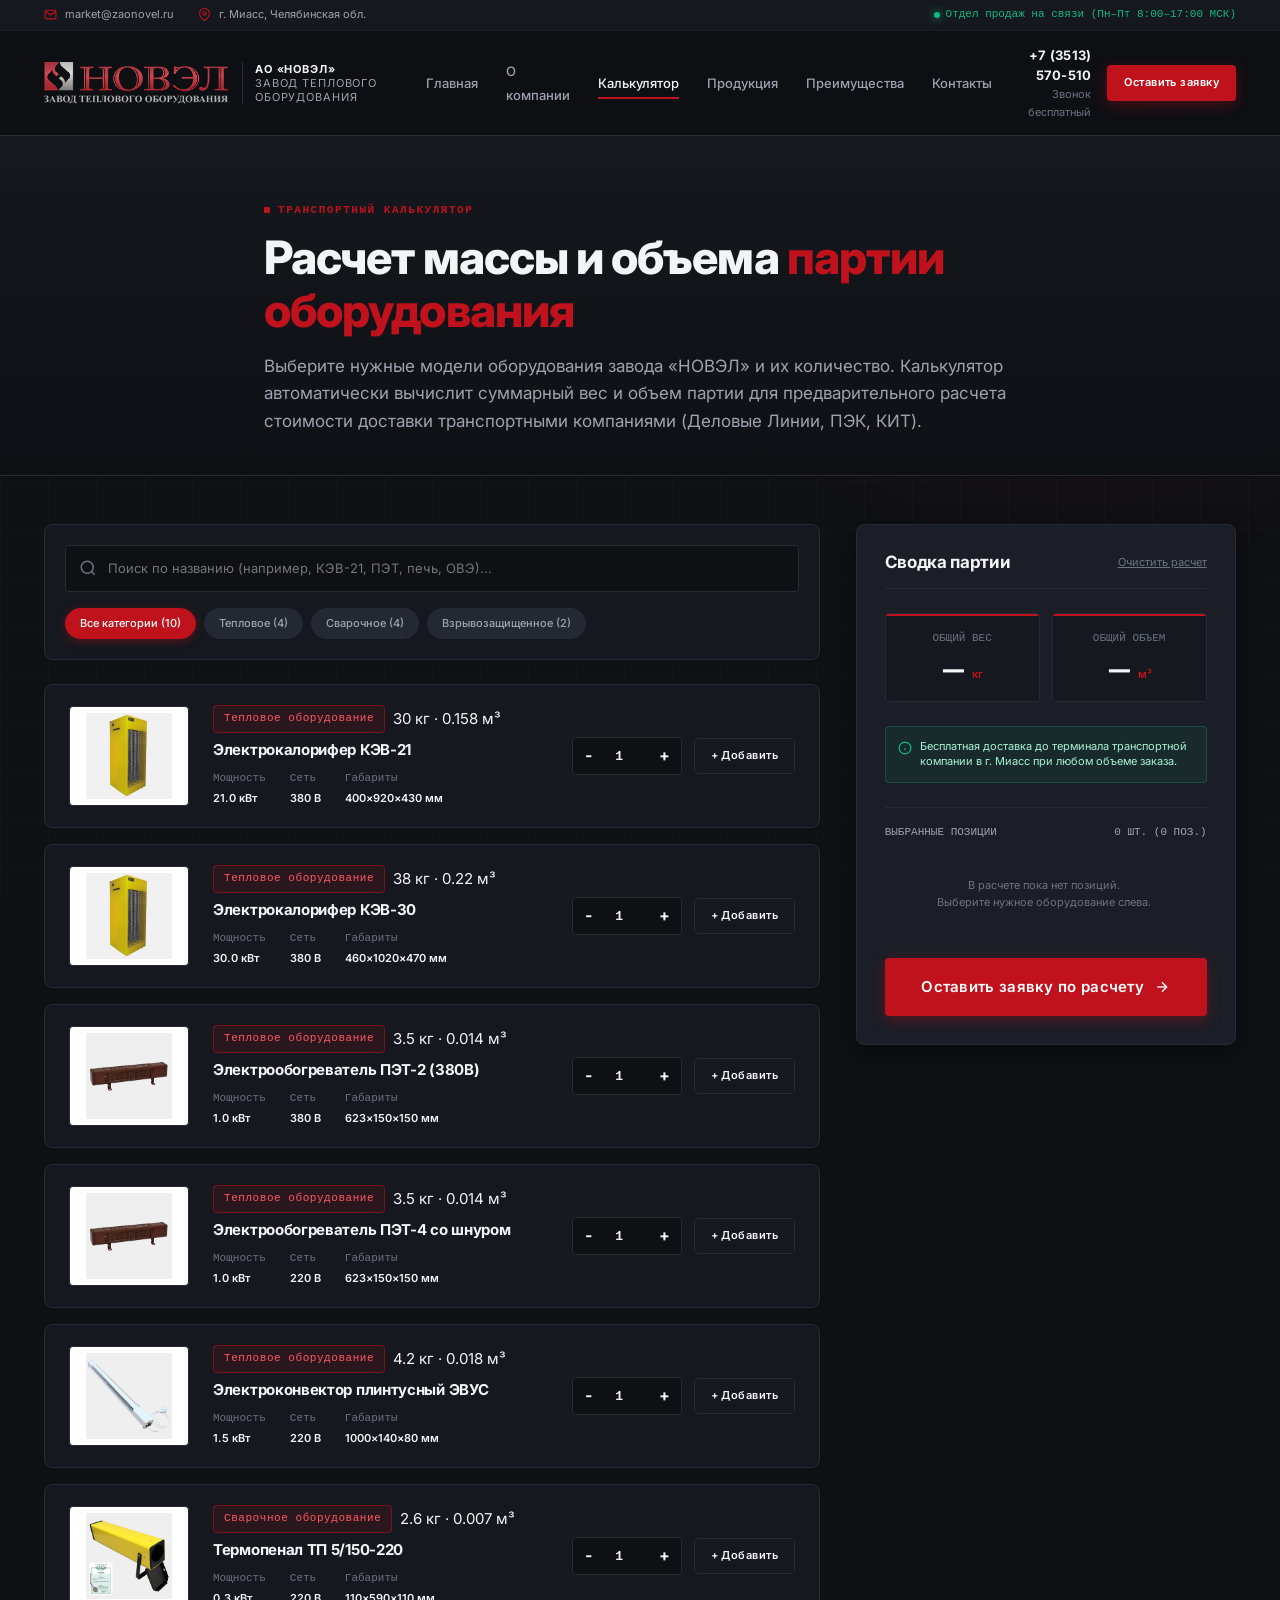
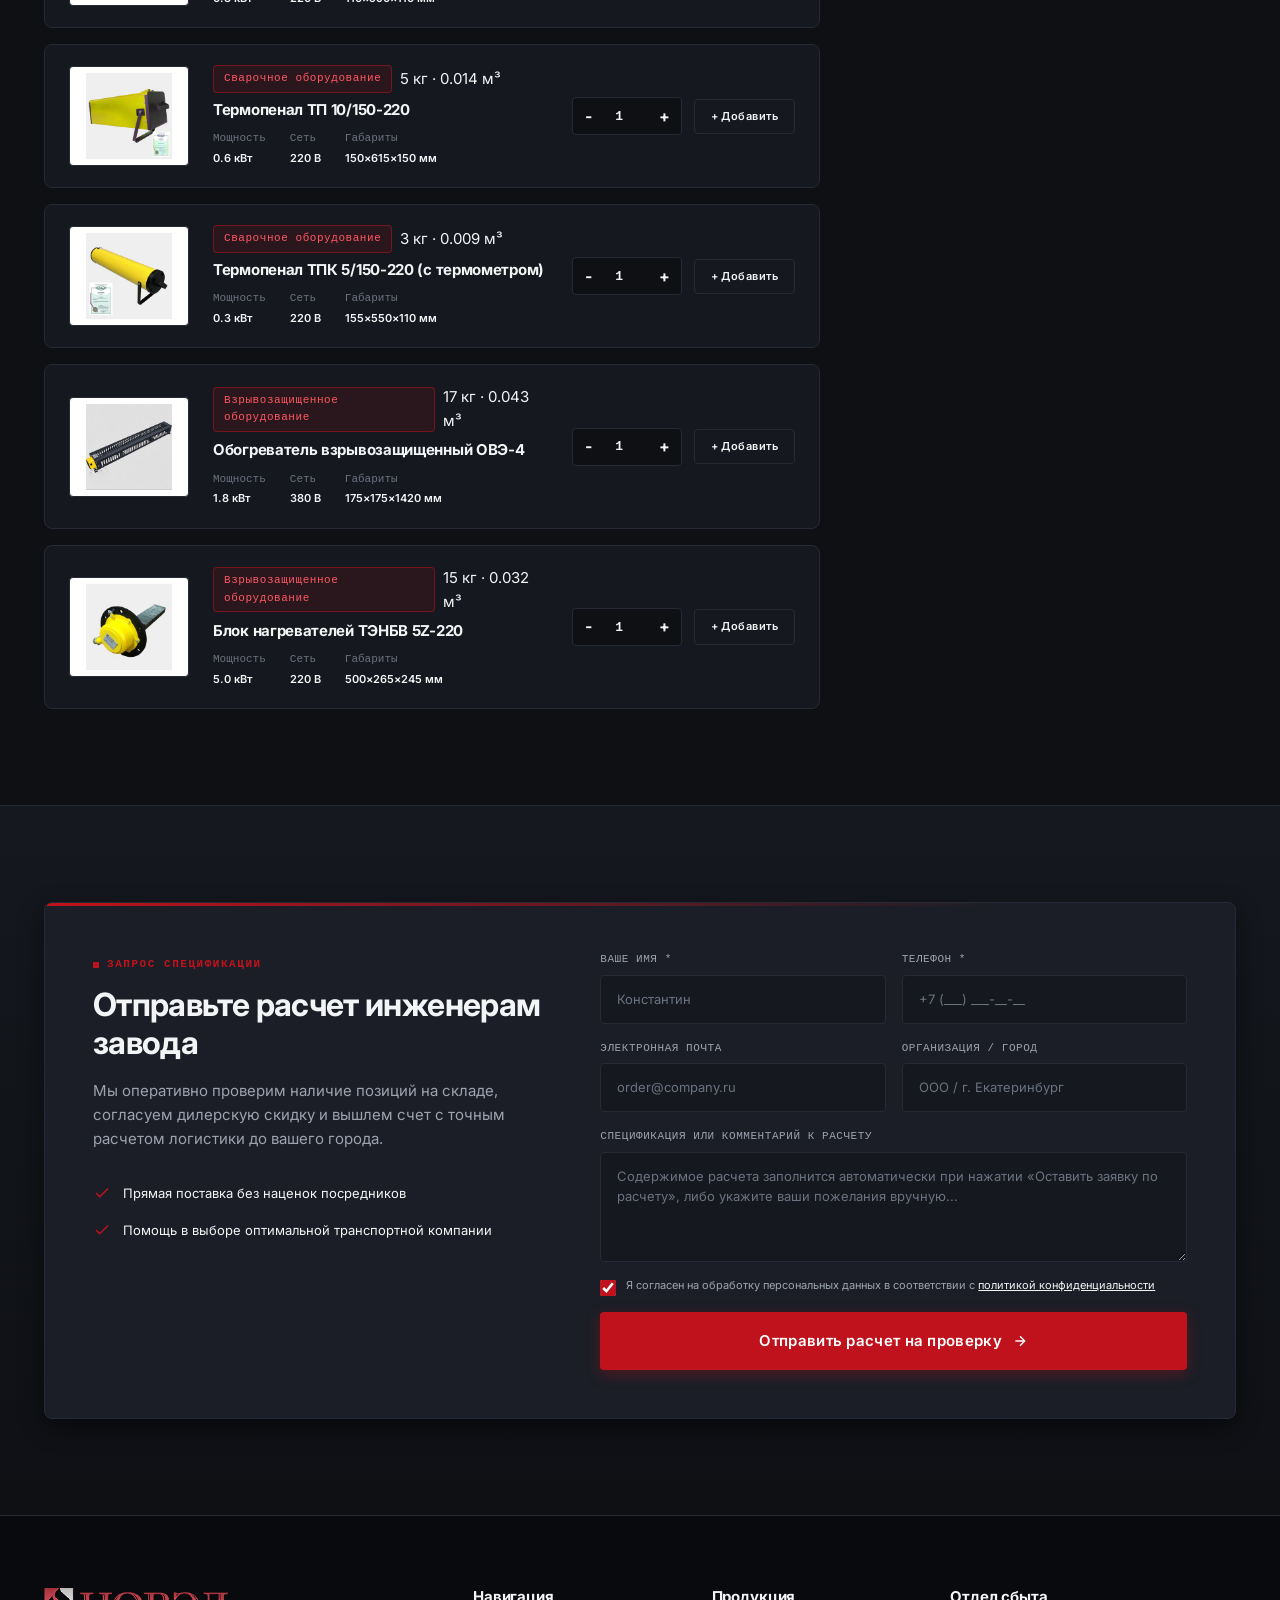
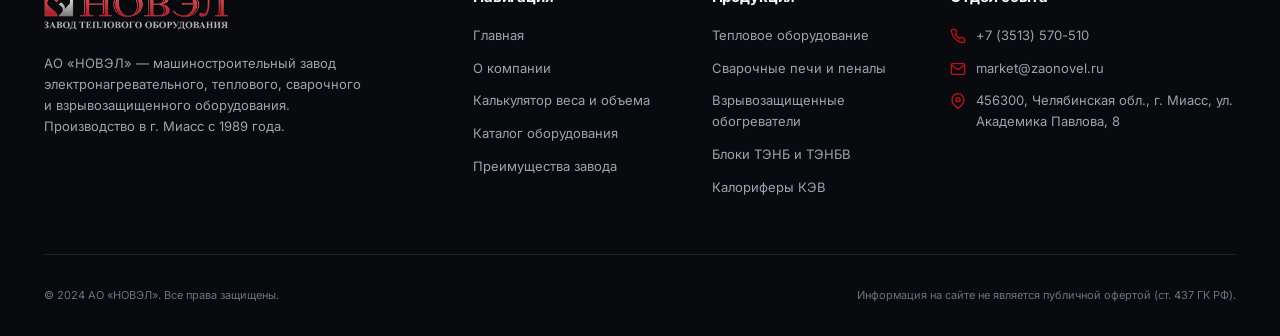
==== calc.html @ c4c0f1ee "Редизайн главной страницы АО «НОВЭЛ» по референсу 2 - переверстана главная: герой, полоса «завод в ц" ====
<!DOCTYPE html>
<html lang="ru">
<head>
  <meta charset="UTF-8">
  <meta name="viewport" content="width=device-width, initial-scale=1.0">
  <title>Калькулятор веса и объема продукции — АО «НОВЭЛ» | Расчет партии</title>
  <meta name="description" content="Онлайн-калькулятор веса и объема электрокалориферов, обогревателей ПЭТ, печей ЭПСЭ, взрывозащищенного оборудования для логистики и транспортировки.">
  <link rel="stylesheet" href="assets/css/reset.css">
  <link rel="stylesheet" href="assets/css/variables.css">
  <link rel="stylesheet" href="assets/css/base.css">
  <link rel="stylesheet" href="assets/css/components.css">
  <link rel="stylesheet" href="assets/css/calc.css">
  <link rel="stylesheet" href="assets/css/responsive.css">
</head>
<body>

  <!-- ШАПКА САЙТА -->
  <header class="site-header">
    <div class="header-topbar">
      <div class="container header-topbar__inner">
        <div class="topbar-left">
          <a href="mailto:market@zaonovel.ru" class="topbar-link">
            <svg viewBox="0 0 24 24" fill="none" stroke="currentColor" stroke-width="2">
              <path d="M4 4h16c1.1 0 2 .9 2 2v12c0 1.1-.9 2-2 2H4c-1.1 0-2-.9-2-2V6c0-1.1.9-2 2-2z"></path>
              <polyline points="22,6 12,13 2,6"></polyline>
            </svg>
            market@zaonovel.ru
          </a>
          <span class="topbar-link">
            <svg viewBox="0 0 24 24" fill="none" stroke="currentColor" stroke-width="2">
              <path d="M21 10c0 7-9 13-9 13s-9-6-9-13a9 9 0 0 1 18 0z"></path>
              <circle cx="12" cy="10" r="3"></circle>
            </svg>
            г. Миасс, Челябинская обл.
          </span>
        </div>
        <div class="topbar-right">
          <span class="topbar-badge">Отдел продаж на связи (Пн–Пт 8:00–17:00 МСК)</span>
        </div>
      </div>
    </div>

    <div class="header-main">
      <div class="container header-main__inner">
        <a href="index.html" class="logo">
          <img src="assets/img/logo.png" alt="АО НОВЭЛ">
          <div class="logo__subtext">
            <strong>АО «НОВЭЛ»</strong>
            <span>Завод теплового оборудования</span>
          </div>
        </a>

        <nav class="nav" aria-label="Основное меню">
          <ul class="nav__list">
            <li><a href="index.html" class="nav__link">Главная</a></li>
            <li><a href="about.html" class="nav__link">О компании</a></li>
            <li><a href="calc.html" class="nav__link active">Калькулятор</a></li>
            <li><a href="index.html#products" class="nav__link">Продукция</a></li>
            <li><a href="index.html#advantages" class="nav__link">Преимущества</a></li>
            <li><a href="#request" class="nav__link">Контакты</a></li>
          </ul>
        </nav>

        <div class="header-actions">
          <div class="header-phone">
            <a href="tel:73513570510" class="header-phone__number">+7 (3513) 570-510</a>
            <span class="header-phone__note">Звонок бесплатный</span>
          </div>
          <a href="#request" class="btn btn--accent btn--sm">Оставить заявку</a>
          <button class="nav-burger" aria-label="Открыть мобильное меню">
            <span></span><span></span><span></span>
          </button>
        </div>
      </div>
    </div>
  </header>

  <main>
    <!-- HERO КАЛЬКУЛЯТОРА -->
    <section class="calc-hero">
      <div class="container calc-hero__inner">
        <span class="section-label">Транспортный калькулятор</span>
        <h1 class="calc-hero__title">
          Расчет массы и объема <span class="text-accent">партии оборудования</span>
        </h1>
        <p class="calc-hero__desc">
          Выберите нужные модели оборудования завода «НОВЭЛ» и их количество. Калькулятор автоматически вычислит суммарный вес и объем партии для предварительного расчета стоимости доставки транспортными компаниями (Деловые Линии, ПЭК, КИТ).
        </p>
      </div>
    </section>

    <!-- СЕКЦИЯ КАЛЬКУЛЯТОРА -->
    <section class="section-calc">
      <div class="container">
        <div class="calc-layout">

          <!-- ЛЕВАЯ КОЛОНКА: КАТАЛОГ И ПОИСК -->
          <div class="calc-catalog">
            <div class="calc-toolbar">
              <div class="calc-search-box">
                <svg class="calc-search-icon" viewBox="0 0 24 24" fill="none" stroke="currentColor" stroke-width="2">
                  <circle cx="11" cy="11" r="8"></circle>
                  <line x1="21" y1="21" x2="16.65" y2="16.65"></line>
                </svg>
                <input type="text" id="calcSearch" class="calc-search-input" placeholder="Поиск по названию (например, КЭВ-21, ПЭТ, печь, ОВЭ)...">
              </div>

              <div class="calc-filters">
                <button class="filter-btn active" data-category="all">Все категории (10)</button>
                <button class="filter-btn" data-category="thermal">Тепловое (4)</button>
                <button class="filter-btn" data-category="welding">Сварочное (4)</button>
                <button class="filter-btn" data-category="explosion">Взрывозащищенное (2)</button>
              </div>
            </div>

            <!-- СПИСОК КАРТОЧЕК ОБОРУДОВАНИЯ (РЕНДЕРИТСЯ ЧЕРЕЗ JS) -->
            <div class="calc-items-grid" id="calcItemsGrid">
              <!-- Карточки наполняются динамически из calc.js -->
            </div>
          </div>

          <!-- ПРАВАЯ КОЛОНКА: СВОДКА РАСЧЕТА (STICKY) -->
          <aside class="calc-sidebar">
            <div class="calc-summary__header">
              <h2 class="calc-summary__title">Сводка партии</h2>
              <button class="calc-clear-btn" id="calcClearBtn">Очистить расчет</button>
            </div>

            <div class="calc-metrics">
              <div class="calc-metric-box">
                <span class="calc-metric-label">Общий вес</span>
                <div>
                  <span class="calc-metric-val" id="totalWeight">—</span>
                  <span class="calc-metric-unit">кг</span>
                </div>
              </div>

              <div class="calc-metric-box">
                <span class="calc-metric-label">Общий объем</span>
                <div>
                  <span class="calc-metric-val" id="totalVolume">—</span>
                  <span class="calc-metric-unit">м³</span>
                </div>
              </div>
            </div>

            <div class="calc-logistics-hint">
              <svg viewBox="0 0 24 24" fill="none" stroke="currentColor" stroke-width="2">
                <circle cx="12" cy="12" r="10"></circle>
                <line x1="12" y1="16" x2="12" y2="12"></line>
                <line x1="12" y1="8" x2="12.01" y2="8"></line>
              </svg>
              <span>
                Бесплатная доставка до терминала транспортной компании в г. Миасс при любом объеме заказа.
              </span>
            </div>

            <div class="calc-selected-wrap">
              <div class="calc-selected-title">
                <span>Выбранные позиции</span>
                <span id="selectedCount">0 шт.</span>
              </div>
              <div class="calc-selected-list" id="selectedList">
                <div class="calc-selected-empty">
                  В расчете пока нет позиций.<br>
                  Выберите нужное оборудование слева.
                </div>
              </div>
            </div>

            <button class="btn btn--accent btn--block btn--lg" id="submitCalcBtn">
              Оставить заявку по расчету
              <svg viewBox="0 0 24 24" fill="none" stroke="currentColor" stroke-width="2">
                <line x1="5" y1="12" x2="19" y2="12"></line>
                <polyline points="12 5 19 12 12 19"></polyline>
              </svg>
            </button>
          </aside>

        </div>
      </div>
    </section>

    <!-- СЕКЦИЯ ЗАЯВКИ С ПРЕДЗАПОЛНЕНИЕМ -->
    <section class="section-request" id="request">
      <div class="container">
        <div class="request-card">
          <div class="request-info">
            <span class="section-label">Запрос спецификации</span>
            <h2 class="request-info__title">
              Отправьте расчет инженерам завода
            </h2>
            <p class="request-info__desc">
              Мы оперативно проверим наличие позиций на складе, согласуем дилерскую скидку и вышлем счет с точным расчетом логистики до вашего города.
            </p>

            <div class="request-features">
              <div class="request-feature">
                <svg viewBox="0 0 24 24" fill="none" stroke="currentColor" stroke-width="2">
                  <polyline points="20 6 9 17 4 12"></polyline>
                </svg>
                <span>Прямая поставка без наценок посредников</span>
              </div>
              <div class="request-feature">
                <svg viewBox="0 0 24 24" fill="none" stroke="currentColor" stroke-width="2">
                  <polyline points="20 6 9 17 4 12"></polyline>
                </svg>
                <span>Помощь в выборе оптимальной транспортной компании</span>
              </div>
            </div>
          </div>

          <form class="request-form" action="https://formspree.io/f/xbjngpzp" method="POST">
            <div class="form-row">
              <div class="form-group">
                <label for="name">Ваше имя *</label>
                <input type="text" id="name" name="name" class="form-control" placeholder="Константин" required>
              </div>
              <div class="form-group">
                <label for="phone">Телефон *</label>
                <input type="tel" id="phone" name="phone" class="form-control" placeholder="+7 (___) ___-__-__" required>
              </div>
            </div>

            <div class="form-row">
              <div class="form-group">
                <label for="email">Электронная почта</label>
                <input type="email" id="email" name="email" class="form-control" placeholder="order@company.ru">
              </div>
              <div class="form-group">
                <label for="company">Организация / Город</label>
                <input type="text" id="company" name="company" class="form-control" placeholder="ООО / г. Екатеринбург">
              </div>
            </div>

            <div class="form-group">
              <label for="message">Спецификация или комментарий к расчету</label>
              <textarea id="message" name="message" class="form-control" placeholder="Содержимое расчета заполнится автоматически при нажатии «Оставить заявку по расчету», либо укажите ваши пожелания вручную..."></textarea>
            </div>

            <label class="form-checkbox">
              <input type="checkbox" required checked>
              <span>
                Я согласен на обработку персональных данных в соответствии с 
                <a href="https://zaonovel.ru/Политика%20конфиденциальности%20АО%20НОВЭЛ.pdf" target="_blank">политикой конфиденциальности</a>
              </span>
            </label>

            <button type="submit" class="btn btn--accent btn--lg btn--block">
              Отправить расчет на проверку
              <svg viewBox="0 0 24 24" fill="none" stroke="currentColor" stroke-width="2">
                <line x1="5" y1="12" x2="19" y2="12"></line>
                <polyline points="12 5 19 12 12 19"></polyline>
              </svg>
            </button>
          </form>
        </div>
      </div>
    </section>
  </main>

  <!-- ПОДВАЛ САЙТА -->
  <footer class="site-footer">
    <div class="container">
      <div class="footer__grid">
        <div class="footer__brand">
          <a href="index.html" class="logo">
            <img src="assets/img/logo.png" alt="АО НОВЭЛ">
          </a>
          <p>
            АО «НОВЭЛ» — машиностроительный завод электронагревательного, 
            теплового, сварочного и взрывозащищенного оборудования. 
            Производство в г. Миасс с 1989 года.
          </p>
        </div>

        <div>
          <h4 class="footer__col-title">Навигация</h4>
          <ul class="footer__links">
            <li><a href="index.html">Главная</a></li>
            <li><a href="about.html">О компании</a></li>
            <li><a href="calc.html">Калькулятор веса и объема</a></li>
            <li><a href="index.html#products">Каталог оборудования</a></li>
            <li><a href="index.html#advantages">Преимущества завода</a></li>
          </ul>
        </div>

        <div>
          <h4 class="footer__col-title">Продукция</h4>
          <ul class="footer__links">
            <li><a href="index.html#products">Тепловое оборудование</a></li>
            <li><a href="index.html#products">Сварочные печи и пеналы</a></li>
            <li><a href="index.html#products">Взрывозащищенные обогреватели</a></li>
            <li><a href="index.html#products">Блоки ТЭНБ и ТЭНБВ</a></li>
            <li><a href="index.html#products">Калориферы КЭВ</a></li>
          </ul>
        </div>

        <div class="footer__contacts">
          <h4 class="footer__col-title">Отдел сбыта</h4>
          <p>
            <svg viewBox="0 0 24 24" fill="none" stroke="currentColor" stroke-width="2">
              <path d="M22 16.92v3a2 2 0 0 1-2.18 2 19.79 19.79 0 0 1-8.63-3.07 19.5 19.5 0 0 1-6-6 19.79 19.79 0 0 1-3.07-8.67A2 2 0 0 1 4.11 2h3a2 2 0 0 1 2 1.72 12.84 12.84 0 0 0 .7 2.81 2 2 0 0 1-.45 2.11L8.09 9.91a16 16 0 0 0 6 6l1.27-1.27a2 2 0 0 1 2.11-.45 12.84 12.84 0 0 0 2.81.7A2 2 0 0 1 22 16.92z"></path>
            </svg>
            <a href="tel:73513570510">+7 (3513) 570-510</a>
          </p>
          <p>
            <svg viewBox="0 0 24 24" fill="none" stroke="currentColor" stroke-width="2">
              <path d="M4 4h16c1.1 0 2 .9 2 2v12c0 1.1-.9 2-2 2H4c-1.1 0-2-.9-2-2V6c0-1.1.9-2 2-2z"></path>
              <polyline points="22,6 12,13 2,6"></polyline>
            </svg>
            <a href="mailto:market@zaonovel.ru">market@zaonovel.ru</a>
          </p>
          <p>
            <svg viewBox="0 0 24 24" fill="none" stroke="currentColor" stroke-width="2">
              <path d="M21 10c0 7-9 13-9 13s-9-6-9-13a9 9 0 0 1 18 0z"></path>
              <circle cx="12" cy="10" r="3"></circle>
            </svg>
            456300, Челябинская обл., г. Миасс, ул. Академика Павлова, 8
          </p>
        </div>
      </div>

      <div class="footer__bottom">
        <span>© 2024 АО «НОВЭЛ». Все права защищены.</span>
        <span>Информация на сайте не является публичной офертой (ст. 437 ГК РФ).</span>
      </div>
    </div>
  </footer>

  <script src="assets/js/main.js"></script>
  <script src="assets/js/calc.js"></script>
</body>
</html>
---- assets/css/variables.css ----
@import url('https://fonts.googleapis.com/css2?family=Inter:wght@300;400;500;600;700;800;900&family=Space+Grotesk:wght@600;700&display=swap');

:root {
  /* Цветовая палитра - Промышленная тёмная тема + фирменный бордово-красный #C0121C */
  --color-bg: #0e1014;
  --color-surface: #15181e;
  --color-surface-card: #1b1e26;
  --color-surface-2: #242833;
  --color-surface-elevated: #282d3a;
  
  --color-accent: #C0121C;
  --color-accent-hover: #dc1824;
  --color-accent-dark: #960c14;
  --color-accent-light: rgba(192, 18, 28, 0.12);
  --color-accent-glow: rgba(192, 18, 28, 0.32);
  
  --color-text: #F3F4F6;
  --color-text-muted: #9CA3AF;
  --color-text-dim: #6B7280;
  --color-white: #FFFFFF;
  
  --color-border: #262a34;
  --color-border-subtle: #1c2028;
  --color-border-hover: #3c4252;
  --color-border-accent: rgba(192, 18, 28, 0.5);

  /* Типографика */
  --font-sans: 'Inter', -apple-system, BlinkMacSystemFont, 'Segoe UI', Roboto, sans-serif;
  --font-mono: ui-monospace, SFMono-Regular, Menlo, Monaco, Consolas, monospace;
  --font-display: 'Space Grotesk', var(--font-sans);

  /* Размеры шрифтов */
  --font-size-xs: 11px;
  --font-size-sm: 13px;
  --font-size-base: 15px;
  --font-size-md: 17px;
  --font-size-lg: 20px;
  --font-size-xl: 26px;
  --font-size-2xl: 36px;
  --font-size-3xl: 48px;
  --font-size-hero: clamp(34px, 4.8vw, 68px);

  /* Сетки и размеры */
  --container-max-width: 1240px;
  --container-padding: 24px;
  --radius-sm: 4px;
  --radius-md: 8px;
  --radius-lg: 12px;
  --radius-pill: 9999px;

  /* Переходы и тени */
  --transition-fast: 0.15s ease;
  --transition-normal: 0.25s ease;
  --transition-slow: 0.4s cubic-bezier(0.16, 1, 0.3, 1);
  --shadow-sm: 0 2px 8px rgba(0, 0, 0, 0.3);
  --shadow-md: 0 8px 24px rgba(0, 0, 0, 0.45);
  --shadow-glow: 0 0 30px rgba(192, 18, 28, 0.25);
}
---- assets/css/base.css ----
body {
  font-family: var(--font-sans);
  background-color: var(--color-bg);
  color: var(--color-text);
  line-height: 1.6;
  font-size: var(--font-size-base);
  overflow-x: hidden;
  background-image: 
    radial-gradient(circle at 85% 10%, rgba(192, 18, 28, 0.08) 0%, transparent 40%),
    linear-gradient(to bottom, rgba(255,255,255,0.015) 1px, transparent 1px),
    linear-gradient(to right, rgba(255,255,255,0.015) 1px, transparent 1px);
  background-size: 100% 100%, 48px 48px, 48px 48px;
  background-attachment: fixed;
}

/* Контейнер */
.container {
  width: 100%;
  max-width: var(--container-max-width);
  margin-left: auto;
  margin-right: auto;
  padding-left: var(--container-padding);
  padding-right: var(--container-padding);
}

/* Заголовки */
h1, h2, h3, h4, h5, h6 {
  color: var(--color-text);
  font-weight: 700;
  line-height: 1.15;
  letter-spacing: -0.02em;
}

/* Текстовые стили и утилиты */
.text-accent {
  color: var(--color-accent);
}

.text-muted {
  color: var(--color-text-muted);
}

.text-dim {
  color: var(--color-text-dim);
}

.section-label {
  display: inline-flex;
  align-items: center;
  gap: 8px;
  font-family: var(--font-mono);
  font-size: var(--font-size-xs);
  font-weight: 600;
  text-transform: uppercase;
  letter-spacing: 0.14em;
  color: var(--color-accent);
  margin-bottom: 12px;
}

.section-label::before {
  content: '';
  display: inline-block;
  width: 6px;
  height: 6px;
  background-color: var(--color-accent);
  border-radius: 1px;
}

.section-heading {
  font-size: clamp(28px, 3.2vw, 42px);
  margin-bottom: 16px;
}

.section-desc {
  color: var(--color-text-muted);
  font-size: var(--font-size-md);
  max-width: 640px;
  line-height: 1.6;
}

.section-header {
  margin-bottom: 48px;
}

/* Декоративные технические бейджи */
.tech-tag {
  display: inline-flex;
  align-items: center;
  padding: 4px 10px;
  background: var(--color-surface);
  border: 1px solid var(--color-border);
  border-radius: var(--radius-sm);
  font-family: var(--font-mono);
  font-size: var(--font-size-xs);
  color: var(--color-text-muted);
  letter-spacing: 0.05em;
}

.tech-tag--accent {
  border-color: var(--color-border-accent);
  color: #ff5762;
  background: var(--color-accent-light);
}

/* Скроллбар */
::-webkit-scrollbar {
  width: 8px;
  height: 8px;
}

::-webkit-scrollbar-track {
  background: var(--color-bg);
}

::-webkit-scrollbar-thumb {
  background: var(--color-border);
  border-radius: 4px;
}

::-webkit-scrollbar-thumb:hover {
  background: var(--color-accent-dark);
}
---- assets/css/components.css ----
/* =========================================
   КНОПКИ (.btn)
   ========================================= */
.btn {
  display: inline-flex;
  align-items: center;
  justify-content: center;
  gap: 10px;
  padding: 13px 26px;
  font-family: var(--font-sans);
  font-size: var(--font-size-sm);
  font-weight: 600;
  letter-spacing: 0.02em;
  border-radius: var(--radius-sm);
  border: 1px solid transparent;
  cursor: pointer;
  text-decoration: none;
  transition: all var(--transition-fast);
  white-space: nowrap;
  user-select: none;
}

.btn svg {
  width: 16px;
  height: 16px;
  transition: transform var(--transition-fast);
}

.btn:hover svg {
  transform: translateX(3px);
}

.btn--accent {
  background-color: var(--color-accent);
  color: var(--color-white);
  box-shadow: 0 4px 14px rgba(192, 18, 28, 0.35);
}

.btn--accent:hover {
  background-color: var(--color-accent-hover);
  box-shadow: 0 6px 20px rgba(192, 18, 28, 0.5);
  transform: translateY(-1px);
}

.btn--accent:active {
  transform: translateY(0);
}

.btn--outline {
  background: transparent;
  border-color: var(--color-border);
  color: var(--color-text);
}

.btn--outline:hover {
  border-color: var(--color-accent);
  color: var(--color-white);
  background-color: var(--color-accent-light);
  transform: translateY(-1px);
}

.btn--ghost {
  background: transparent;
  color: var(--color-text-muted);
}

.btn--ghost:hover {
  color: var(--color-text);
  background: var(--color-surface-2);
}

.btn--sm {
  padding: 8px 16px;
  font-size: var(--font-size-xs);
  letter-spacing: 0.04em;
}

.btn--lg {
  padding: 16px 34px;
  font-size: var(--font-size-base);
}

.btn--block {
  width: 100%;
}

/* =========================================
   ШАПКА САЙТА (.site-header)
   ========================================= */
.site-header {
  position: sticky;
  top: 0;
  z-index: 1000;
  background: rgba(14, 16, 20, 0.92);
  backdrop-filter: blur(12px);
  -webkit-backdrop-filter: blur(12px);
  border-bottom: 1px solid var(--color-border);
  transition: border-color var(--transition-fast), background-color var(--transition-fast);
}

.site-header--scrolled {
  background: rgba(10, 12, 15, 0.98);
  border-bottom-color: #363b49;
  box-shadow: 0 10px 30px rgba(0, 0, 0, 0.5);
}

/* Верхняя полоска контактов */
.header-topbar {
  background: var(--color-surface);
  border-bottom: 1px solid var(--color-border-subtle);
  padding: 6px 0;
  font-size: var(--font-size-xs);
  color: var(--color-text-muted);
}

.header-topbar__inner {
  display: flex;
  justify-content: space-between;
  align-items: center;
}

.topbar-left, .topbar-right {
  display: flex;
  align-items: center;
  gap: 24px;
}

.topbar-link {
  display: inline-flex;
  align-items: center;
  gap: 8px;
  color: var(--color-text-muted);
  transition: color var(--transition-fast);
}

.topbar-link svg {
  width: 13px;
  height: 13px;
  color: var(--color-accent);
}

.topbar-link:hover {
  color: var(--color-text);
}

.topbar-badge {
  display: inline-flex;
  align-items: center;
  gap: 6px;
  font-family: var(--font-mono);
  font-size: 11px;
  color: #10b981;
}

.topbar-badge::before {
  content: '';
  width: 6px;
  height: 6px;
  background: #10b981;
  border-radius: 50%;
  box-shadow: 0 0 8px #10b981;
}

/* Основная навигация */
.header-main {
  padding: 14px 0;
}

.header-main__inner {
  display: flex;
  align-items: center;
  justify-content: space-between;
  gap: 32px;
}

.logo {
  display: inline-flex;
  align-items: center;
  gap: 14px;
  text-decoration: none;
}

.logo img {
  height: 42px;
  width: auto;
  object-fit: contain;
}

.logo__subtext {
  display: flex;
  flex-direction: column;
  border-left: 1px solid var(--color-border);
  padding-left: 12px;
  font-size: 11px;
  text-transform: uppercase;
  letter-spacing: 0.08em;
  color: var(--color-text-muted);
  line-height: 1.3;
}

.logo__subtext strong {
  color: var(--color-text);
  font-weight: 700;
}

.nav__list {
  display: flex;
  align-items: center;
  gap: 28px;
}

.nav__link {
  font-size: var(--font-size-sm);
  font-weight: 500;
  color: var(--color-text-muted);
  padding: 8px 0;
  position: relative;
  transition: color var(--transition-fast);
}

.nav__link:hover,
.nav__link.active {
  color: var(--color-text);
}

.nav__link.active::after,
.nav__link:hover::after {
  content: '';
  position: absolute;
  bottom: 0;
  left: 0;
  width: 100%;
  height: 2px;
  background-color: var(--color-accent);
}

.header-actions {
  display: flex;
  align-items: center;
  gap: 16px;
}

.header-phone {
  display: flex;
  flex-direction: column;
  text-align: right;
}

.header-phone__number {
  font-weight: 700;
  font-size: var(--font-size-sm);
  color: var(--color-text);
  letter-spacing: 0.02em;
}

.header-phone__note {
  font-size: 11px;
  color: var(--color-text-dim);
}

/* Мобильный бургер */
.nav-burger {
  display: none;
  flex-direction: column;
  justify-content: center;
  gap: 5px;
  width: 40px;
  height: 40px;
  padding: 8px;
  border: 1px solid var(--color-border);
  border-radius: var(--radius-sm);
  background: var(--color-surface);
}

.nav-burger span {
  display: block;
  width: 100%;
  height: 2px;
  background: var(--color-text);
  transition: all var(--transition-fast);
}

.nav-burger.active span:nth-child(1) {
  transform: translateY(7px) rotate(45deg);
}

.nav-burger.active span:nth-child(2) {
  opacity: 0;
}

.nav-burger.active span:nth-child(3) {
  transform: translateY(-7px) rotate(-45deg);
}

/* =========================================
   ПОДВАЛ САЙТА (.site-footer)
   ========================================= */
.site-footer {
  background: #090a0d;
  border-top: 1px solid var(--color-border);
  padding: 72px 0 32px;
  color: var(--color-text-muted);
  font-size: var(--font-size-sm);
}

.footer__grid {
  display: grid;
  grid-template-columns: 2fr 1fr 1fr 1.5fr;
  gap: 48px;
  margin-bottom: 56px;
}

.footer__brand p {
  margin-top: 18px;
  line-height: 1.6;
  max-width: 320px;
  color: var(--color-text-muted);
}

.footer__col-title {
  color: var(--color-text);
  font-size: var(--font-size-base);
  font-weight: 700;
  margin-bottom: 20px;
  letter-spacing: -0.01em;
}

.footer__links {
  display: flex;
  flex-direction: column;
  gap: 12px;
}

.footer__links a {
  color: var(--color-text-muted);
  transition: color var(--transition-fast), transform var(--transition-fast);
  display: inline-block;
}

.footer__links a:hover {
  color: var(--color-accent);
  transform: translateX(4px);
}

.footer__contacts p {
  margin-bottom: 12px;
  display: flex;
  align-items: flex-start;
  gap: 10px;
}

.footer__contacts svg {
  width: 16px;
  height: 16px;
  color: var(--color-accent);
  flex-shrink: 0;
  margin-top: 3px;
}

.footer__bottom {
  padding-top: 32px;
  border-top: 1px solid var(--color-border-subtle);
  display: flex;
  justify-content: space-between;
  align-items: center;
  font-size: var(--font-size-xs);
  color: var(--color-text-dim);
}

/* =========================================
   ФОРМА ЗАЯВКИ (.request-form)
   ========================================= */
.request-form {
  display: flex;
  flex-direction: column;
  gap: 16px;
}

.form-group {
  display: flex;
  flex-direction: column;
  gap: 6px;
}

.form-group label {
  font-size: var(--font-size-xs);
  font-family: var(--font-mono);
  color: var(--color-text-muted);
  text-transform: uppercase;
  letter-spacing: 0.05em;
}

.form-row {
  display: grid;
  grid-template-columns: 1fr 1fr;
  gap: 16px;
}

.form-control {
  background: var(--color-surface);
  border: 1px solid var(--color-border);
  border-radius: var(--radius-sm);
  padding: 13px 16px;
  color: var(--color-text);
  font-family: var(--font-sans);
  font-size: var(--font-size-sm);
  width: 100%;
  transition: all var(--transition-fast);
}

.form-control::placeholder {
  color: var(--color-text-dim);
}

.form-control:focus {
  outline: none;
  border-color: var(--color-accent);
  background: var(--color-surface-card);
  box-shadow: 0 0 0 3px rgba(192, 18, 28, 0.15);
}

textarea.form-control {
  resize: vertical;
  min-height: 110px;
}

.form-checkbox {
  display: flex;
  align-items: flex-start;
  gap: 10px;
  cursor: pointer;
  user-select: none;
  font-size: var(--font-size-xs);
  color: var(--color-text-muted);
  line-height: 1.4;
}

.form-checkbox input[type="checkbox"] {
  accent-color: var(--color-accent);
  width: 16px;
  height: 16px;
  margin-top: 2px;
  flex-shrink: 0;
  cursor: pointer;
}

.form-checkbox a {
  color: var(--color-text);
  text-decoration: underline;
}

.form-status {
  padding: 12px 16px;
  border-radius: var(--radius-sm);
  font-size: var(--font-size-sm);
  display: none;
}

.form-status--success {
  background: rgba(16, 185, 129, 0.15);
  border: 1px solid #10b981;
  color: #34d399;
}

.form-status--error {
  background: var(--color-accent-light);
  border: 1px solid var(--color-accent);
  color: #f87171;
}

/* =========================================
   СЕКЦИЯ ФОРМЫ (.section-request)
   ========================================= */
.section-request {
  padding: 96px 0;
  position: relative;
  border-top: 1px solid var(--color-border);
  background: linear-gradient(180deg, var(--color-surface) 0%, var(--color-bg) 100%);
}

.request-card {
  background: var(--color-surface-card);
  border: 1px solid var(--color-border);
  border-radius: var(--radius-md);
  padding: 48px;
  display: grid;
  grid-template-columns: 1fr 1.3fr;
  gap: 56px;
  position: relative;
  overflow: hidden;
  box-shadow: var(--shadow-md);
}

.request-card::before {
  content: '';
  position: absolute;
  top: 0;
  left: 0;
  width: 100%;
  height: 3px;
  background: linear-gradient(90deg, var(--color-accent) 0%, transparent 80%);
}

.request-info__title {
  font-size: clamp(26px, 2.5vw, 36px);
  margin-bottom: 16px;
  line-height: 1.2;
}

.request-info__desc {
  color: var(--color-text-muted);
  font-size: var(--font-size-base);
  margin-bottom: 32px;
  line-height: 1.6;
}

.request-features {
  display: flex;
  flex-direction: column;
  gap: 16px;
}

.request-feature {
  display: flex;
  align-items: center;
  gap: 12px;
  font-size: var(--font-size-sm);
  color: var(--color-text);
}

.request-feature svg {
  width: 18px;
  height: 18px;
  color: var(--color-accent);
  flex-shrink: 0;
}
---- assets/css/calc.css ----
/* =========================================
   СТРАНИЦА КАЛЬКУЛЯТОРА (calc.css)
   ========================================= */

.calc-hero {
  padding: 60px 0 40px;
  background: linear-gradient(180deg, var(--color-surface) 0%, var(--color-bg) 100%);
  border-bottom: 1px solid var(--color-border);
}

.calc-hero__inner {
  max-width: 800px;
}

.calc-hero__title {
  font-size: clamp(32px, 3.6vw, 48px);
  font-weight: 800;
  margin-bottom: 16px;
  letter-spacing: -0.02em;
}

.calc-hero__desc {
  font-size: var(--font-size-md);
  color: var(--color-text-muted);
  line-height: 1.6;
}

/* Основной макет калькулятора */
.section-calc {
  padding: 48px 0 96px;
}

.calc-layout {
  display: grid;
  grid-template-columns: 1fr 380px;
  gap: 36px;
  align-items: start;
}

/* Левая колонка: Каталог товаров */
.calc-catalog {
  display: flex;
  flex-direction: column;
  gap: 24px;
}

.calc-toolbar {
  background: var(--color-surface);
  border: 1px solid var(--color-border);
  border-radius: var(--radius-md);
  padding: 20px;
  display: flex;
  flex-direction: column;
  gap: 16px;
}

.calc-search-box {
  position: relative;
  width: 100%;
}

.calc-search-input {
  width: 100%;
  background: var(--color-bg);
  border: 1px solid var(--color-border);
  border-radius: var(--radius-sm);
  padding: 12px 16px 12px 42px;
  color: var(--color-text);
  font-size: var(--font-size-sm);
  transition: all var(--transition-fast);
}

.calc-search-input:focus {
  outline: none;
  border-color: var(--color-accent);
  box-shadow: 0 0 0 3px rgba(192, 18, 28, 0.15);
}

.calc-search-icon {
  position: absolute;
  left: 14px;
  top: 50%;
  transform: translateY(-50%);
  width: 18px;
  height: 18px;
  color: var(--color-text-dim);
  pointer-events: none;
}

.calc-filters {
  display: flex;
  align-items: center;
  gap: 8px;
  flex-wrap: wrap;
}

.filter-btn {
  padding: 6px 14px;
  border-radius: var(--radius-pill);
  font-size: var(--font-size-xs);
  font-weight: 500;
  background: var(--color-surface-2);
  border: 1px solid var(--color-border);
  color: var(--color-text-muted);
  transition: all var(--transition-fast);
}

.filter-btn:hover {
  color: var(--color-text);
  border-color: var(--color-border-hover);
}

.filter-btn.active {
  background: var(--color-accent);
  border-color: var(--color-accent);
  color: var(--color-white);
  box-shadow: 0 2px 8px rgba(192, 18, 28, 0.4);
}

/* Сетка карточек оборудования */
.calc-items-grid {
  display: flex;
  flex-direction: column;
  gap: 16px;
}

.calc-card {
  background: var(--color-surface);
  border: 1px solid var(--color-border);
  border-radius: var(--radius-md);
  padding: 20px 24px;
  display: grid;
  grid-template-columns: 120px 1fr auto;
  gap: 24px;
  align-items: center;
  transition: all var(--transition-normal);
}

.calc-card__thumb {
  width: 120px;
  height: 100px;
  background: #ffffff;
  border-radius: var(--radius-sm);
  display: flex;
  align-items: center;
  justify-content: center;
  padding: 6px;
  overflow: hidden;
  border: 1px solid var(--color-border);
}

.calc-card__thumb img {
  max-width: 100%;
  max-height: 100%;
  object-fit: contain;
  transition: transform var(--transition-fast);
}

.calc-card:hover .calc-card__thumb img {
  transform: scale(1.08);
}

.calc-card:hover {
  border-color: var(--color-border-accent);
  background: var(--color-surface-card);
  box-shadow: 0 4px 16px rgba(0, 0, 0, 0.3);
}

.calc-card__badge-row {
  display: flex;
  align-items: center;
  gap: 8px;
  margin-bottom: 8px;
}

.calc-card__title {
  font-size: var(--font-size-base);
  font-weight: 700;
  color: var(--color-text);
  margin-bottom: 12px;
}

.calc-card__specs {
  display: grid;
  grid-template-columns: repeat(3, auto);
  justify-content: start;
  gap: 12px 24px;
  font-size: var(--font-size-xs);
  color: var(--color-text-muted);
}

.calc-card__spec-item {
  display: flex;
  flex-direction: column;
  gap: 2px;
}

.calc-card__spec-name {
  color: var(--color-text-dim);
  font-family: var(--font-mono);
}

.calc-card__spec-val {
  color: var(--color-text);
  font-weight: 600;
}

.calc-card__actions {
  display: flex;
  align-items: center;
  gap: 12px;
}

.qty-control {
  display: flex;
  align-items: center;
  background: var(--color-bg);
  border: 1px solid var(--color-border);
  border-radius: var(--radius-sm);
  overflow: hidden;
}

.qty-btn {
  width: 32px;
  height: 36px;
  display: flex;
  align-items: center;
  justify-content: center;
  color: var(--color-text);
  font-weight: 700;
  font-size: 16px;
  transition: background var(--transition-fast);
}

.qty-btn:hover {
  background: var(--color-surface-2);
  color: var(--color-accent);
}

.qty-input {
  width: 44px;
  height: 36px;
  background: transparent;
  border: none;
  text-align: center;
  color: var(--color-text);
  font-family: var(--font-mono);
  font-size: var(--font-size-sm);
  font-weight: 600;
  outline: none;
}

/* Правая панель: Сводка расчета */
.calc-sidebar {
  position: sticky;
  top: 96px;
  background: var(--color-surface-card);
  border: 1px solid var(--color-border);
  border-radius: var(--radius-md);
  padding: 28px;
  box-shadow: var(--shadow-md);
  display: flex;
  flex-direction: column;
  gap: 24px;
}

.calc-summary__header {
  display: flex;
  align-items: center;
  justify-content: space-between;
  border-bottom: 1px solid var(--color-border);
  padding-bottom: 16px;
}

.calc-summary__title {
  font-size: var(--font-size-md);
  font-weight: 700;
}

.calc-clear-btn {
  font-size: var(--font-size-xs);
  color: var(--color-text-dim);
  text-decoration: underline;
  cursor: pointer;
  transition: color var(--transition-fast);
}

.calc-clear-btn:hover {
  color: var(--color-accent);
}

.calc-metrics {
  display: grid;
  grid-template-columns: 1fr 1fr;
  gap: 12px;
}

.calc-metric-box {
  background: var(--color-surface);
  border: 1px solid var(--color-border);
  border-radius: var(--radius-sm);
  padding: 16px;
  text-align: center;
  position: relative;
  overflow: hidden;
}

.calc-metric-box::before {
  content: '';
  position: absolute;
  top: 0;
  left: 0;
  width: 100%;
  height: 2px;
  background: var(--color-accent);
}

.calc-metric-label {
  display: block;
  font-family: var(--font-mono);
  font-size: 11px;
  color: var(--color-text-dim);
  text-transform: uppercase;
  margin-bottom: 6px;
}

.calc-metric-val {
  font-family: var(--font-display);
  font-size: 28px;
  font-weight: 800;
  color: var(--color-text);
  line-height: 1;
}

.calc-metric-unit {
  font-size: var(--font-size-xs);
  color: var(--color-accent);
  font-weight: 600;
  margin-left: 2px;
}

/* Список выбранных товаров */
.calc-selected-wrap {
  border-top: 1px solid var(--color-border);
  padding-top: 16px;
}

.calc-selected-title {
  font-size: var(--font-size-xs);
  font-family: var(--font-mono);
  color: var(--color-text-muted);
  text-transform: uppercase;
  margin-bottom: 12px;
  display: flex;
  justify-content: space-between;
}

.calc-selected-list {
  display: flex;
  flex-direction: column;
  gap: 10px;
  max-height: 280px;
  overflow-y: auto;
  padding-right: 4px;
}

.calc-selected-empty {
  font-size: var(--font-size-xs);
  color: var(--color-text-dim);
  text-align: center;
  padding: 24px 0;
  line-height: 1.5;
}

.selected-row {
  display: flex;
  align-items: center;
  justify-content: space-between;
  gap: 12px;
  background: var(--color-surface);
  border: 1px solid var(--color-border);
  border-radius: var(--radius-sm);
  padding: 8px 12px;
  font-size: var(--font-size-xs);
  animation: fadeIn 0.2s ease;
}

.selected-row__thumb {
  width: 36px;
  height: 36px;
  background: #fff;
  border-radius: 2px;
  display: flex;
  align-items: center;
  justify-content: center;
  padding: 2px;
  flex-shrink: 0;
}

.selected-row__thumb img {
  max-width: 100%;
  max-height: 100%;
  object-fit: contain;
}

@keyframes fadeIn {
  from { opacity: 0; transform: translateY(-4px); }
  to { opacity: 1; transform: translateY(0); }
}

.selected-row__info {
  display: flex;
  flex-direction: column;
  gap: 2px;
  overflow: hidden;
}

.selected-row__name {
  font-weight: 600;
  color: var(--color-text);
  white-space: nowrap;
  overflow: hidden;
  text-overflow: ellipsis;
  max-width: 170px;
}

.selected-row__stats {
  color: var(--color-text-dim);
  font-size: 10px;
  font-family: var(--font-mono);
}

.selected-row__controls {
  display: flex;
  align-items: center;
  gap: 6px;
}

.selected-row__qty {
  font-family: var(--font-mono);
  font-weight: 700;
  color: var(--color-text);
  background: var(--color-bg);
  padding: 2px 6px;
  border-radius: 2px;
}

.selected-row__del {
  color: var(--color-text-dim);
  width: 20px;
  height: 20px;
  display: flex;
  align-items: center;
  justify-content: center;
  border-radius: 2px;
  transition: all var(--transition-fast);
}

.selected-row__del:hover {
  background: var(--color-accent-light);
  color: #ff5762;
}

/* Подсказка для логистики */
.calc-logistics-hint {
  background: rgba(16, 185, 129, 0.08);
  border: 1px solid rgba(16, 185, 129, 0.25);
  border-radius: var(--radius-sm);
  padding: 12px;
  font-size: 11px;
  color: #a7f3d0;
  line-height: 1.4;
  display: flex;
  align-items: flex-start;
  gap: 8px;
}

.calc-logistics-hint svg {
  width: 14px;
  height: 14px;
  color: #10b981;
  flex-shrink: 0;
  margin-top: 2px;
}
---- assets/css/responsive.css ----
/* =========================================
   АДАПТИВНОСТЬ ДЛЯ ДИЗАЙНА ПО РЕФЕРЕНСУ 2
   ========================================= */

@media (max-width: 1200px) {
  .hero__title {
    font-size: clamp(40px, 5.2vw, 68px);
  }
  .focus__grid {
    grid-template-columns: 1fr 1fr;
    gap: 36px;
  }
  .focus__metrics {
    grid-column: span 2;
    display: grid;
    grid-template-columns: repeat(4, 1fr);
    gap: 24px;
    border-top: 1px solid var(--border-dark);
    padding-top: 32px;
    margin-top: 16px;
  }
  .metric-row {
    border-bottom: none;
    padding: 0;
  }
  .solutions__cards-grid {
    gap: 16px;
  }
  .cta-split__grid {
    grid-template-columns: 1fr 1fr;
  }
  .cta-split__media {
    display: none;
  }
}

@media (max-width: 992px) {
  .hero__cables-svg {
    display: none;
  }
  .hero__grid {
    grid-template-columns: 1fr;
    gap: 48px;
  }
  .hero__visual-container {
    order: -1;
  }
  .hero__anchor-wrap {
    max-width: 420px;
  }
  .hero__scroll-indicator, .hero__sub-scroll {
    display: none;
  }
  .solutions__header {
    grid-template-columns: 1fr;
    gap: 24px;
  }
  .solutions__cards-grid {
    grid-template-columns: 1fr;
    gap: 24px;
  }
  .solution-card {
    min-height: auto;
  }
  .focus__grid {
    grid-template-columns: 1fr;
  }
  .focus__metrics {
    grid-column: span 1;
    grid-template-columns: repeat(2, 1fr);
  }
  .cta-split__grid {
    grid-template-columns: 1fr;
  }
  .cta-split__center {
    border-right: none;
    border-bottom: 1px solid var(--border-light);
  }
  .cta-split__red-block {
    clip-path: none;
    margin-left: 0;
    padding: 40px 24px;
  }
}

@media (max-width: 768px) {
  :root {
    --gutter: 20px;
  }
  .header__nav {
    display: none;
  }
  .focus__tab-notch {
    width: min(280px, 70vw);
  }
  .section-hero {
    padding: 32px 0 64px;
  }
  .hero__title {
    font-size: clamp(32px, 8vw, 42px);
    line-height: 1.02;
  }
  .hero__actions {
    flex-direction: column;
    align-items: stretch;
    gap: 16px;
  }
  .hero__actions .btn-pill-black {
    justify-content: center;
  }
  .focus__metrics {
    grid-template-columns: 1fr 1fr;
  }
  .footer__inner-minimal {
    flex-direction: column;
    align-items: flex-start;
    gap: 16px;
  }
}

@media (max-width: 480px) {
  :root {
    --gutter: 16px;
  }
  .site-header {
    padding: 16px 0;
  }
  .header__brand {
    gap: 10px;
  }
  .brand-symbol {
    width: 34px;
    height: 34px;
    font-size: 18px;
  }
  .brand-title {
    font-size: 18px;
  }
  .brand-sub {
    display: none;
  }
  .header__search-btn {
    display: none;
  }
  .header__right .btn-pill-black {
    padding: 9px 16px;
    font-size: 13px;
    gap: 6px;
  }
  .header__right .btn-pill-black svg {
    display: none;
  }
  .anchor-tag--top {
    font-size: 11px;
    padding: 6px 10px;
  }
  .focus__title, .solutions__title, .cta-split__title {
    font-size: 26px;
  }
  .focus__metrics {
    grid-template-columns: 1fr;
    gap: 16px;
  }
  .modal-window {
    padding: 28px 20px;
    width: calc(100vw - 32px);
  }
}
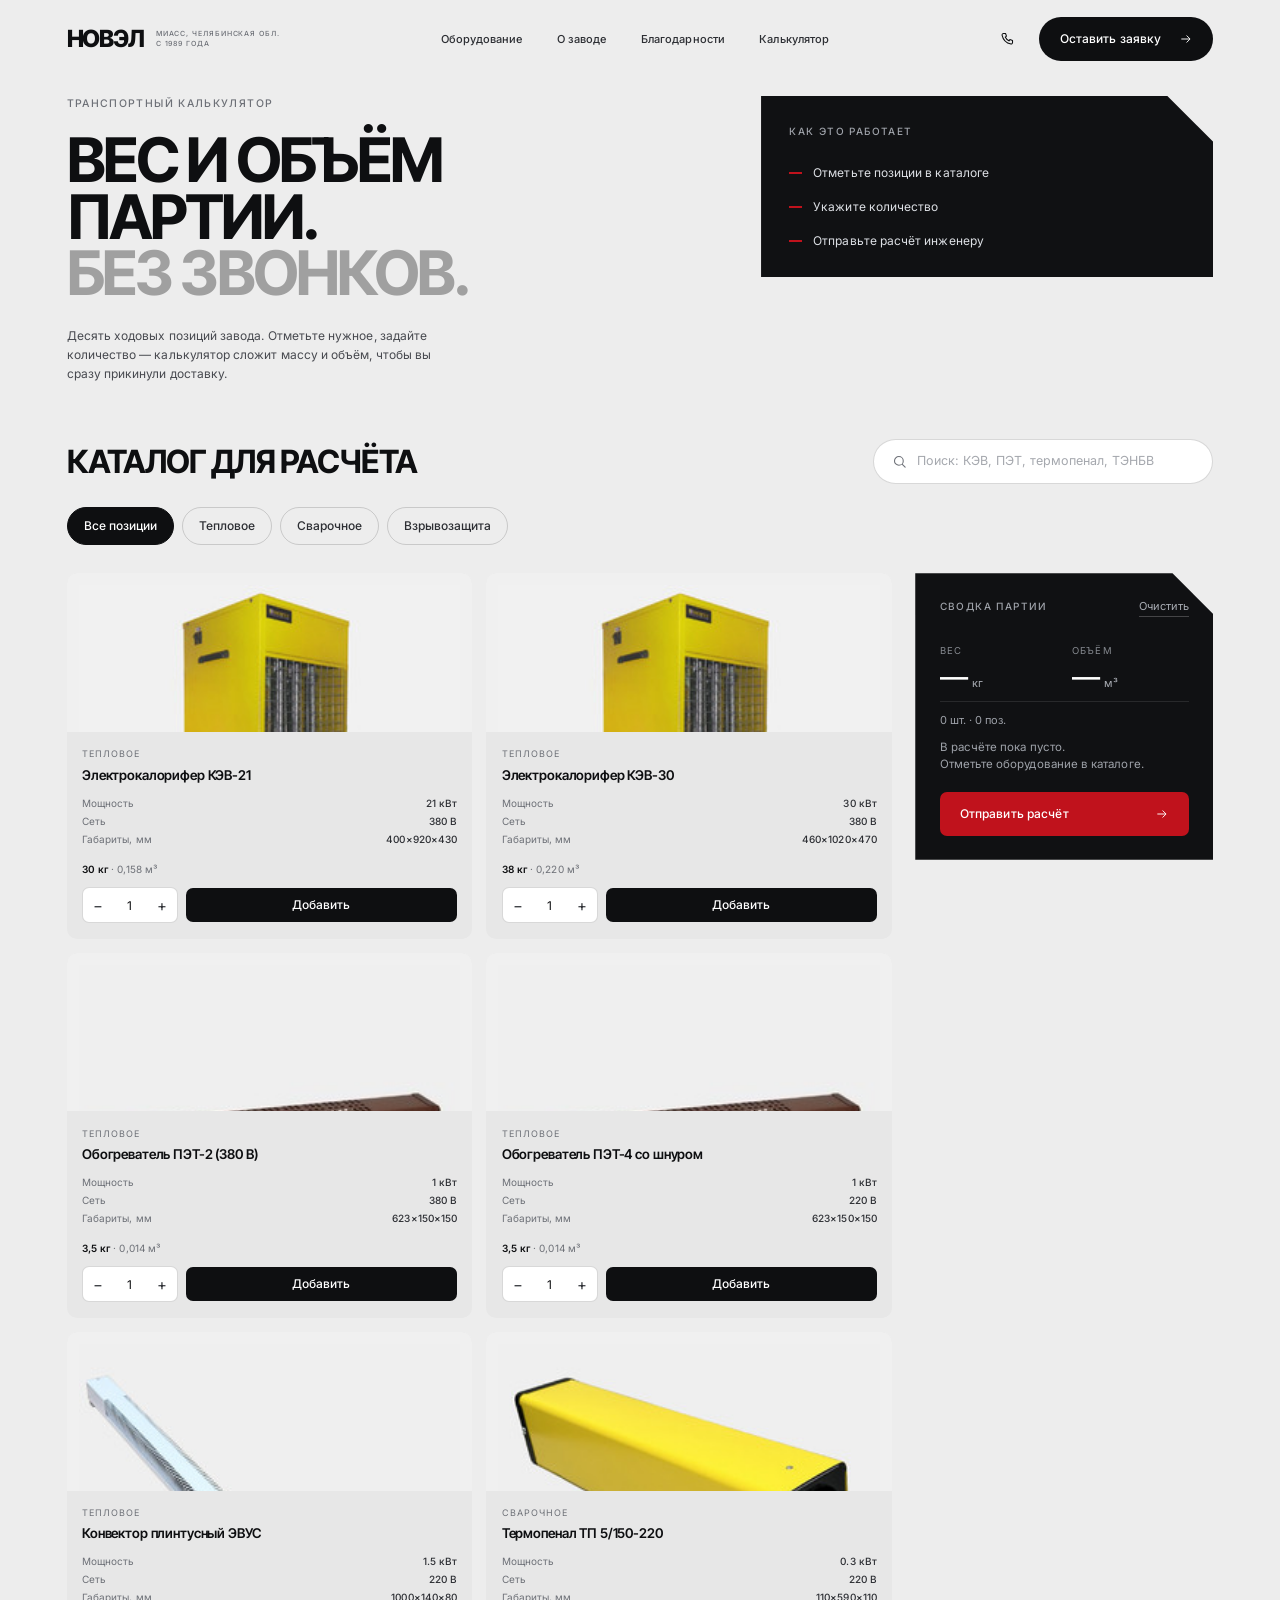
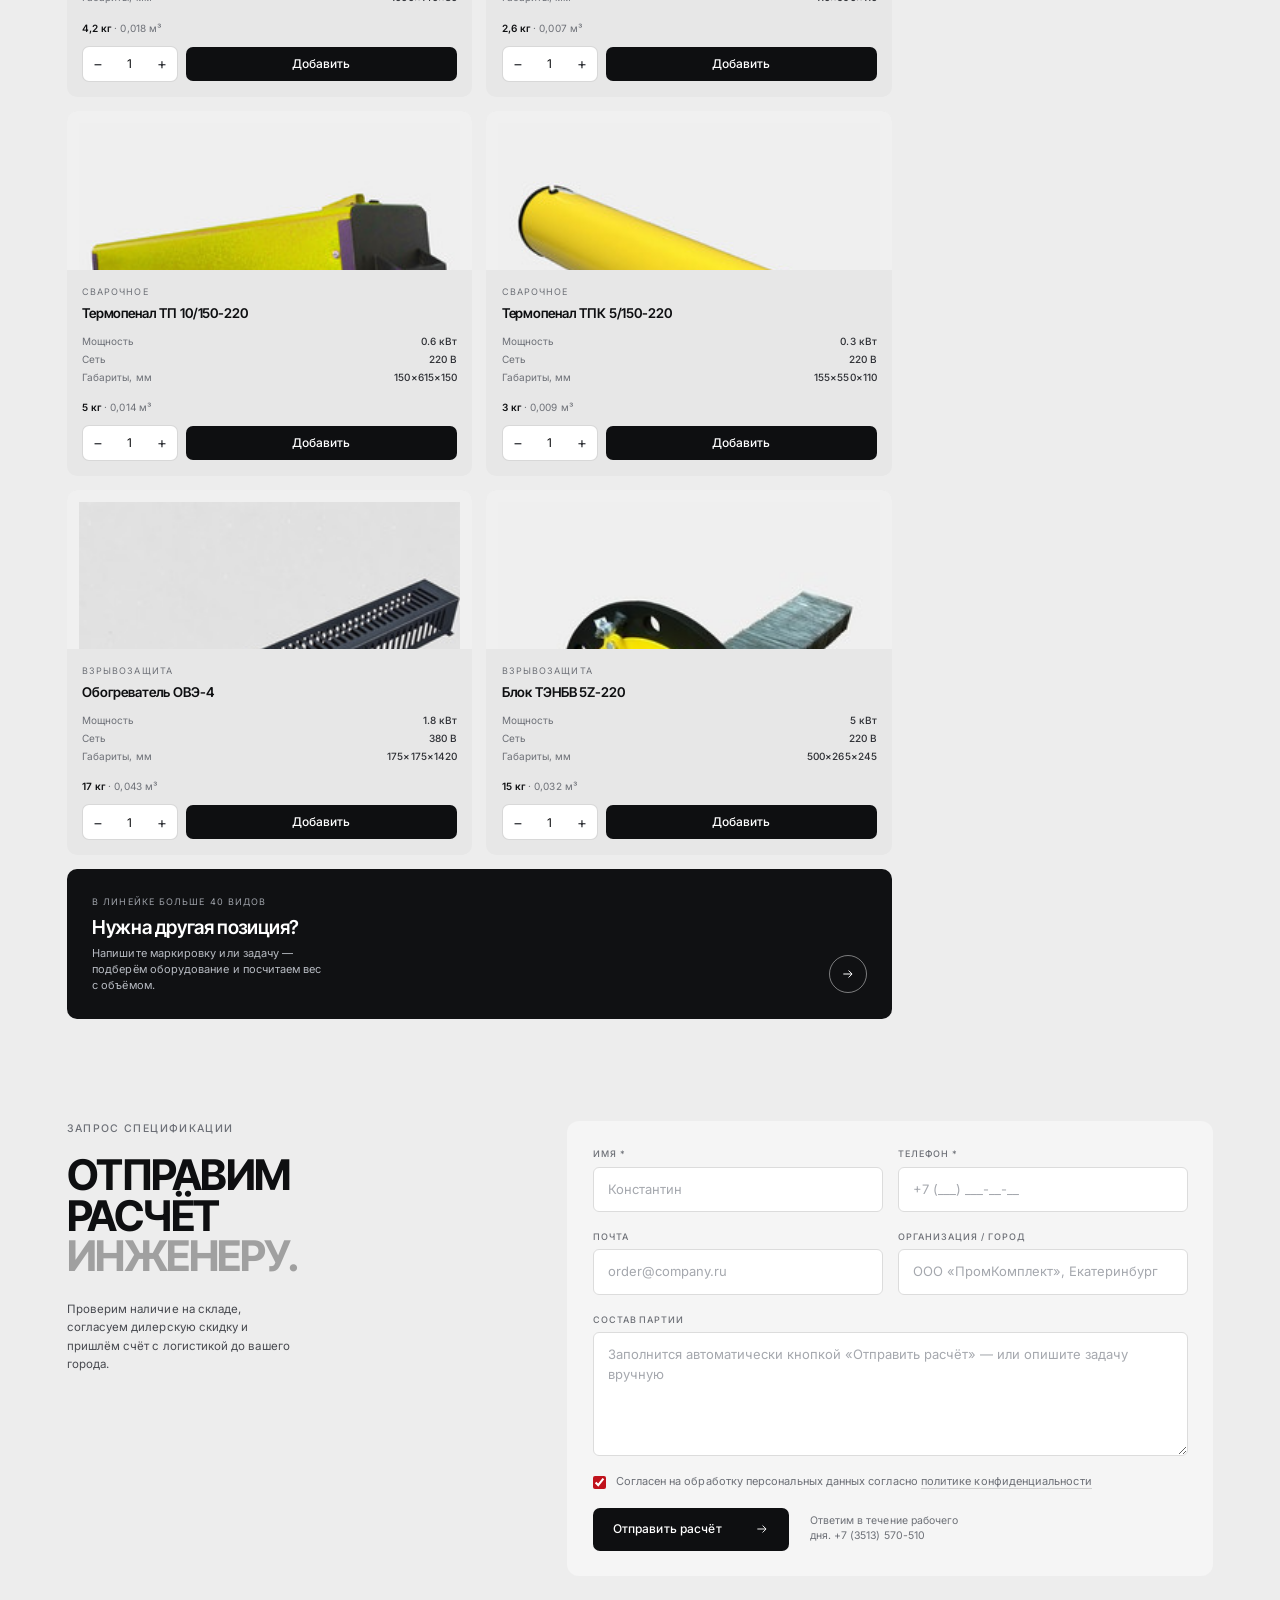
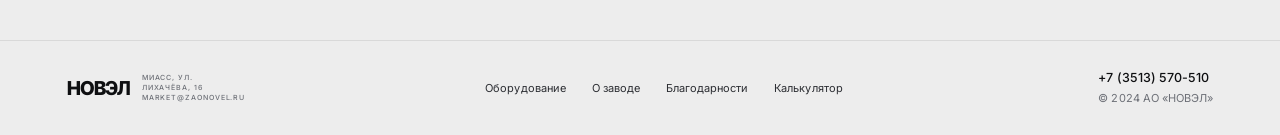
==== commit cf747870: "Мобильный герой, правки финального блока и новая страница калькулятора Главная: - мобильный герой: у" ====
--- a/calc.html
+++ b/calc.html
@@ -2,333 +2,238 @@
 <html lang="ru">
 <head>
   <meta charset="UTF-8">
-  <meta name="viewport" content="width=device-width, initial-scale=1.0">
-  <title>Калькулятор веса и объема продукции — АО «НОВЭЛ» | Расчет партии</title>
-  <meta name="description" content="Онлайн-калькулятор веса и объема электрокалориферов, обогревателей ПЭТ, печей ЭПСЭ, взрывозащищенного оборудования для логистики и транспортировки.">
+  <meta name="viewport" content="width=device-width, initial-scale=1">
+  <title>Калькулятор веса и объёма партии — АО «НОВЭЛ»</title>
+  <meta name="description" content="Соберите партию оборудования НОВЭЛ и посчитайте её вес и объём для расчёта доставки: калориферы КЭВ, обогреватели ПЭТ, термопеналы, печи, взрывозащищённые блоки ТЭНБВ.">
+  <meta name="theme-color" content="#EDEDED">
+  <link rel="preconnect" href="https://fonts.googleapis.com">
+  <link rel="preconnect" href="https://fonts.gstatic.com" crossorigin>
   <link rel="stylesheet" href="assets/css/reset.css">
-  <link rel="stylesheet" href="assets/css/variables.css">
-  <link rel="stylesheet" href="assets/css/base.css">
-  <link rel="stylesheet" href="assets/css/components.css">
-  <link rel="stylesheet" href="assets/css/calc.css">
-  <link rel="stylesheet" href="assets/css/responsive.css">
+  <link rel="stylesheet" href="assets/css/index.css">
+  <link rel="stylesheet" href="assets/css/calc-page.css">
 </head>
-<body>
-
-  <!-- ШАПКА САЙТА -->
-  <header class="site-header">
-    <div class="header-topbar">
-      <div class="container header-topbar__inner">
-        <div class="topbar-left">
-          <a href="mailto:market@zaonovel.ru" class="topbar-link">
-            <svg viewBox="0 0 24 24" fill="none" stroke="currentColor" stroke-width="2">
-              <path d="M4 4h16c1.1 0 2 .9 2 2v12c0 1.1-.9 2-2 2H4c-1.1 0-2-.9-2-2V6c0-1.1.9-2 2-2z"></path>
-              <polyline points="22,6 12,13 2,6"></polyline>
-            </svg>
-            market@zaonovel.ru
-          </a>
-          <span class="topbar-link">
-            <svg viewBox="0 0 24 24" fill="none" stroke="currentColor" stroke-width="2">
-              <path d="M21 10c0 7-9 13-9 13s-9-6-9-13a9 9 0 0 1 18 0z"></path>
-              <circle cx="12" cy="10" r="3"></circle>
-            </svg>
-            г. Миасс, Челябинская обл.
-          </span>
-        </div>
-        <div class="topbar-right">
-          <span class="topbar-badge">Отдел продаж на связи (Пн–Пт 8:00–17:00 МСК)</span>
-        </div>
-      </div>
-    </div>
-
-    <div class="header-main">
-      <div class="container header-main__inner">
-        <a href="index.html" class="logo">
-          <img src="assets/img/logo.png" alt="АО НОВЭЛ">
-          <div class="logo__subtext">
-            <strong>АО «НОВЭЛ»</strong>
-            <span>Завод теплового оборудования</span>
-          </div>
+<body class="page">
+
+  <a class="skip" href="#main">Перейти к содержанию</a>
+
+  <!-- ============ HEADER ============ -->
+  <header class="hdr hdr--plain">
+    <div class="hdr__inner shell">
+      <a class="brand" href="index.html" aria-label="НОВЭЛ — на главную">
+        <span class="brand__mark">НОВЭЛ</span>
+        <span class="brand__sub">Миасс, Челябинская обл.<br>с 1989 года</span>
+      </a>
+
+      <nav class="hdr__nav" aria-label="Основная навигация">
+        <a href="index.html#solutions">Оборудование</a>
+        <a href="about.html">О заводе</a>
+        <a href="index.html#reviews">Благодарности</a>
+        <a href="calc.html" aria-current="page">Калькулятор</a>
+      </nav>
+
+      <div class="hdr__right">
+        <a class="icon-btn" href="tel:+73513570510" aria-label="Позвонить на завод">
+          <svg viewBox="0 0 24 24" aria-hidden="true">
+            <path d="M6.3 3.6h2.9l1.4 3.7-1.8 1.3a10.6 10.6 0 0 0 5.3 5.3l1.3-1.8 3.7 1.4v2.9a2 2 0 0 1-2.2 2A16.4 16.4 0 0 1 4.3 5.8a2 2 0 0 1 2-2.2Z"/>
+          </svg>
         </a>
-
-        <nav class="nav" aria-label="Основное меню">
-          <ul class="nav__list">
-            <li><a href="index.html" class="nav__link">Главная</a></li>
-            <li><a href="about.html" class="nav__link">О компании</a></li>
-            <li><a href="calc.html" class="nav__link active">Калькулятор</a></li>
-            <li><a href="index.html#products" class="nav__link">Продукция</a></li>
-            <li><a href="index.html#advantages" class="nav__link">Преимущества</a></li>
-            <li><a href="#request" class="nav__link">Контакты</a></li>
-          </ul>
-        </nav>
-
-        <div class="header-actions">
-          <div class="header-phone">
-            <a href="tel:73513570510" class="header-phone__number">+7 (3513) 570-510</a>
-            <span class="header-phone__note">Звонок бесплатный</span>
-          </div>
-          <a href="#request" class="btn btn--accent btn--sm">Оставить заявку</a>
-          <button class="nav-burger" aria-label="Открыть мобильное меню">
-            <span></span><span></span><span></span>
-          </button>
-        </div>
+        <a class="btn btn--dark btn--pill" href="#request">
+          <span>Оставить заявку</span>
+          <svg class="ico-arrow" viewBox="0 0 24 24" aria-hidden="true"><path d="M4 12h14.5M13 6l6 6-6 6"/></svg>
+        </a>
       </div>
     </div>
   </header>
 
-  <main>
-    <!-- HERO КАЛЬКУЛЯТОРА -->
-    <section class="calc-hero">
-      <div class="container calc-hero__inner">
-        <span class="section-label">Транспортный калькулятор</span>
-        <h1 class="calc-hero__title">
-          Расчет массы и объема <span class="text-accent">партии оборудования</span>
-        </h1>
-        <p class="calc-hero__desc">
-          Выберите нужные модели оборудования завода «НОВЭЛ» и их количество. Калькулятор автоматически вычислит суммарный вес и объем партии для предварительного расчета стоимости доставки транспортными компаниями (Деловые Линии, ПЭК, КИТ).
-        </p>
+  <main id="main">
+
+    <!-- ============ HERO ============ -->
+    <section class="ch" aria-labelledby="ch-title">
+      <div class="ch__inner shell">
+        <div class="ch__copy">
+          <p class="eyebrow">Транспортный калькулятор</p>
+          <h1 class="ch__title" id="ch-title">
+            <span>Вес и объём</span>
+            <span>партии.</span>
+            <span class="is-dim">Без звонков.</span>
+          </h1>
+          <p class="ch__lead">
+            Десять ходовых позиций завода. Отметьте нужное, задайте количество —
+            калькулятор сложит массу и объём, чтобы вы сразу прикинули доставку.
+          </p>
+        </div>
+
+        <div class="ch__panel">
+          <div class="ch__panel-inner">
+            <p class="ch__panel-label">Как это работает</p>
+            <ol class="ch__steps">
+              <li>Отметьте позиции в каталоге</li>
+              <li>Укажите количество</li>
+              <li>Отправьте расчёт инженеру</li>
+            </ol>
+          </div>
+        </div>
       </div>
     </section>
 
-    <!-- СЕКЦИЯ КАЛЬКУЛЯТОРА -->
-    <section class="section-calc">
-      <div class="container">
-        <div class="calc-layout">
-
-          <!-- ЛЕВАЯ КОЛОНКА: КАТАЛОГ И ПОИСК -->
-          <div class="calc-catalog">
-            <div class="calc-toolbar">
-              <div class="calc-search-box">
-                <svg class="calc-search-icon" viewBox="0 0 24 24" fill="none" stroke="currentColor" stroke-width="2">
-                  <circle cx="11" cy="11" r="8"></circle>
-                  <line x1="21" y1="21" x2="16.65" y2="16.65"></line>
-                </svg>
-                <input type="text" id="calcSearch" class="calc-search-input" placeholder="Поиск по названию (например, КЭВ-21, ПЭТ, печь, ОВЭ)...">
+    <!-- ============ КАТАЛОГ + СВОДКА ============ -->
+    <section class="calc" id="calc" aria-labelledby="calc-title">
+      <div class="calc__inner shell">
+
+        <div class="calc__head">
+          <h2 class="calc__title" id="calc-title">Каталог для расчёта</h2>
+
+          <label class="calc__search">
+            <svg viewBox="0 0 24 24" aria-hidden="true">
+              <circle cx="11" cy="11" r="7"/>
+              <path d="M16.5 16.5 21 21"/>
+            </svg>
+            <input type="search" id="calcSearch" placeholder="Поиск: КЭВ, ПЭТ, термопенал, ТЭНБВ" autocomplete="off">
+          </label>
+        </div>
+
+        <div class="calc__chips" id="calcFilters" role="group" aria-label="Фильтр по направлению">
+          <button class="chip is-active" data-category="all">Все позиции</button>
+          <button class="chip" data-category="thermal">Тепловое</button>
+          <button class="chip" data-category="welding">Сварочное</button>
+          <button class="chip" data-category="explosion">Взрывозащита</button>
+        </div>
+
+        <div class="calc__grid">
+
+          <div class="calc__list" id="calcItemsGrid">
+            <!-- карточки рендерит calc.js -->
+          </div>
+
+          <aside class="csum" id="csum" aria-labelledby="csum-title">
+            <div class="csum__top">
+              <p class="csum__label" id="csum-title">Сводка партии</p>
+              <button class="csum__clear" type="button" id="calcClearBtn">Очистить</button>
+            </div>
+
+            <div class="csum__totals">
+              <div class="csum__total">
+                <span>Вес</span>
+                <p><b id="totalWeight">—</b><i>кг</i></p>
               </div>
-
-              <div class="calc-filters">
-                <button class="filter-btn active" data-category="all">Все категории (10)</button>
-                <button class="filter-btn" data-category="thermal">Тепловое (4)</button>
-                <button class="filter-btn" data-category="welding">Сварочное (4)</button>
-                <button class="filter-btn" data-category="explosion">Взрывозащищенное (2)</button>
+              <div class="csum__total">
+                <span>Объём</span>
+                <p><b id="totalVolume">—</b><i>м³</i></p>
               </div>
             </div>
 
-            <!-- СПИСОК КАРТОЧЕК ОБОРУДОВАНИЯ (РЕНДЕРИТСЯ ЧЕРЕЗ JS) -->
-            <div class="calc-items-grid" id="calcItemsGrid">
-              <!-- Карточки наполняются динамически из calc.js -->
+            <div class="csum__meta" id="selectedCount">0 шт. · 0 позиций</div>
+
+            <div class="csum__list" id="selectedList">
+              <p class="csum__empty">В расчёте пока пусто.<br>Отметьте оборудование в каталоге.</p>
             </div>
-          </div>
-
-          <!-- ПРАВАЯ КОЛОНКА: СВОДКА РАСЧЕТА (STICKY) -->
-          <aside class="calc-sidebar">
-            <div class="calc-summary__header">
-              <h2 class="calc-summary__title">Сводка партии</h2>
-              <button class="calc-clear-btn" id="calcClearBtn">Очистить расчет</button>
-            </div>
-
-            <div class="calc-metrics">
-              <div class="calc-metric-box">
-                <span class="calc-metric-label">Общий вес</span>
-                <div>
-                  <span class="calc-metric-val" id="totalWeight">—</span>
-                  <span class="calc-metric-unit">кг</span>
-                </div>
-              </div>
-
-              <div class="calc-metric-box">
-                <span class="calc-metric-label">Общий объем</span>
-                <div>
-                  <span class="calc-metric-val" id="totalVolume">—</span>
-                  <span class="calc-metric-unit">м³</span>
-                </div>
-              </div>
-            </div>
-
-            <div class="calc-logistics-hint">
-              <svg viewBox="0 0 24 24" fill="none" stroke="currentColor" stroke-width="2">
-                <circle cx="12" cy="12" r="10"></circle>
-                <line x1="12" y1="16" x2="12" y2="12"></line>
-                <line x1="12" y1="8" x2="12.01" y2="8"></line>
-              </svg>
-              <span>
-                Бесплатная доставка до терминала транспортной компании в г. Миасс при любом объеме заказа.
-              </span>
-            </div>
-
-            <div class="calc-selected-wrap">
-              <div class="calc-selected-title">
-                <span>Выбранные позиции</span>
-                <span id="selectedCount">0 шт.</span>
-              </div>
-              <div class="calc-selected-list" id="selectedList">
-                <div class="calc-selected-empty">
-                  В расчете пока нет позиций.<br>
-                  Выберите нужное оборудование слева.
-                </div>
-              </div>
-            </div>
-
-            <button class="btn btn--accent btn--block btn--lg" id="submitCalcBtn">
-              Оставить заявку по расчету
-              <svg viewBox="0 0 24 24" fill="none" stroke="currentColor" stroke-width="2">
-                <line x1="5" y1="12" x2="19" y2="12"></line>
-                <polyline points="12 5 19 12 12 19"></polyline>
-              </svg>
+
+            <a class="btn btn--dark csum__cta" href="#request">
+              <span>Отправить расчёт</span>
+              <svg class="ico-arrow" viewBox="0 0 24 24" aria-hidden="true"><path d="M4 12h14.5M13 6l6 6-6 6"/></svg>
+            </a>
+          </aside>
+
+        </div>
+      </div>
+    </section>
+
+    <!-- ============ ЗАЯВКА ============ -->
+    <section class="creq" id="request" aria-labelledby="creq-title">
+      <div class="creq__inner shell">
+
+        <div class="creq__head">
+          <p class="eyebrow">Запрос спецификации</p>
+          <h2 class="creq__title" id="creq-title">
+            Отправим<br>расчёт<br><span class="is-dim">инженеру.</span>
+          </h2>
+          <p class="creq__lead">
+            Проверим наличие на складе, согласуем дилерскую скидку
+            и пришлём счёт с логистикой до вашего города.
+          </p>
+        </div>
+
+        <form class="creq__form" id="calcRequestForm" action="https://formspree.io/f/xbjngpzp" method="POST">
+          <div class="creq__row">
+            <label class="field">
+              <span class="field__lbl">Имя *</span>
+              <input class="field__input" type="text" name="name" placeholder="Константин" required>
+            </label>
+            <label class="field">
+              <span class="field__lbl">Телефон *</span>
+              <input class="field__input" type="tel" name="phone" placeholder="+7 (___) ___-__-__" required>
+            </label>
+          </div>
+
+          <div class="creq__row">
+            <label class="field">
+              <span class="field__lbl">Почта</span>
+              <input class="field__input" type="email" name="email" placeholder="order@company.ru">
+            </label>
+            <label class="field">
+              <span class="field__lbl">Организация / город</span>
+              <input class="field__input" type="text" name="company" placeholder="ООО «ПромКомплект», Екатеринбург">
+            </label>
+          </div>
+
+          <label class="field">
+            <span class="field__lbl">Состав партии</span>
+            <textarea class="field__input" name="message" id="calcMessage" rows="5"
+                      placeholder="Заполнится автоматически кнопкой «Отправить расчёт» — или опишите задачу вручную"></textarea>
+          </label>
+
+          <label class="creq__check">
+            <input type="checkbox" required checked>
+            <span>Согласен на обработку персональных данных согласно
+              <a href="https://zaonovel.ru/Политика%20конфиденциальности%20АО%20НОВЭЛ.pdf" target="_blank" rel="noopener">политике конфиденциальности</a></span>
+          </label>
+
+          <div class="creq__foot">
+            <button class="btn btn--dark" type="submit">
+              <span>Отправить расчёт</span>
+              <svg class="ico-arrow" viewBox="0 0 24 24" aria-hidden="true"><path d="M4 12h14.5M13 6l6 6-6 6"/></svg>
             </button>
-          </aside>
-
-        </div>
+            <p class="creq__note">Ответим в течение рабочего дня. +7 (3513) 570-510</p>
+          </div>
+        </form>
+
       </div>
     </section>
 
-    <!-- СЕКЦИЯ ЗАЯВКИ С ПРЕДЗАПОЛНЕНИЕМ -->
-    <section class="section-request" id="request">
-      <div class="container">
-        <div class="request-card">
-          <div class="request-info">
-            <span class="section-label">Запрос спецификации</span>
-            <h2 class="request-info__title">
-              Отправьте расчет инженерам завода
-            </h2>
-            <p class="request-info__desc">
-              Мы оперативно проверим наличие позиций на складе, согласуем дилерскую скидку и вышлем счет с точным расчетом логистики до вашего города.
-            </p>
-
-            <div class="request-features">
-              <div class="request-feature">
-                <svg viewBox="0 0 24 24" fill="none" stroke="currentColor" stroke-width="2">
-                  <polyline points="20 6 9 17 4 12"></polyline>
-                </svg>
-                <span>Прямая поставка без наценок посредников</span>
-              </div>
-              <div class="request-feature">
-                <svg viewBox="0 0 24 24" fill="none" stroke="currentColor" stroke-width="2">
-                  <polyline points="20 6 9 17 4 12"></polyline>
-                </svg>
-                <span>Помощь в выборе оптимальной транспортной компании</span>
-              </div>
-            </div>
-          </div>
-
-          <form class="request-form" action="https://formspree.io/f/xbjngpzp" method="POST">
-            <div class="form-row">
-              <div class="form-group">
-                <label for="name">Ваше имя *</label>
-                <input type="text" id="name" name="name" class="form-control" placeholder="Константин" required>
-              </div>
-              <div class="form-group">
-                <label for="phone">Телефон *</label>
-                <input type="tel" id="phone" name="phone" class="form-control" placeholder="+7 (___) ___-__-__" required>
-              </div>
-            </div>
-
-            <div class="form-row">
-              <div class="form-group">
-                <label for="email">Электронная почта</label>
-                <input type="email" id="email" name="email" class="form-control" placeholder="order@company.ru">
-              </div>
-              <div class="form-group">
-                <label for="company">Организация / Город</label>
-                <input type="text" id="company" name="company" class="form-control" placeholder="ООО / г. Екатеринбург">
-              </div>
-            </div>
-
-            <div class="form-group">
-              <label for="message">Спецификация или комментарий к расчету</label>
-              <textarea id="message" name="message" class="form-control" placeholder="Содержимое расчета заполнится автоматически при нажатии «Оставить заявку по расчету», либо укажите ваши пожелания вручную..."></textarea>
-            </div>
-
-            <label class="form-checkbox">
-              <input type="checkbox" required checked>
-              <span>
-                Я согласен на обработку персональных данных в соответствии с 
-                <a href="https://zaonovel.ru/Политика%20конфиденциальности%20АО%20НОВЭЛ.pdf" target="_blank">политикой конфиденциальности</a>
-              </span>
-            </label>
-
-            <button type="submit" class="btn btn--accent btn--lg btn--block">
-              Отправить расчет на проверку
-              <svg viewBox="0 0 24 24" fill="none" stroke="currentColor" stroke-width="2">
-                <line x1="5" y1="12" x2="19" y2="12"></line>
-                <polyline points="12 5 19 12 12 19"></polyline>
-              </svg>
-            </button>
-          </form>
-        </div>
-      </div>
-    </section>
   </main>
 
-  <!-- ПОДВАЛ САЙТА -->
-  <footer class="site-footer">
-    <div class="container">
-      <div class="footer__grid">
-        <div class="footer__brand">
-          <a href="index.html" class="logo">
-            <img src="assets/img/logo.png" alt="АО НОВЭЛ">
-          </a>
-          <p>
-            АО «НОВЭЛ» — машиностроительный завод электронагревательного, 
-            теплового, сварочного и взрывозащищенного оборудования. 
-            Производство в г. Миасс с 1989 года.
-          </p>
-        </div>
-
-        <div>
-          <h4 class="footer__col-title">Навигация</h4>
-          <ul class="footer__links">
-            <li><a href="index.html">Главная</a></li>
-            <li><a href="about.html">О компании</a></li>
-            <li><a href="calc.html">Калькулятор веса и объема</a></li>
-            <li><a href="index.html#products">Каталог оборудования</a></li>
-            <li><a href="index.html#advantages">Преимущества завода</a></li>
-          </ul>
-        </div>
-
-        <div>
-          <h4 class="footer__col-title">Продукция</h4>
-          <ul class="footer__links">
-            <li><a href="index.html#products">Тепловое оборудование</a></li>
-            <li><a href="index.html#products">Сварочные печи и пеналы</a></li>
-            <li><a href="index.html#products">Взрывозащищенные обогреватели</a></li>
-            <li><a href="index.html#products">Блоки ТЭНБ и ТЭНБВ</a></li>
-            <li><a href="index.html#products">Калориферы КЭВ</a></li>
-          </ul>
-        </div>
-
-        <div class="footer__contacts">
-          <h4 class="footer__col-title">Отдел сбыта</h4>
-          <p>
-            <svg viewBox="0 0 24 24" fill="none" stroke="currentColor" stroke-width="2">
-              <path d="M22 16.92v3a2 2 0 0 1-2.18 2 19.79 19.79 0 0 1-8.63-3.07 19.5 19.5 0 0 1-6-6 19.79 19.79 0 0 1-3.07-8.67A2 2 0 0 1 4.11 2h3a2 2 0 0 1 2 1.72 12.84 12.84 0 0 0 .7 2.81 2 2 0 0 1-.45 2.11L8.09 9.91a16 16 0 0 0 6 6l1.27-1.27a2 2 0 0 1 2.11-.45 12.84 12.84 0 0 0 2.81.7A2 2 0 0 1 22 16.92z"></path>
-            </svg>
-            <a href="tel:73513570510">+7 (3513) 570-510</a>
-          </p>
-          <p>
-            <svg viewBox="0 0 24 24" fill="none" stroke="currentColor" stroke-width="2">
-              <path d="M4 4h16c1.1 0 2 .9 2 2v12c0 1.1-.9 2-2 2H4c-1.1 0-2-.9-2-2V6c0-1.1.9-2 2-2z"></path>
-              <polyline points="22,6 12,13 2,6"></polyline>
-            </svg>
-            <a href="mailto:market@zaonovel.ru">market@zaonovel.ru</a>
-          </p>
-          <p>
-            <svg viewBox="0 0 24 24" fill="none" stroke="currentColor" stroke-width="2">
-              <path d="M21 10c0 7-9 13-9 13s-9-6-9-13a9 9 0 0 1 18 0z"></path>
-              <circle cx="12" cy="10" r="3"></circle>
-            </svg>
-            456300, Челябинская обл., г. Миасс, ул. Академика Павлова, 8
-          </p>
-        </div>
-      </div>
-
-      <div class="footer__bottom">
-        <span>© 2024 АО «НОВЭЛ». Все права защищены.</span>
-        <span>Информация на сайте не является публичной офертой (ст. 437 ГК РФ).</span>
+  <!-- ============ ПОДВАЛ ============ -->
+  <footer class="pfoot">
+    <div class="pfoot__inner shell">
+      <a class="brand brand--foot" href="index.html">
+        <span class="brand__mark">НОВЭЛ</span>
+        <span class="brand__sub">Миасс, ул. Лихачёва, 16<br>market@zaonovel.ru</span>
+      </a>
+
+      <nav class="pfoot__nav" aria-label="Навигация в подвале">
+        <a href="index.html#solutions">Оборудование</a>
+        <a href="about.html">О заводе</a>
+        <a href="index.html#reviews">Благодарности</a>
+        <a href="calc.html">Калькулятор</a>
+      </nav>
+
+      <div class="pfoot__contacts">
+        <a href="tel:+73513570510">+7 (3513) 570-510</a>
+        <span>© 2024 АО «НОВЭЛ»</span>
       </div>
     </div>
   </footer>
 
-  <script src="assets/js/main.js"></script>
-  <script src="assets/js/calc.js"></script>
+  <!-- мобильная плашка итогов -->
+  <div class="cbar" id="calcBar" hidden>
+    <div class="cbar__inner">
+      <p class="cbar__totals"><b id="barWeight">0</b> кг · <b id="barVolume">0</b> м³</p>
+      <a class="cbar__btn" href="#request">Расчёт
+        <svg viewBox="0 0 24 24" aria-hidden="true"><path d="M4 12h14.5M13 6l6 6-6 6"/></svg>
+      </a>
+    </div>
+  </div>
+
+  <script src="assets/js/calc.js" defer></script>
 </body>
 </html>
--- a/assets/css/index.css
+++ b/assets/css/index.css
@@ -0,0 +1,1760 @@
+@import url('https://fonts.googleapis.com/css2?family=Inter+Tight:wght@400;500;600;700;800&family=Inter:wght@400;500;600&family=JetBrains+Mono:wght@400;500&display=swap');
+
+/* ============================================================
+   НОВЭЛ — главная страница
+   Визуальная система по референсу 2 (ASC Technology Solutions):
+   светлый лист #EDEDED, чёрные архитектурные заголовки,
+   алый #C0121C, тёмная полоса фокуса, тросы через первый экран.
+   ============================================================ */
+
+:root {
+  /* Поверхности */
+  --paper: #EDEDED;
+  --paper-2: #E4E4E4;
+  --card: #F7F7F7;
+  --dark: #101113;
+  --dark-2: #16181C;
+  --white: #FFFFFF;
+
+  /* Чернила и акцент */
+  --ink: #0E0F11;
+  --ink-2: #2C2E33;
+  --ink-3: #47494F;
+  --accent: #C0121C;
+  --accent-2: #D01A28;
+  --accent-deep: #8E0B13;
+
+  --muted: #6D7077;
+  --muted-2: #9C9FA5;
+  --dim: #A0A0A0;
+
+  /* Линии */
+  --line: rgba(14, 15, 17, 0.16);
+  --line-soft: rgba(14, 15, 17, 0.09);
+  --line-dark: rgba(255, 255, 255, 0.16);
+  --line-dark-soft: rgba(255, 255, 255, 0.09);
+
+  /* Шрифты */
+  --f-display: 'Inter Tight', 'Inter', system-ui, sans-serif;
+  --f-body: 'Inter', system-ui, sans-serif;
+  --f-mono: 'JetBrains Mono', ui-monospace, monospace;
+
+  /* Сетка */
+  --pad: clamp(18px, 5.2vw, 88px);
+  --hdr-h: clamp(64px, 6.1vw, 92px);
+  --ease: cubic-bezier(0.22, 0.8, 0.24, 1);
+}
+
+/* ---------- База ---------- */
+html {
+  -webkit-text-size-adjust: 100%;
+  scroll-behavior: smooth;
+}
+
+body.page {
+  background: var(--paper);
+  color: var(--ink);
+  font-family: var(--f-body);
+  font-size: clamp(13px, 0.95vw, 14.5px);
+  line-height: 1.5;
+  letter-spacing: 0.005em;
+  -webkit-font-smoothing: antialiased;
+  -moz-osx-font-smoothing: grayscale;
+  overflow-x: hidden;
+}
+
+::selection {
+  background: var(--accent);
+  color: #fff;
+}
+
+.shell {
+  width: 100%;
+  padding-inline: var(--pad);
+}
+
+.skip {
+  position: absolute;
+  left: -9999px;
+  top: 0;
+  background: var(--ink);
+  color: #fff;
+  padding: 10px 16px;
+  z-index: 999;
+}
+
+.skip:focus {
+  left: 8px;
+  top: 8px;
+}
+
+:focus-visible {
+  outline: 2px solid var(--accent);
+  outline-offset: 3px;
+}
+
+/* ---------- Типографика ---------- */
+.eyebrow {
+  font-family: var(--f-body);
+  font-size: clamp(10px, 0.82vw, 12px);
+  font-weight: 500;
+  letter-spacing: 0.13em;
+  text-transform: uppercase;
+  line-height: 1.5;
+  color: var(--muted);
+}
+
+.eyebrow--dark {
+  color: #9EA2A9;
+}
+
+.is-dim {
+  color: var(--dim);
+}
+
+/* Стрелки и иконки */
+.ico-arrow {
+  width: 14px;
+  height: 14px;
+  fill: none;
+  stroke: currentColor;
+  stroke-width: 1.6;
+  stroke-linecap: butt;
+  stroke-linejoin: miter;
+  flex: none;
+  transition: transform 0.4s var(--ease);
+}
+
+/* ---------- Кнопки ---------- */
+.btn {
+  display: inline-flex;
+  align-items: center;
+  justify-content: space-between;
+  gap: clamp(16px, 2.6vw, 44px);
+  padding: clamp(13px, 1.06vw, 16px) clamp(17px, 1.5vw, 23px);
+  font-family: var(--f-body);
+  font-size: clamp(12px, 0.88vw, 13px);
+  font-weight: 500;
+  letter-spacing: 0.01em;
+  line-height: 1;
+  border-radius: 7px;
+  border: 1px solid transparent;
+  background: transparent;
+  color: var(--ink);
+  cursor: pointer;
+  text-align: left;
+  transition: background-color 0.3s var(--ease), color 0.3s var(--ease),
+              border-color 0.3s var(--ease);
+}
+
+.btn--dark {
+  background: var(--ink);
+  color: #fff;
+}
+
+.btn--dark:hover {
+  background: var(--accent);
+}
+
+.btn--dark:hover .ico-arrow,
+.btn--outline:hover .ico-arrow {
+  transform: translateX(4px);
+}
+
+.btn--pill {
+  border-radius: 999px;
+  gap: clamp(12px, 1.4vw, 22px);
+}
+
+.btn--outline {
+  border-color: rgba(14, 15, 17, 0.45);
+  border-radius: 7px;
+  padding: clamp(12px, 1vw, 15px) clamp(16px, 1.4vw, 21px);
+}
+
+.btn--outline:hover {
+  background: var(--ink);
+  border-color: var(--ink);
+  color: #fff;
+}
+
+.btn--outline:hover .ico-arrow {
+  transform: translate(3px, -3px);
+}
+
+.link-arrow {
+  display: inline-flex;
+  align-items: center;
+  gap: 14px;
+  font-size: clamp(12px, 0.88vw, 13px);
+  font-weight: 500;
+  color: #fff;
+  border-bottom: 1px solid rgba(255, 255, 255, 0.22);
+  padding-bottom: 6px;
+  transition: border-color 0.3s var(--ease);
+}
+
+.link-arrow:hover {
+  border-color: #fff;
+}
+
+.link-arrow:hover .ico-arrow {
+  transform: translateX(4px);
+}
+
+/* ============================================================
+   HEADER
+   ============================================================ */
+.hdr {
+  position: relative;
+  z-index: 40;
+  height: var(--hdr-h);
+  display: flex;
+  align-items: center;
+}
+
+.hdr__inner {
+  display: flex;
+  align-items: center;
+  justify-content: space-between;
+  gap: 24px;
+}
+
+.brand {
+  display: flex;
+  align-items: center;
+  gap: clamp(10px, 0.9vw, 14px);
+  flex: none;
+}
+
+.brand__mark {
+  font-family: var(--f-display);
+  font-weight: 800;
+  font-size: clamp(21px, 1.85vw, 27px);
+  letter-spacing: -0.045em;
+  line-height: 0.85;
+  color: var(--ink);
+}
+
+.brand__sub {
+  font-size: clamp(7px, 0.55vw, 8px);
+  font-weight: 500;
+  letter-spacing: 0.13em;
+  line-height: 1.4;
+  text-transform: uppercase;
+  color: var(--muted);
+  max-width: 152px;
+}
+
+.hdr__nav {
+  display: flex;
+  align-items: center;
+  gap: clamp(16px, 2.7vw, 40px);
+  font-size: clamp(11px, 0.83vw, 12.5px);
+  font-weight: 500;
+  color: var(--ink-2);
+  letter-spacing: 0.005em;
+}
+
+.hdr__nav a {
+  position: relative;
+  padding-block: 6px;
+}
+
+.hdr__nav a::after {
+  content: '';
+  position: absolute;
+  left: 0;
+  right: 0;
+  bottom: 0;
+  height: 1px;
+  background: var(--ink);
+  transform: scaleX(0);
+  transform-origin: left;
+  transition: transform 0.4s var(--ease);
+}
+
+.hdr__nav a:hover::after {
+  transform: scaleX(1);
+}
+
+.hdr__right {
+  display: flex;
+  align-items: center;
+  gap: clamp(10px, 1.2vw, 18px);
+  flex: none;
+}
+
+.icon-btn {
+  width: 34px;
+  height: 34px;
+  display: grid;
+  place-items: center;
+  border-radius: 50%;
+  color: var(--ink);
+  transition: background-color 0.3s var(--ease);
+}
+
+.icon-btn:hover {
+  background: rgba(14, 15, 17, 0.06);
+}
+
+.icon-btn svg {
+  width: 17px;
+  height: 17px;
+  fill: none;
+  stroke: currentColor;
+  stroke-width: 1.5;
+  stroke-linejoin: round;
+}
+
+/* ============================================================
+   01 / HERO
+   ============================================================ */
+.hero {
+  position: relative;
+  isolation: isolate;
+  overflow: hidden;
+  padding-bottom: clamp(28px, 3.6vw, 56px);
+  background: var(--paper);
+}
+
+.hero__inner {
+  position: relative;
+  display: grid;
+  grid-template-columns: minmax(0, 1.08fr) minmax(0, 0.92fr);
+  align-items: start;
+  z-index: 2;
+}
+
+/* — копирайт — */
+.hero__copy {
+  position: relative;
+  z-index: 5;
+  padding-top: clamp(22px, 3.6vw, 56px);
+}
+
+.hero__meta {
+  display: flex;
+  align-items: center;
+  gap: clamp(12px, 1.3vw, 20px);
+}
+
+.hero__meta-label {
+  color: var(--ink-3);
+}
+
+.hero__meta-rule {
+  display: block;
+  width: clamp(70px, 10.2vw, 152px);
+  height: 1px;
+  background: rgba(14, 15, 17, 0.3);
+}
+
+.hero__title {
+  margin-top: clamp(20px, 3.1vw, 48px);
+  font-family: var(--f-display);
+  font-weight: 700;
+  font-size: clamp(31px, 5.05vw, 76px);
+  line-height: 0.92;
+  letter-spacing: -0.05em;
+  text-transform: uppercase;
+  color: var(--ink);
+}
+
+.hero__line {
+  display: block;
+  white-space: nowrap;
+}
+
+.hero__line--dim {
+  color: var(--dim);
+}
+
+.hero__lead {
+  margin-top: clamp(14px, 1.65vw, 26px);
+  max-width: 32ch;
+  font-size: clamp(12.5px, 0.92vw, 14px);
+  line-height: 1.55;
+  color: #3B3E44;
+}
+
+.hero__actions {
+  margin-top: clamp(22px, 3.6vw, 55px);
+  display: flex;
+  align-items: center;
+  gap: clamp(18px, 2.9vw, 44px);
+  flex-wrap: wrap;
+}
+
+.play {
+  display: flex;
+  align-items: center;
+  gap: clamp(10px, 1vw, 15px);
+  font-size: clamp(11.5px, 0.85vw, 12.5px);
+  line-height: 1.3;
+  color: #2A2C31;
+}
+
+.play__circle {
+  width: clamp(42px, 3.7vw, 55px);
+  height: clamp(42px, 3.7vw, 55px);
+  border-radius: 50%;
+  border: 1px solid rgba(14, 15, 17, 0.38);
+  display: grid;
+  place-items: center;
+  transition: background-color 0.3s var(--ease), border-color 0.3s var(--ease);
+}
+
+.play__circle svg {
+  width: 15px;
+  height: 15px;
+  fill: var(--ink);
+  stroke: none;
+  margin-left: 2px;
+  transition: fill 0.3s var(--ease);
+}
+
+.play:hover .play__circle {
+  background: var(--ink);
+  border-color: var(--ink);
+}
+
+.play:hover .play__circle svg {
+  fill: #fff;
+}
+
+.hero__trust {
+  margin-top: clamp(16px, 2.3vw, 35px);
+  display: flex;
+  align-items: center;
+  gap: clamp(12px, 1.2vw, 18px);
+}
+
+.hero__logos {
+  display: flex;
+  align-items: center;
+  gap: clamp(10px, 1.4vw, 22px);
+  padding-right: clamp(10px, 1.4vw, 20px);
+  border-right: 1px solid var(--line-soft);
+}
+
+.hero__logos img {
+  height: clamp(14px, 1.35vw, 21px);
+  width: auto;
+  max-width: 116px;
+  object-fit: contain;
+  object-position: left center;
+  filter: grayscale(1) contrast(1.12);
+  opacity: 0.66;
+  transition: opacity 0.3s var(--ease);
+}
+
+.hero__trust:hover .hero__logos img {
+  opacity: 0.85;
+}
+
+.hero__trust-txt {
+  font-size: clamp(10px, 0.86vw, 13px);
+  font-weight: 600;
+  letter-spacing: 0.08em;
+  line-height: 1.5;
+  text-transform: uppercase;
+  color: var(--accent);
+}
+
+/* — визуал — */
+.hero__visual {
+  position: relative;
+  z-index: 2;
+  display: flex;
+  justify-content: flex-end;
+}
+
+.hero__unit {
+  position: relative;
+  flex: none;
+  width: min(112%, 700px);
+  margin-top: clamp(4px, 0.6vw, 12px);
+  margin-right: 0;
+}
+
+.hero__heater {
+  width: 100%;
+  height: auto;
+}
+
+.hero__tag {
+  position: absolute;
+  left: 4%;
+  bottom: 17%;
+  transform: rotate(-4deg);
+  font-family: var(--f-mono);
+  font-size: clamp(7px, 0.55vw, 8.5px);
+  letter-spacing: 0.06em;
+  color: rgba(38, 26, 12, 0.55);
+  white-space: nowrap;
+}
+
+.hero__brace {
+  position: absolute;
+  left: 2.2%;
+  top: 47%;
+  font-family: var(--f-mono);
+  font-size: clamp(8px, 0.62vw, 9.5px);
+  letter-spacing: 0.08em;
+  color: rgba(38, 26, 12, 0.45);
+}
+
+/* ============================================================
+   02 / FOCUS — тёмная полоса с фото-заливкой
+   ============================================================ */
+.focus {
+  --tab-h: clamp(92px, 9.4vw, 138px);
+  --tab-w: clamp(210px, 32%, 470px);
+
+  position: relative;
+  z-index: 3;
+  background: var(--dark);
+  color: #fff;
+  clip-path: polygon(
+    0 0,
+    var(--tab-w) 0,
+    calc(var(--tab-w) + var(--tab-h)) var(--tab-h),
+    100% var(--tab-h),
+    100% 100%,
+    0 100%
+  );
+}
+
+/* Фотография — не вставленная картинка, а фоновая заливка полосы:
+   растворяется в тёмном к левому и правому краю. */
+.focus__bg {
+  position: absolute;
+  inset: 0;
+  background: url("../img/gear-macro.jpg") 52% 50% / cover no-repeat;
+  opacity: 0.66;
+  filter: brightness(1.18) contrast(1.06);
+  -webkit-mask-image: linear-gradient(90deg, transparent 0%, #000 11%, #000 74%, transparent 88%);
+  mask-image: linear-gradient(90deg, transparent 0%, #000 11%, #000 74%, transparent 88%);
+}
+
+.focus__bg::after {
+  content: '';
+  position: absolute;
+  inset: 0;
+  background:
+    radial-gradient(44% 58% at 26% 98%, rgba(192, 18, 28, 0.26), transparent 72%),
+    linear-gradient(180deg, rgba(16, 17, 19, 0.42) 0%, transparent 26%, transparent 68%, rgba(16, 17, 19, 0.6) 100%);
+}
+
+/* Надзаголовок живёт внутри выреза блока */
+.focus__tag {
+  position: absolute;
+  z-index: 2;
+  left: var(--pad);
+  top: clamp(22px, 2.4vw, 38px);
+  margin: 0;
+  font-size: clamp(12px, 1.22vw, 18px);
+  font-weight: 500;
+  letter-spacing: 0.16em;
+  line-height: 1;
+  text-transform: uppercase;
+  color: #fff;
+}
+
+.focus__grid {
+  position: relative;
+  z-index: 1;
+  display: grid;
+  grid-template-columns: clamp(250px, 28%, 420px) minmax(0, 1fr) clamp(220px, 21%, 320px);
+  padding: var(--tab-h) var(--pad) 0 0;
+  min-height: clamp(380px, 31.4vw, 470px);
+}
+
+.focus__copy {
+  padding: clamp(24px, 2.6vw, 40px) clamp(20px, 2.2vw, 34px) clamp(26px, 3vw, 46px) var(--pad);
+  display: flex;
+  flex-direction: column;
+  align-items: flex-start;
+}
+
+.focus__title {
+  margin-top: clamp(14px, 2.1vw, 32px);
+  font-family: var(--f-display);
+  font-weight: 700;
+  font-size: clamp(26px, 3.3vw, 50px);
+  line-height: 1;
+  letter-spacing: -0.03em;
+  text-transform: uppercase;
+}
+
+.focus__lead {
+  margin-top: clamp(16px, 2.6vw, 40px);
+  font-size: clamp(11.5px, 0.85vw, 13px);
+  line-height: 1.6;
+  color: #B7BBC2;
+}
+
+.focus__copy .link-arrow {
+  margin-top: clamp(20px, 3.2vw, 48px);
+}
+
+/* средняя колонка отдана фотографии */
+.focus__stage {
+  position: relative;
+  min-height: 100%;
+}
+
+.focus__metrics {
+  padding: clamp(18px, 2.2vw, 34px) 0 clamp(18px, 2.2vw, 34px) clamp(18px, 2.2vw, 34px);
+  border-left: 1px solid var(--line-dark-soft);
+  align-self: center;
+  width: 100%;
+}
+
+.focus__metric {
+  position: relative;
+  display: flex;
+  flex-direction: column;
+  gap: 2px;
+  padding-block: clamp(11px, 1.5vw, 23px);
+  border-top: 1px solid var(--line-dark-soft);
+}
+
+.focus__metric:first-child {
+  border-top: 0;
+  padding-top: 0;
+}
+
+.focus__metric:last-child {
+  padding-bottom: 0;
+}
+
+.focus__metric::after {
+  content: '';
+  position: absolute;
+  right: 0;
+  top: 50%;
+  width: clamp(14px, 1.6vw, 24px);
+  height: 1px;
+  background: var(--line-dark);
+}
+
+.focus__num {
+  font-family: var(--f-display);
+  font-size: clamp(21px, 2.2vw, 33px);
+  font-weight: 500;
+  letter-spacing: -0.02em;
+  line-height: 1.1;
+}
+
+.focus__lbl {
+  font-size: clamp(9.5px, 0.73vw, 11px);
+  line-height: 1.4;
+  color: #9EA2A9;
+}
+
+/* ============================================================
+   03 / SOLUTIONS
+   ============================================================ */
+.sol {
+  background: var(--paper);
+  padding-block: clamp(16px, 2vw, 30px) clamp(34px, 3.4vw, 54px);
+}
+
+.sol__grid {
+  display: grid;
+  grid-template-columns: minmax(0, 30%) minmax(0, 1fr);
+  gap: clamp(20px, 3.2vw, 48px);
+  align-items: start;
+}
+
+.sol__head {
+  display: flex;
+  flex-direction: column;
+  align-items: flex-start;
+}
+
+.sol__title {
+  margin-top: clamp(18px, 2.4vw, 37px);
+  font-family: var(--f-display);
+  font-weight: 700;
+  font-size: clamp(26px, 3.3vw, 50px);
+  line-height: 0.98;
+  letter-spacing: -0.03em;
+  text-transform: uppercase;
+}
+
+.sol__lead {
+  margin-top: clamp(14px, 1.7vw, 26px);
+  max-width: 33ch;
+  font-size: clamp(11.5px, 0.85vw, 13px);
+  line-height: 1.6;
+  color: var(--ink-3);
+}
+
+.sol__head .btn {
+  margin-top: clamp(16px, 2vw, 30px);
+}
+
+.sol__cards {
+  display: grid;
+  grid-template-columns: repeat(3, minmax(0, 1fr));
+  gap: clamp(10px, 1.2vw, 18px);
+  padding-top: clamp(11px, 1.65vw, 25px);
+}
+
+.card {
+  position: relative;
+  display: flex;
+  flex-direction: column;
+  min-height: clamp(330px, 26vw, 392px);
+  background: #E4E4E4;
+  border-radius: clamp(8px, 0.75vw, 11px);
+  overflow: hidden;
+  transition: background-color 0.35s var(--ease);
+}
+
+.card:hover {
+  background: #E7E7E7;
+}
+
+.card__body {
+  display: flex;
+  flex-direction: column;
+  align-items: flex-start;
+  flex: 1;
+  padding: clamp(12px, 1.2vw, 18px) clamp(12px, 1.2vw, 18px) clamp(14px, 1.5vw, 24px);
+}
+
+.card__top {
+  display: flex;
+  align-items: flex-start;
+  justify-content: space-between;
+  gap: clamp(10px, 1vw, 18px);
+  width: 100%;
+}
+
+.card__arrow {
+  flex: none;
+  margin-top: 1px;
+  color: var(--ink-2);
+  transition: color 0.35s var(--ease), transform 0.45s var(--ease);
+}
+
+.card__arrow svg {
+  width: clamp(15px, 1.25vw, 19px);
+  height: clamp(15px, 1.25vw, 19px);
+  fill: none;
+  stroke: currentColor;
+  stroke-width: 1.6;
+  display: block;
+}
+
+.card:hover .card__arrow {
+  color: var(--accent);
+  transform: rotate(-45deg) scale(1.22);
+}
+
+.card__link {
+  position: absolute;
+  inset: 0;
+  z-index: 2;
+}
+
+.card__title {
+  margin-top: 0;
+  font-family: var(--f-display);
+  font-size: clamp(14px, 1.2vw, 17.5px);
+  font-weight: 600;
+  line-height: 1.16;
+  letter-spacing: -0.012em;
+}
+
+.card__desc {
+  margin-top: clamp(6px, 0.7vw, 10px);
+  min-height: 4.35em;          /* три строки — стрелки и фото во всех карточках на одной линии */
+  font-size: clamp(9.5px, 0.72vw, 11px);
+  line-height: 1.45;
+  color: var(--muted);
+  max-width: 88%;
+}
+
+.card__media {
+  position: relative;
+  height: clamp(150px, 15vw, 218px);
+  margin-top: auto;
+  overflow: hidden;
+}
+
+.card__media::after {
+  content: '';
+  position: absolute;
+  inset: 0;
+  background: linear-gradient(180deg, rgba(10, 11, 13, 0.12) 0%, transparent 34%);
+  pointer-events: none;
+}
+
+.card__media img {
+  width: 100%;
+  height: 100%;
+  object-fit: cover;
+  transform: scale(1.01);
+  transition: transform 0.8s var(--ease);
+}
+
+.card:hover .card__media img {
+  transform: scale(1.055);
+}
+
+/* ============================================================
+   04 / REVIEWS — благодарственные письма
+   ============================================================ */
+.rev {
+  position: relative;
+  background: var(--paper);
+  padding-block: clamp(34px, 3.6vw, 56px) clamp(44px, 4.4vw, 70px);
+}
+
+.rev__grid {
+  display: grid;
+  grid-template-columns: minmax(0, 26%) minmax(0, 1fr);
+  gap: clamp(20px, 3vw, 46px);
+  align-items: start;
+}
+
+.rev__title {
+  margin-top: clamp(14px, 1.9vw, 30px);
+  font-family: var(--f-display);
+  font-weight: 700;
+  font-size: clamp(24px, 3.1vw, 46px);
+  line-height: 0.98;
+  letter-spacing: -0.03em;
+  text-transform: uppercase;
+}
+
+.rev__lead {
+  margin-top: clamp(12px, 1.5vw, 22px);
+  max-width: 28ch;
+  font-size: clamp(11.5px, 0.85vw, 13px);
+  line-height: 1.6;
+  color: var(--ink-3);
+}
+
+.rev__list {
+  display: grid;
+  grid-template-columns: repeat(4, minmax(0, 1fr));
+  gap: clamp(10px, 1.2vw, 18px);
+  padding-top: clamp(16px, 1.9vw, 30px);
+}
+
+.letter {
+  display: flex;
+  flex-direction: column;
+  text-align: left;
+  background: #FFFFFF;
+  border: 1px solid rgba(14, 15, 17, 0.09);
+  border-radius: 9px;
+  overflow: hidden;
+  transition: border-color 0.3s var(--ease), box-shadow 0.3s var(--ease);
+}
+
+.letter:hover {
+  border-color: rgba(14, 15, 17, 0.26);
+  box-shadow: 0 14px 30px -18px rgba(14, 15, 17, 0.35);
+}
+
+.letter__media {
+  position: relative;
+  display: block;
+  aspect-ratio: 4 / 3.4;
+  overflow: hidden;
+  background: #EDEDED;
+}
+
+.letter__media img {
+  width: 100%;
+  height: 100%;
+  object-fit: cover;
+  object-position: 50% 6%;
+  filter: contrast(1.14) brightness(0.99);
+  transition: transform 0.8s var(--ease);
+}
+
+.letter:hover .letter__media img {
+  transform: scale(1.04);
+}
+
+.letter__media::after {
+  content: '';
+  position: absolute;
+  inset: 0;
+  background: linear-gradient(180deg, transparent 62%, rgba(255, 255, 255, 0.94) 100%);
+  pointer-events: none;
+}
+
+.letter__cap {
+  display: flex;
+  flex-direction: column;
+  gap: 2px;
+  padding: clamp(10px, 0.9vw, 14px) clamp(10px, 0.9vw, 14px) clamp(12px, 1vw, 16px);
+}
+
+.letter__org {
+  font-family: var(--f-display);
+  font-size: clamp(11.5px, 0.92vw, 13.5px);
+  font-weight: 600;
+  letter-spacing: -0.005em;
+  line-height: 1.2;
+}
+
+.letter__date {
+  font-size: clamp(9px, 0.68vw, 10.5px);
+  letter-spacing: 0.06em;
+  text-transform: uppercase;
+  color: var(--muted);
+}
+
+/* просмотр письма */
+.lightbox {
+  position: fixed;
+  inset: 0;
+  z-index: 300;
+  display: grid;
+  place-items: center;
+  padding: clamp(12px, 3vw, 40px);
+}
+
+.lightbox[hidden] {
+  display: none;
+}
+
+.lightbox__backdrop {
+  position: absolute;
+  inset: 0;
+  background: rgba(8, 9, 11, 0.72);
+  backdrop-filter: blur(3px);
+  animation: fade 0.25s var(--ease);
+}
+
+.lightbox__box {
+  position: relative;
+  display: flex;
+  flex-direction: column;
+  align-items: center;
+  gap: 12px;
+  max-width: min(860px, 100%);
+  max-height: 100%;
+  animation: rise 0.35s var(--ease);
+}
+
+.lightbox__img {
+  max-width: 100%;
+  max-height: calc(100vh - clamp(90px, 14vh, 140px));
+  width: auto;
+  object-fit: contain;
+  border-radius: 6px;
+  background: #fff;
+  box-shadow: 0 30px 70px -30px rgba(0, 0, 0, 0.7);
+}
+
+.lightbox__cap {
+  font-size: clamp(10px, 0.75vw, 11.5px);
+  letter-spacing: 0.1em;
+  text-transform: uppercase;
+  color: rgba(255, 255, 255, 0.82);
+}
+
+.lightbox__close {
+  position: absolute;
+  top: calc(-1 * clamp(38px, 4vw, 46px));
+  right: 0;
+  width: 36px;
+  height: 36px;
+  border-radius: 50%;
+  border: 1px solid rgba(255, 255, 255, 0.45);
+  color: #fff;
+  display: grid;
+  place-items: center;
+  background: rgba(255, 255, 255, 0.06);
+}
+
+.lightbox__close svg {
+  width: 14px;
+  height: 14px;
+  fill: none;
+  stroke: currentColor;
+  stroke-width: 1.6;
+}
+
+.lightbox__close:hover {
+  background: #fff;
+  color: var(--ink);
+}
+
+/* ============================================================
+   05 / CLOSING + FOOTER
+   ============================================================ */
+.close {
+  position: relative;
+  background: var(--paper);
+}
+
+.close__grid {
+  display: grid;
+  grid-template-columns: clamp(240px, 31.5%, 470px) minmax(0, 1fr) clamp(250px, 30.5%, 460px);
+  align-items: stretch;
+}
+
+/* — фото-панель — */
+.close__media {
+  --cut: clamp(110px, 14.5vw, 220px);
+
+  position: relative;
+  grid-column: 1;
+  grid-row: 1;
+  min-height: clamp(420px, 33vw, 500px);
+  clip-path: polygon(
+    0 0,
+    calc(100% - var(--cut)) 0,
+    100% var(--cut),
+    100% 100%,
+    0 100%
+  );
+}
+
+.close__media img {
+  width: 100%;
+  height: 100%;
+  object-fit: cover;
+  display: block;
+  filter: grayscale(1) brightness(1.06) contrast(1.06);
+}
+
+.close__media::after {
+  content: '';
+  position: absolute;
+  inset: 0;
+  background:
+    linear-gradient(180deg, rgba(8, 11, 18, 0.72) 0%, rgba(8, 11, 18, 0.28) 26%, rgba(8, 11, 18, 0.06) 52%, rgba(8, 11, 18, 0.3) 100%);
+}
+
+.close__cap {
+  position: absolute;
+  z-index: 2;
+  left: 0;
+  right: 0;
+  bottom: 0;
+  display: flex;
+  align-items: center;
+  gap: clamp(8px, 0.9vw, 12px);
+  padding: clamp(26px, 3vw, 40px) clamp(16px, 2.2vw, 32px) clamp(14px, 1.6vw, 22px);
+  font-size: clamp(9.5px, 0.76vw, 11.5px);
+  font-weight: 500;
+  letter-spacing: 0.12em;
+  line-height: 1.3;
+  text-transform: uppercase;
+  color: #fff;
+  background: linear-gradient(180deg, transparent 0%, rgba(8, 11, 18, 0.72) 62%, rgba(8, 11, 18, 0.88) 100%);
+}
+
+/* — CTA — */
+.close__cta {
+  position: relative;
+  z-index: 2;
+  grid-column: 2;
+  grid-row: 1;
+  padding: clamp(10px, 1.2vw, 20px) clamp(18px, 2.2vw, 34px) clamp(20px, 2.4vw, 38px);
+  display: flex;
+  flex-direction: column;
+  align-items: flex-start;
+}
+
+.close__title {
+  --step: clamp(34px, 3.2vw, 46px);
+
+  margin-top: 0;
+  margin-left: calc(-1 * var(--step) * 2.6);
+  font-family: var(--f-display);
+  font-weight: 700;
+  font-size: clamp(28px, 3.45vw, 53px);
+  line-height: 0.96;
+  letter-spacing: -0.03em;
+  text-transform: uppercase;
+}
+
+.close__title > span {
+  display: block;
+}
+
+/* строки идут лесенкой под 45°, как срез фотографии */
+.close__title-l2 { margin-left: var(--step); }
+.close__title-l3 { margin-left: calc(var(--step) * 2); }
+
+.close__lead {
+  margin-top: clamp(16px, 1.9vw, 30px);
+  max-width: 32ch;
+  font-size: clamp(11.5px, 0.85vw, 13px);
+  line-height: 1.6;
+  color: var(--ink-3);
+}
+
+.close__cta .btn {
+  margin-top: clamp(14px, 1.8vw, 28px);
+}
+
+/* — алая панель + подвал — */
+.close__side {
+  grid-column: 3;
+  grid-row: 1;
+  display: flex;
+  flex-direction: column;
+  border-left: 1px solid var(--line-soft);
+}
+
+.close__red {
+  position: relative;
+  flex: 0 0 clamp(186px, 16.8vw, 252px);
+  background: linear-gradient(120deg, var(--accent-2) 0%, var(--accent) 52%, var(--accent-deep) 100%);
+  color: #fff;
+  padding: clamp(18px, 2vw, 32px) clamp(16px, 1.9vw, 28px) clamp(16px, 1.8vw, 28px);
+  display: flex;
+  flex-direction: column;
+  align-items: flex-end;
+  justify-content: space-between;
+  clip-path: polygon(0 0, 100% 0, 100% 100%, 32% 100%);
+}
+
+.close__red-title {
+  margin-top: clamp(2px, 1vw, 14px);
+  margin-left: clamp(10px, 12%, 90px);
+  font-family: var(--f-body);
+  font-size: clamp(11px, 0.92vw, 14px);
+  font-weight: 500;
+  letter-spacing: 0.04em;
+  line-height: 1.28;
+  text-transform: uppercase;
+  text-align: left;
+}
+
+.close__red-btn {
+  width: clamp(44px, 3.9vw, 58px);
+  height: clamp(44px, 3.9vw, 58px);
+  margin-right: clamp(0px, 1.2vw, 18px);
+  border-radius: 50%;
+  border: 1px solid rgba(255, 255, 255, 0.85);
+  color: #fff;
+  background: transparent;
+  display: grid;
+  place-items: center;
+  transition: background-color 0.3s var(--ease), color 0.3s var(--ease), border-color 0.3s var(--ease);
+}
+
+.close__red-btn svg {
+  width: 18px;
+  height: 18px;
+  fill: none;
+  stroke: currentColor;
+  stroke-width: 1.7;
+}
+
+.close__red-btn:hover {
+  background: #fff;
+  border-color: #fff;
+  color: var(--accent);
+}
+
+.close__red-btn:hover svg {
+  transform: translateX(3px);
+}
+
+/* — подвал — */
+.foot {
+  flex: 1;
+  display: grid;
+  grid-template-columns: 1fr 1fr;
+  min-height: clamp(180px, 16.4vw, 246px);
+  padding-left: clamp(10px, 2.4vw, 36px);
+}
+
+.foot__brand {
+  padding: clamp(14px, 1.7vw, 26px) clamp(12px, 1.4vw, 22px) clamp(18px, 2vw, 32px) clamp(6px, 0.8vw, 12px);
+  display: flex;
+  flex-direction: column;
+  align-items: flex-start;
+  justify-content: space-between;
+  gap: clamp(12px, 1.4vw, 22px);
+}
+
+.brand--foot .brand__mark {
+  font-size: clamp(17px, 1.5vw, 22px);
+}
+
+.brand--foot .brand__sub {
+  max-width: 88px;
+}
+
+.foot__nav {
+  display: flex;
+  flex-direction: column;
+  gap: 2px;
+  font-size: clamp(10.5px, 0.8vw, 12px);
+  color: var(--ink-2);
+}
+
+.foot__nav a {
+  transition: color 0.25s var(--ease);
+}
+
+.foot__nav a:hover {
+  color: var(--accent);
+}
+
+.foot__side {
+  padding: clamp(14px, 1.7vw, 26px) clamp(12px, 1.5vw, 24px) clamp(18px, 2vw, 32px) clamp(12px, 1.4vw, 22px);
+  border-left: 1px solid var(--line-soft);
+  display: flex;
+  flex-direction: column;
+  justify-content: space-between;
+  gap: clamp(10px, 1.2vw, 18px);
+}
+
+.foot__label {
+  font-size: clamp(9px, 0.68vw, 10.5px);
+  font-weight: 500;
+  letter-spacing: 0.1em;
+  text-transform: uppercase;
+  color: var(--muted);
+}
+
+.foot__socials {
+  display: flex;
+  gap: clamp(12px, 1.2vw, 18px);
+  font-size: clamp(10.5px, 0.8vw, 12px);
+  font-weight: 600;
+  letter-spacing: 0.04em;
+}
+
+.foot__socials a {
+  padding-block: 2px;
+  border-bottom: 1px solid transparent;
+  transition: border-color 0.25s var(--ease);
+}
+
+.foot__socials a:hover {
+  border-color: var(--ink);
+}
+
+.foot__copy {
+  font-size: clamp(9.5px, 0.72vw, 11px);
+  line-height: 1.55;
+  color: var(--muted);
+}
+
+/* ============================================================
+   МОДАЛКА
+   ============================================================ */
+.modal {
+  position: fixed;
+  inset: 0;
+  z-index: 200;
+  display: grid;
+  place-items: center;
+  padding: clamp(14px, 3vw, 40px);
+}
+
+.modal[hidden] {
+  display: none;
+}
+
+.modal__backdrop {
+  position: absolute;
+  inset: 0;
+  background: rgba(8, 9, 11, 0.55);
+  backdrop-filter: blur(3px);
+  animation: fade 0.3s var(--ease);
+}
+
+.modal__box {
+  position: relative;
+  width: min(620px, 100%);
+  max-height: calc(100vh - 2 * clamp(14px, 3vw, 40px));
+  overflow-y: auto;
+  background: var(--paper);
+  border-radius: 12px;
+  padding: clamp(22px, 2.6vw, 38px);
+  animation: rise 0.4s var(--ease);
+}
+
+@keyframes fade {
+  from { opacity: 0; }
+}
+
+@keyframes rise {
+  from { opacity: 0; transform: translateY(14px); }
+}
+
+.modal__close {
+  position: absolute;
+  right: clamp(14px, 1.6vw, 22px);
+  top: clamp(14px, 1.6vw, 22px);
+  width: 34px;
+  height: 34px;
+  border: 1px solid var(--line);
+  border-radius: 50%;
+  display: grid;
+  place-items: center;
+  color: var(--ink);
+  transition: background-color 0.25s var(--ease), color 0.25s var(--ease);
+}
+
+.modal__close svg {
+  width: 14px;
+  height: 14px;
+  fill: none;
+  stroke: currentColor;
+  stroke-width: 1.6;
+}
+
+.modal__close:hover {
+  background: var(--ink);
+  color: #fff;
+}
+
+.modal__title {
+  margin-top: clamp(10px, 1.2vw, 18px);
+  font-family: var(--f-display);
+  font-weight: 700;
+  font-size: clamp(24px, 2.6vw, 38px);
+  line-height: 1;
+  letter-spacing: -0.03em;
+  text-transform: uppercase;
+}
+
+.modal__desc {
+  margin-top: 12px;
+  max-width: 42ch;
+  font-size: clamp(11.5px, 0.85vw, 13px);
+  line-height: 1.55;
+  color: var(--ink-3);
+}
+
+.modal__form {
+  margin-top: clamp(18px, 2.2vw, 30px);
+  display: grid;
+  grid-template-columns: 1fr 1fr;
+  gap: clamp(12px, 1.4vw, 18px);
+}
+
+.field {
+  display: flex;
+  flex-direction: column;
+  gap: 6px;
+}
+
+.field--wide {
+  grid-column: 1 / -1;
+}
+
+.field__lbl {
+  font-size: clamp(9px, 0.66vw, 10px);
+  font-weight: 500;
+  letter-spacing: 0.11em;
+  text-transform: uppercase;
+  color: var(--muted);
+}
+
+.field__input {
+  width: 100%;
+  background: #fff;
+  border: 1px solid #DCDCDC;
+  border-radius: 6px;
+  padding: 12px 14px;
+  font-family: var(--f-body);
+  font-size: 13px;
+  color: var(--ink);
+  transition: border-color 0.25s var(--ease);
+}
+
+.field__input::placeholder {
+  color: #A5A8AE;
+}
+
+.field__input:focus {
+  outline: none;
+  border-color: var(--ink);
+}
+
+.modal__foot {
+  grid-column: 1 / -1;
+  display: flex;
+  align-items: center;
+  gap: 16px;
+  flex-wrap: wrap;
+  margin-top: 4px;
+}
+
+.modal__note {
+  font-size: clamp(9px, 0.66vw, 10px);
+  line-height: 1.5;
+  color: var(--muted);
+  max-width: 30ch;
+}
+
+@media (prefers-reduced-motion: reduce) {
+  html { scroll-behavior: auto; }
+  *, *::before, *::after {
+    animation-duration: 0.001ms !important;
+    transition-duration: 0.001ms !important;
+  }
+}
+
+/* ============================================================
+   АДАПТИВ
+   ============================================================ */
+@media (max-width: 1180px) {
+  .hdr__nav {
+    gap: 18px;
+  }
+  .focus__grid {
+    grid-template-columns: minmax(0, 32%) minmax(0, 1fr) minmax(0, 24%);
+  }
+  .close__grid {
+    grid-template-columns: minmax(0, 33%) minmax(0, 38%) minmax(0, 29%);
+  }
+  .close__red-title {
+    margin-left: 6%;
+  }
+}
+
+@media (max-width: 980px) {
+  .hdr__nav {
+    display: none;
+  }
+
+  .hero {
+    padding-bottom: clamp(40px, 9vw, 76px);
+  }
+
+  .hero__inner {
+    grid-template-columns: 1fr;
+    gap: 0;
+  }
+
+  /* копия распадается на отдельные строки сетки, чтобы фото встало между CTA и логотипами */
+  .hero__copy {
+    display: contents;
+  }
+
+  .hero__meta {
+    display: none;
+  }
+
+  .hero__title {
+    order: 1;
+    margin-top: clamp(14px, 3.4vw, 24px);
+  }
+
+  .hero__lead {
+    order: 2;
+    margin-top: clamp(14px, 3.2vw, 20px);
+  }
+
+  .hero__actions {
+    order: 3;
+    margin-top: clamp(18px, 4.2vw, 28px);
+    flex-wrap: nowrap;
+    gap: clamp(10px, 2.4vw, 16px);
+  }
+
+  .hero__actions .btn {
+    padding: 13px 16px;
+    font-size: 12px;
+    gap: 12px;
+  }
+
+  .hero__visual {
+    order: 4;
+    margin-top: clamp(22px, 5.5vw, 36px);
+  }
+
+  .hero__trust {
+    order: 5;
+    margin-top: clamp(18px, 4.4vw, 28px);
+    padding-top: clamp(16px, 4vw, 24px);
+    border-top: 1px solid var(--line-soft);
+  }
+
+  .hero__unit {
+    width: min(100%, 560px);
+    margin-inline: auto;
+  }
+
+  .hero__title {
+    font-size: clamp(34px, 8.4vw, 68px);
+  }
+
+  .focus__grid {
+    grid-template-columns: 1fr;
+    padding: var(--tab-h) 0 0;
+  }
+
+  .focus__copy {
+    padding-right: var(--pad);
+  }
+
+  .focus__stage {
+    display: none;
+  }
+
+  .focus__metrics {
+    order: 2;
+    border-left: 0;
+    border-top: 1px solid var(--line-dark-soft);
+    padding: 10px var(--pad) 6px;
+    align-self: stretch;
+  }
+
+  .sol {
+    padding-block: clamp(64px, 11vw, 96px) clamp(58px, 10vw, 88px);
+  }
+
+  .sol__grid {
+    grid-template-columns: 1fr;
+  }
+
+  .sol__lead {
+    max-width: 46ch;
+  }
+
+  .sol__cards {
+    grid-template-columns: repeat(2, minmax(0, 1fr));
+    gap: 10px;
+    padding-top: 4px;
+  }
+
+  .card {
+    min-height: 0;
+  }
+
+  .card:nth-child(3) {
+    grid-column: 1 / -1;
+  }
+
+  .card__body {
+    padding: 12px 12px 14px;
+  }
+
+  .card__title {
+    font-size: 13.5px;
+  }
+
+  .card__desc {
+    min-height: 0;
+    font-size: 10px;
+  }
+
+  .card__media {
+    height: 132px;
+  }
+
+  .card:nth-child(3) .card__media {
+    height: 158px;
+  }
+
+  .rev {
+    padding-block: clamp(58px, 10vw, 88px) clamp(56px, 10vw, 84px);
+  }
+
+  .rev__grid {
+    grid-template-columns: 1fr;
+  }
+
+  .rev__list {
+    grid-template-columns: repeat(2, minmax(0, 1fr));
+    padding-top: 0;
+  }
+
+  .rev__lead {
+    max-width: 46ch;
+  }
+
+  .close__grid {
+    grid-template-columns: minmax(0, 1fr) minmax(0, 1fr);
+    grid-template-areas:
+      "media media"
+      "cta   red"
+      "foot  foot";
+    column-gap: clamp(10px, 2.6vw, 18px);
+  }
+
+  .close__media {
+    grid-area: media;
+    min-height: clamp(250px, 56vw, 340px);
+    clip-path: polygon(0 0, 100% 0, 100% 100%, 0 86%);
+  }
+
+  /* подпись уходит наверх — снизу её срезал бы вырез */
+  .close__cap {
+    top: 0;
+    bottom: auto;
+    padding: clamp(14px, 3.4vw, 20px) clamp(16px, 4vw, 22px) clamp(28px, 7vw, 46px);
+    background: linear-gradient(180deg, rgba(8, 11, 18, 0.8) 0%, rgba(8, 11, 18, 0.34) 55%, transparent 100%);
+  }
+
+  .close__cta {
+    grid-area: cta;
+    margin-top: calc(-1 * clamp(18px, 4.6vw, 30px));
+    padding: 0 clamp(4px, 1vw, 10px) clamp(18px, 4.4vw, 26px) var(--pad);
+  }
+
+  .close__title {
+    font-size: clamp(24px, 6.2vw, 34px);
+    margin-left: 0;
+  }
+
+  .close__title-l2,
+  .close__title-l3 {
+    margin-left: 0;
+  }
+
+  .close__lead {
+    margin-top: clamp(12px, 3vw, 18px);
+    font-size: clamp(10.5px, 2.7vw, 12px);
+  }
+
+  .close__side {
+    display: contents;
+  }
+
+  .close__red {
+    grid-area: red;
+    align-self: start;
+    flex-basis: auto;
+    flex-direction: column;
+    align-items: flex-start;
+    justify-content: space-between;
+    gap: clamp(14px, 3.4vw, 22px);
+    min-height: clamp(158px, 42vw, 210px);
+    padding: clamp(16px, 4vw, 22px) clamp(12px, 3.4vw, 18px);
+    clip-path: polygon(0 0, 100% 0, 100% 100%, 20% 100%, 0 80%);
+  }
+
+  .close__red-title {
+    font-size: clamp(11px, 2.8vw, 13px);
+    line-height: 1.3;
+    margin: 0;
+  }
+
+  .close__red-btn {
+    margin: 0;
+    align-self: flex-end;
+  }
+
+  .foot {
+    grid-area: foot;
+    grid-template-columns: minmax(0, 1fr) minmax(0, 1fr);
+    padding: 0 var(--pad);
+    gap: 0;
+    min-height: 0;
+  }
+
+  .foot__brand {
+    flex-direction: column;
+    align-items: flex-start;
+    gap: 14px;
+    padding: clamp(16px, 4vw, 22px) clamp(10px, 2.6vw, 16px) clamp(16px, 4vw, 22px) 0;
+    border-top: 1px solid var(--line-soft);
+  }
+
+  .foot__side {
+    flex-direction: column;
+    align-items: flex-start;
+    gap: 12px;
+    padding: clamp(16px, 4vw, 22px) 0 clamp(16px, 4vw, 22px) clamp(10px, 2.6vw, 16px);
+    border-left: 1px solid var(--line-soft);
+    border-top: 1px solid var(--line-soft);
+  }
+
+  .foot__copy {
+    font-size: 10px;
+  }
+
+  .modal__form {
+    grid-template-columns: 1fr;
+  }
+}
+
+@media (max-width: 620px) {
+  .hdr__right .btn span {
+    display: none;
+  }
+
+  .hdr__right .btn {
+    padding: 12px;
+    gap: 0;
+  }
+
+  .hero__title {
+    font-size: clamp(30px, 9.6vw, 46px);
+  }
+
+  .hero__trust {
+    flex-direction: column;
+    align-items: flex-start;
+    gap: 16px;
+    margin-top: clamp(26px, 6vw, 38px);
+  }
+
+  .hero__logos {
+    display: flex;
+    flex-wrap: wrap;
+    align-items: center;
+    justify-content: space-between;
+    gap: 14px 16px;
+    width: 100%;
+    padding: 0 0 18px;
+    border-right: 0;
+    border-bottom: 1px solid var(--line-soft);
+  }
+
+  .hero__logos img {
+    height: 18px;
+    max-width: 46%;
+  }
+
+  .hero__trust-txt {
+    font-size: 13px;
+  }
+
+  .card__media,
+  .card:nth-child(3) .card__media {
+    height: 112px;
+  }
+
+  .card__title {
+    font-size: 12.5px;
+  }
+
+  .focus__title,
+  .sol__title,
+  .rev__title {
+    font-size: clamp(26px, 7.6vw, 40px);
+  }
+
+  .hero__logos {
+    gap: 10px;
+    padding-right: 12px;
+  }
+
+  .hero__logos img {
+    height: 12px;
+  }
+
+  .foot__brand,
+  .foot__side {
+    flex-direction: column;
+    align-items: flex-start;
+  }
+}
--- a/assets/css/calc-page.css
+++ b/assets/css/calc-page.css
@@ -0,0 +1,944 @@
+/* ============================================================
+   Калькулятор веса и объёма — страница в системе главной:
+   тот же лист #EDEDED, чёрные архитектурные заголовки,
+   красный акцент #C0121C и вырезы под 45°.
+   Базовые токены и компоненты — в assets/css/index.css
+   ============================================================ */
+
+/* ---------- HERO ---------- */
+.ch {
+  background: var(--paper);
+  padding-block: clamp(10px, 1.4vw, 22px) clamp(20px, 2.6vw, 36px);
+}
+
+.ch__inner {
+  display: grid;
+  grid-template-columns: minmax(0, 1.18fr) minmax(0, 0.82fr);
+  gap: clamp(20px, 3.4vw, 56px);
+  align-items: stretch;
+}
+
+.ch__title {
+  margin-top: clamp(12px, 1.6vw, 22px);
+  font-family: var(--f-display);
+  font-weight: 700;
+  font-size: clamp(32px, 4.8vw, 72px);
+  line-height: 0.92;
+  letter-spacing: -0.045em;
+  text-transform: uppercase;
+}
+
+.ch__title > span {
+  display: block;
+}
+
+.ch__lead {
+  margin-top: clamp(16px, 2vw, 28px);
+  max-width: 46ch;
+  font-size: clamp(12px, 0.9vw, 14px);
+  line-height: 1.55;
+  color: var(--ink-3);
+}
+
+.ch__panel {
+  display: flex;
+  align-self: start;
+}
+
+.ch__panel-inner {
+  display: flex;
+  flex-direction: column;
+  justify-content: flex-start;
+  gap: clamp(18px, 2vw, 28px);
+  width: 100%;
+  padding: clamp(20px, 2.2vw, 32px);
+  background: var(--dark);
+  color: #fff;
+  clip-path: polygon(
+    0 0,
+    calc(100% - clamp(38px, 3.6vw, 58px)) 0,
+    100% clamp(38px, 3.6vw, 58px),
+    100% 100%,
+    0 100%
+  );
+}
+
+.ch__panel-label {
+  font-size: clamp(10px, 0.78vw, 11.5px);
+  font-weight: 500;
+  letter-spacing: 0.14em;
+  text-transform: uppercase;
+  color: #9EA2A9;
+}
+
+.ch__steps {
+  display: grid;
+  gap: clamp(12px, 1.4vw, 18px);
+  margin: 0;
+  padding: 0;
+  list-style: none;
+}
+
+.ch__steps li {
+  position: relative;
+  padding-left: 24px;
+  font-size: clamp(12px, 0.92vw, 13.5px);
+  line-height: 1.35;
+  color: #DDE0E5;
+}
+
+.ch__steps li::before {
+  content: '';
+  position: absolute;
+  left: 0;
+  top: 0.62em;
+  width: 13px;
+  height: 1.5px;
+  background: var(--accent);
+}
+
+/* ---------- КАТАЛОГ ---------- */
+.calc {
+  background: var(--paper);
+  padding-block: clamp(14px, 1.8vw, 26px) clamp(40px, 4.6vw, 76px);
+}
+
+.calc__head {
+  display: flex;
+  align-items: center;
+  justify-content: space-between;
+  gap: clamp(14px, 2vw, 32px);
+  flex-wrap: wrap;
+}
+
+.calc__title {
+  font-family: var(--f-display);
+  font-weight: 700;
+  font-size: clamp(22px, 2.5vw, 36px);
+  line-height: 1;
+  letter-spacing: -0.03em;
+  text-transform: uppercase;
+}
+
+.calc__search {
+  display: flex;
+  align-items: center;
+  gap: 10px;
+  width: min(100%, 340px);
+  padding: 12px 18px;
+  background: #fff;
+  border: 1px solid var(--line);
+  border-radius: 999px;
+  transition: border-color 0.25s var(--ease);
+}
+
+.calc__search:focus-within {
+  border-color: var(--ink);
+}
+
+.calc__search svg {
+  flex: none;
+  width: 15px;
+  height: 15px;
+  fill: none;
+  stroke: var(--muted);
+  stroke-width: 1.7;
+  stroke-linecap: round;
+}
+
+.calc__search input {
+  width: 100%;
+  border: 0;
+  outline: 0;
+  background: transparent;
+  font-family: var(--f-body);
+  font-size: 12.5px;
+  color: var(--ink);
+}
+
+.calc__search input::placeholder {
+  color: #A5A8AE;
+}
+
+.calc__chips {
+  display: flex;
+  flex-wrap: wrap;
+  gap: 8px;
+  margin-top: clamp(14px, 1.8vw, 24px);
+}
+
+.chip {
+  padding: 9px 16px;
+  border: 1px solid var(--line);
+  border-radius: 999px;
+  background: transparent;
+  font-family: var(--f-body);
+  font-size: 12px;
+  font-weight: 500;
+  color: var(--ink-2);
+  cursor: pointer;
+  transition: background-color 0.25s var(--ease), border-color 0.25s var(--ease), color 0.25s var(--ease);
+}
+
+.chip:hover {
+  border-color: rgba(14, 15, 17, 0.42);
+}
+
+.chip.is-active {
+  background: var(--ink);
+  border-color: var(--ink);
+  color: #fff;
+}
+
+.calc__grid {
+  display: grid;
+  grid-template-columns: minmax(0, 1fr) clamp(258px, 26%, 340px);
+  gap: clamp(14px, 1.8vw, 28px);
+  margin-top: clamp(18px, 2.2vw, 30px);
+  align-items: start;
+}
+
+.calc__list {
+  display: grid;
+  grid-template-columns: repeat(3, minmax(0, 1fr));
+  gap: clamp(10px, 1.1vw, 14px);
+}
+
+.calc__empty {
+  grid-column: 1 / -1;
+  display: flex;
+  align-items: center;
+  gap: 14px;
+  padding: 22px;
+  background: #EAEAEA;
+  border-radius: 10px;
+  font-size: 13px;
+  color: var(--muted);
+}
+
+/* ---------- КАРТОЧКА ТОВАРА ---------- */
+.pcard {
+  display: flex;
+  flex-direction: column;
+  background: #E7E7E7;
+  border-radius: 10px;
+  overflow: hidden;
+  transition: background-color 0.3s var(--ease), box-shadow 0.3s var(--ease);
+}
+
+.pcard:hover {
+  background: #EBEBEB;
+}
+
+.pcard.is-in {
+  background: #F0F0F1;
+  box-shadow: inset 0 0 0 1.5px var(--accent);
+}
+
+.pcard__media {
+  display: grid;
+  place-items: center;
+  height: clamp(132px, 12.4vw, 178px);
+  padding: 12px;
+  background: #F0F0F0;
+  overflow: hidden;
+}
+
+.pcard__media img {
+  width: 100%;
+  height: 100%;
+  object-fit: contain;
+  transition: transform 0.7s var(--ease);
+}
+
+.pcard:hover .pcard__media img {
+  transform: scale(1.04);
+}
+
+.pcard__body {
+  flex: 1;
+  padding: clamp(12px, 1.2vw, 18px) clamp(12px, 1.2vw, 18px) 0;
+}
+
+.pcard__cat {
+  display: block;
+  font-size: clamp(9px, 0.68vw, 10.5px);
+  letter-spacing: 0.12em;
+  text-transform: uppercase;
+  color: var(--muted);
+}
+
+.pcard__name {
+  margin-top: 6px;
+  font-family: var(--f-display);
+  font-size: clamp(13px, 1.05vw, 15.5px);
+  font-weight: 600;
+  line-height: 1.2;
+  letter-spacing: -0.01em;
+}
+
+.pcard__specs {
+  display: grid;
+  gap: 3px;
+  margin-top: clamp(8px, 1vw, 14px);
+  padding: 0;
+  list-style: none;
+}
+
+.pcard__specs li {
+  display: flex;
+  justify-content: space-between;
+  gap: 10px;
+  font-size: clamp(10px, 0.74vw, 11.5px);
+  color: var(--muted);
+}
+
+.pcard__specs b {
+  font-weight: 500;
+  color: var(--ink-2);
+  text-align: right;
+}
+
+.pcard__foot {
+  display: grid;
+  gap: 10px;
+  padding: clamp(12px, 1.2vw, 18px);
+}
+
+.pcard__mass {
+  font-size: clamp(10px, 0.74vw, 11.5px);
+  color: var(--muted);
+}
+
+.pcard__mass b {
+  font-weight: 600;
+  color: var(--ink);
+}
+
+.pcard__ctrl {
+  display: flex;
+  align-items: center;
+  gap: 8px;
+}
+
+.stepper {
+  display: flex;
+  align-items: center;
+  flex: none;
+  border: 1px solid var(--line);
+  border-radius: 7px;
+  background: #fff;
+  overflow: hidden;
+}
+
+.stepper button {
+  width: 30px;
+  height: 34px;
+  display: grid;
+  place-items: center;
+  font-size: 15px;
+  line-height: 1;
+  color: var(--ink-2);
+  transition: background-color 0.2s var(--ease);
+}
+
+.stepper button:hover {
+  background: rgba(14, 15, 17, 0.06);
+}
+
+.stepper input {
+  width: 34px;
+  height: 34px;
+  border: 0;
+  background: transparent;
+  text-align: center;
+  font-family: var(--f-body);
+  font-size: 12px;
+  color: var(--ink);
+  -moz-appearance: textfield;
+}
+
+.stepper input::-webkit-outer-spin-button,
+.stepper input::-webkit-inner-spin-button {
+  -webkit-appearance: none;
+  margin: 0;
+}
+
+.pcard__add {
+  flex: 1;
+  min-height: 34px;
+  padding: 0 14px;
+  border-radius: 7px;
+  background: var(--ink);
+  color: #fff;
+  font-family: var(--f-body);
+  font-size: 12px;
+  font-weight: 500;
+  transition: background-color 0.25s var(--ease), color 0.25s var(--ease);
+}
+
+.pcard__add:hover {
+  background: var(--accent);
+}
+
+.pcard.is-in .pcard__add {
+  background: var(--accent);
+}
+
+.pcard.is-in .pcard__add:hover {
+  background: var(--ink);
+}
+
+/* карточка-приглашение в конце списка */
+.pcard--cta {
+  grid-column: span 2;
+  position: relative;
+  justify-content: center;
+  gap: 8px;
+  padding: clamp(20px, 2vw, 30px);
+  background: var(--dark);
+  color: #fff;
+  text-decoration: none;
+}
+
+.pcard--cta .pcard__cat {
+  color: #9EA2A9;
+}
+
+.pcard__cta-title {
+  font-family: var(--f-display);
+  font-size: clamp(16px, 1.5vw, 22px);
+  font-weight: 600;
+  letter-spacing: -0.02em;
+  line-height: 1.1;
+}
+
+.pcard__cta-text {
+  max-width: 34ch;
+  font-size: clamp(11px, 0.82vw, 12.5px);
+  line-height: 1.45;
+  color: #B7BBC2;
+}
+
+.pcard__cta-arrow {
+  position: absolute;
+  right: clamp(20px, 2vw, 30px);
+  bottom: clamp(20px, 2vw, 30px);
+  width: 38px;
+  height: 38px;
+  border-radius: 50%;
+  border: 1px solid rgba(255, 255, 255, 0.45);
+  display: grid;
+  place-items: center;
+  transition: background-color 0.3s var(--ease), border-color 0.3s var(--ease);
+}
+
+.pcard__cta-arrow svg {
+  width: 14px;
+  height: 14px;
+  fill: none;
+  stroke: currentColor;
+  stroke-width: 1.7;
+}
+
+.pcard--cta:hover {
+  background: #17181C;
+}
+
+.pcard--cta:hover .pcard__cta-arrow {
+  background: var(--accent);
+  border-color: var(--accent);
+}
+
+/* ---------- СВОДКА ---------- */
+.csum {
+  position: sticky;
+  top: clamp(14px, 2vw, 24px);
+  background: var(--dark);
+  color: #fff;
+  padding: clamp(18px, 1.9vw, 26px);
+  clip-path: polygon(
+    0 0,
+    calc(100% - clamp(36px, 3.2vw, 52px)) 0,
+    100% clamp(36px, 3.2vw, 52px),
+    100% 100%,
+    0 100%
+  );
+}
+
+.csum__top {
+  display: flex;
+  align-items: baseline;
+  justify-content: space-between;
+  gap: 12px;
+}
+
+.csum__label {
+  font-size: clamp(10px, 0.78vw, 11.5px);
+  font-weight: 500;
+  letter-spacing: 0.14em;
+  text-transform: uppercase;
+  color: #9EA2A9;
+}
+
+.csum__clear {
+  font-family: var(--f-body);
+  font-size: 11px;
+  color: #A9ADB4;
+  border-bottom: 1px solid rgba(255, 255, 255, 0.22);
+  padding-bottom: 2px;
+  transition: color 0.25s var(--ease);
+}
+
+.csum__clear:hover {
+  color: #fff;
+}
+
+.csum__totals {
+  display: grid;
+  grid-template-columns: 1fr 1fr;
+  gap: clamp(10px, 1.2vw, 16px);
+  margin-top: clamp(16px, 1.8vw, 24px);
+}
+
+.csum__total > span {
+  font-size: 9.5px;
+  letter-spacing: 0.12em;
+  text-transform: uppercase;
+  color: #85898F;
+}
+
+.csum__total p {
+  display: flex;
+  align-items: baseline;
+  gap: 5px;
+  margin-top: 3px;
+}
+
+.csum__total b {
+  font-family: var(--f-display);
+  font-size: clamp(24px, 2.2vw, 32px);
+  font-weight: 500;
+  letter-spacing: -0.02em;
+  line-height: 1;
+}
+
+.csum__total i {
+  font-style: normal;
+  font-size: 11px;
+  color: #A9ADB4;
+}
+
+.csum__meta {
+  margin-top: 10px;
+  padding-top: 10px;
+  border-top: 1px solid rgba(255, 255, 255, 0.1);
+  font-size: 11px;
+  color: #9EA2A9;
+}
+
+.csum__list {
+  display: grid;
+  gap: 6px;
+  max-height: clamp(180px, 22vw, 250px);
+  overflow-y: auto;
+  margin-top: 10px;
+}
+
+.csum__empty {
+  font-size: 11.5px;
+  line-height: 1.5;
+  color: #9EA2A9;
+}
+
+.csum-item {
+  display: flex;
+  align-items: center;
+  gap: 9px;
+  padding: 7px 8px;
+  border-radius: 6px;
+  background: rgba(255, 255, 255, 0.055);
+}
+
+.csum-item__img {
+  flex: none;
+  width: 30px;
+  height: 30px;
+  border-radius: 4px;
+  object-fit: cover;
+}
+
+.csum-item__info {
+  min-width: 0;
+}
+
+.csum-item__name {
+  display: block;
+  font-size: 10.5px;
+  line-height: 1.25;
+  white-space: nowrap;
+  overflow: hidden;
+  text-overflow: ellipsis;
+}
+
+.csum-item__stats {
+  display: block;
+  font-size: 9.5px;
+  color: #9EA2A9;
+}
+
+.csum-item__qty {
+  flex: none;
+  margin-left: auto;
+  font-size: 10.5px;
+  color: #fff;
+}
+
+.csum-item__del {
+  flex: none;
+  width: 20px;
+  height: 20px;
+  display: grid;
+  place-items: center;
+  border-radius: 50%;
+  color: #9EA2A9;
+  font-size: 11px;
+  transition: color 0.2s var(--ease), background-color 0.2s var(--ease);
+}
+
+.csum-item__del:hover {
+  background: rgba(255, 255, 255, 0.12);
+  color: #fff;
+}
+
+.csum__cta {
+  justify-content: space-between;
+  width: 100%;
+  margin-top: clamp(14px, 1.5vw, 20px);
+  background: var(--accent);
+}
+
+.csum__cta:hover {
+  background: #fff;
+  color: var(--accent);
+}
+
+/* ---------- ЗАЯВКА ---------- */
+.creq {
+  background: var(--paper);
+  padding-block: clamp(26px, 3.4vw, 52px) clamp(40px, 5vw, 84px);
+}
+
+.creq__inner {
+  display: grid;
+  grid-template-columns: minmax(0, 0.82fr) minmax(0, 1.18fr);
+  gap: clamp(22px, 4vw, 68px);
+  align-items: start;
+}
+
+.creq__title {
+  margin-top: clamp(10px, 1.4vw, 18px);
+  font-family: var(--f-display);
+  font-weight: 700;
+  font-size: clamp(28px, 3.3vw, 50px);
+  line-height: 0.96;
+  letter-spacing: -0.035em;
+  text-transform: uppercase;
+}
+
+.creq__title > span {
+  display: block;
+}
+
+.creq__lead {
+  margin-top: clamp(14px, 1.8vw, 24px);
+  max-width: 34ch;
+  font-size: clamp(11.5px, 0.88vw, 13px);
+  line-height: 1.6;
+  color: var(--ink-3);
+}
+
+.creq__form {
+  display: grid;
+  gap: clamp(12px, 1.4vw, 18px);
+  padding: clamp(16px, 2vw, 30px);
+  background: #F5F5F5;
+  border-radius: 12px;
+}
+
+.creq__row {
+  display: grid;
+  grid-template-columns: 1fr 1fr;
+  gap: clamp(10px, 1.2vw, 16px);
+}
+
+.creq__check {
+  display: flex;
+  align-items: flex-start;
+  gap: 10px;
+  font-size: 11px;
+  line-height: 1.45;
+  color: var(--muted);
+}
+
+.creq__check input {
+  margin-top: 2px;
+  accent-color: var(--accent);
+}
+
+.creq__check a {
+  border-bottom: 1px solid var(--line);
+}
+
+.creq__foot {
+  display: flex;
+  align-items: center;
+  gap: clamp(12px, 1.6vw, 22px);
+  flex-wrap: wrap;
+}
+
+.creq__note {
+  font-size: 10.5px;
+  line-height: 1.4;
+  color: var(--muted);
+  max-width: 24ch;
+}
+
+/* ---------- ПОДВАЛ ---------- */
+.pfoot {
+  background: var(--paper);
+  border-top: 1px solid var(--line-soft);
+  padding-block: clamp(18px, 2.2vw, 32px);
+}
+
+.pfoot__inner {
+  display: flex;
+  align-items: center;
+  justify-content: space-between;
+  gap: clamp(16px, 3vw, 44px);
+  flex-wrap: wrap;
+}
+
+.pfoot__nav {
+  display: flex;
+  flex-wrap: wrap;
+  gap: clamp(12px, 2vw, 28px);
+  font-size: clamp(11px, 0.82vw, 12.5px);
+  color: var(--ink-2);
+}
+
+.pfoot__nav a {
+  transition: color 0.25s var(--ease);
+}
+
+.pfoot__nav a:hover {
+  color: var(--accent);
+}
+
+.pfoot__contacts {
+  display: flex;
+  flex-direction: column;
+  gap: 2px;
+  font-size: 11px;
+  color: var(--muted);
+}
+
+.pfoot__contacts a {
+  color: var(--ink);
+  font-size: 12.5px;
+  font-weight: 500;
+}
+
+/* ---------- МОБИЛЬНАЯ ПЛАШКА ИТОГОВ ---------- */
+.cbar {
+  position: fixed;
+  left: 0;
+  right: 0;
+  bottom: 0;
+  z-index: 60;
+  display: none;
+  background: rgba(16, 17, 19, 0.97);
+  color: #fff;
+  box-shadow: 0 -10px 30px -18px rgba(0, 0, 0, 0.6);
+}
+
+.cbar[hidden] {
+  display: none;
+}
+
+.cbar__inner {
+  display: flex;
+  align-items: center;
+  justify-content: space-between;
+  gap: 12px;
+  padding: 10px clamp(14px, 4vw, 22px);
+}
+
+.cbar__totals {
+  font-size: 11.5px;
+  letter-spacing: 0.02em;
+  color: #C9CCD2;
+}
+
+.cbar__totals b {
+  font-family: var(--f-display);
+  font-size: 15px;
+  font-weight: 600;
+  color: #fff;
+}
+
+.cbar__btn {
+  display: inline-flex;
+  align-items: center;
+  gap: 8px;
+  padding: 11px 16px;
+  border-radius: 7px;
+  background: var(--accent);
+  color: #fff;
+  font-size: 12px;
+  font-weight: 500;
+}
+
+.cbar__btn svg {
+  width: 13px;
+  height: 13px;
+  fill: none;
+  stroke: currentColor;
+  stroke-width: 1.7;
+}
+
+/* ============================================================
+   АДАПТИВ
+   ============================================================ */
+@media (max-width: 1280px) {
+  .calc__list {
+    grid-template-columns: repeat(2, minmax(0, 1fr));
+  }
+}
+
+@media (max-width: 1180px) {
+  .calc__grid {
+    grid-template-columns: minmax(0, 1fr) 300px;
+  }
+}
+
+@media (max-width: 980px) {
+  .ch__inner {
+    grid-template-columns: 1fr;
+  }
+
+  .ch__panel {
+    display: none;
+  }
+
+  .ch__title {
+    font-size: clamp(30px, 9vw, 56px);
+  }
+
+  .calc__head {
+    align-items: flex-start;
+  }
+
+  .calc__search {
+    width: 100%;
+  }
+
+  .calc__grid {
+    grid-template-columns: 1fr;
+  }
+
+  .csum {
+    position: static;
+    clip-path: polygon(
+      0 0,
+      calc(100% - 40px) 0,
+      100% 40px,
+      100% 100%,
+      0 100%
+    );
+  }
+
+  .creq__inner {
+    grid-template-columns: 1fr;
+  }
+
+  .cbar {
+    display: block;
+  }
+
+  body.page {
+    padding-bottom: 66px;
+  }
+}
+
+@media (max-width: 620px) {
+  .calc__list {
+    grid-template-columns: 1fr;
+    gap: 10px;
+  }
+
+  .pcard {
+    display: grid;
+    grid-template-columns: 96px minmax(0, 1fr);
+    grid-template-rows: auto auto;
+    column-gap: 12px;
+  }
+
+  .pcard__media {
+    grid-column: 1;
+    grid-row: 1;
+    height: auto;
+    min-height: 96px;
+    padding: 8px;
+  }
+
+  .pcard__body {
+    grid-column: 2;
+    grid-row: 1;
+    padding: 12px 12px 0 0;
+  }
+
+  .pcard__foot {
+    grid-column: 1 / -1;
+    grid-row: 2;
+    padding: 10px 12px 12px;
+  }
+
+  .pcard__specs li:nth-child(3) {
+    display: none;
+  }
+
+  .pcard--cta {
+    grid-column: auto;
+    display: flex;
+    padding: 18px;
+  }
+
+  .pcard__cta-arrow {
+    position: static;
+    margin-top: 6px;
+  }
+
+  .ch__title {
+    font-size: clamp(28px, 8.6vw, 44px);
+  }
+
+  .creq__row {
+    grid-template-columns: 1fr;
+  }
+
+  .creq__foot {
+    flex-direction: column;
+    align-items: stretch;
+  }
+
+  .creq__note {
+    max-width: none;
+  }
+
+  .pfoot__inner {
+    flex-direction: column;
+    align-items: flex-start;
+    gap: 16px;
+  }
+}
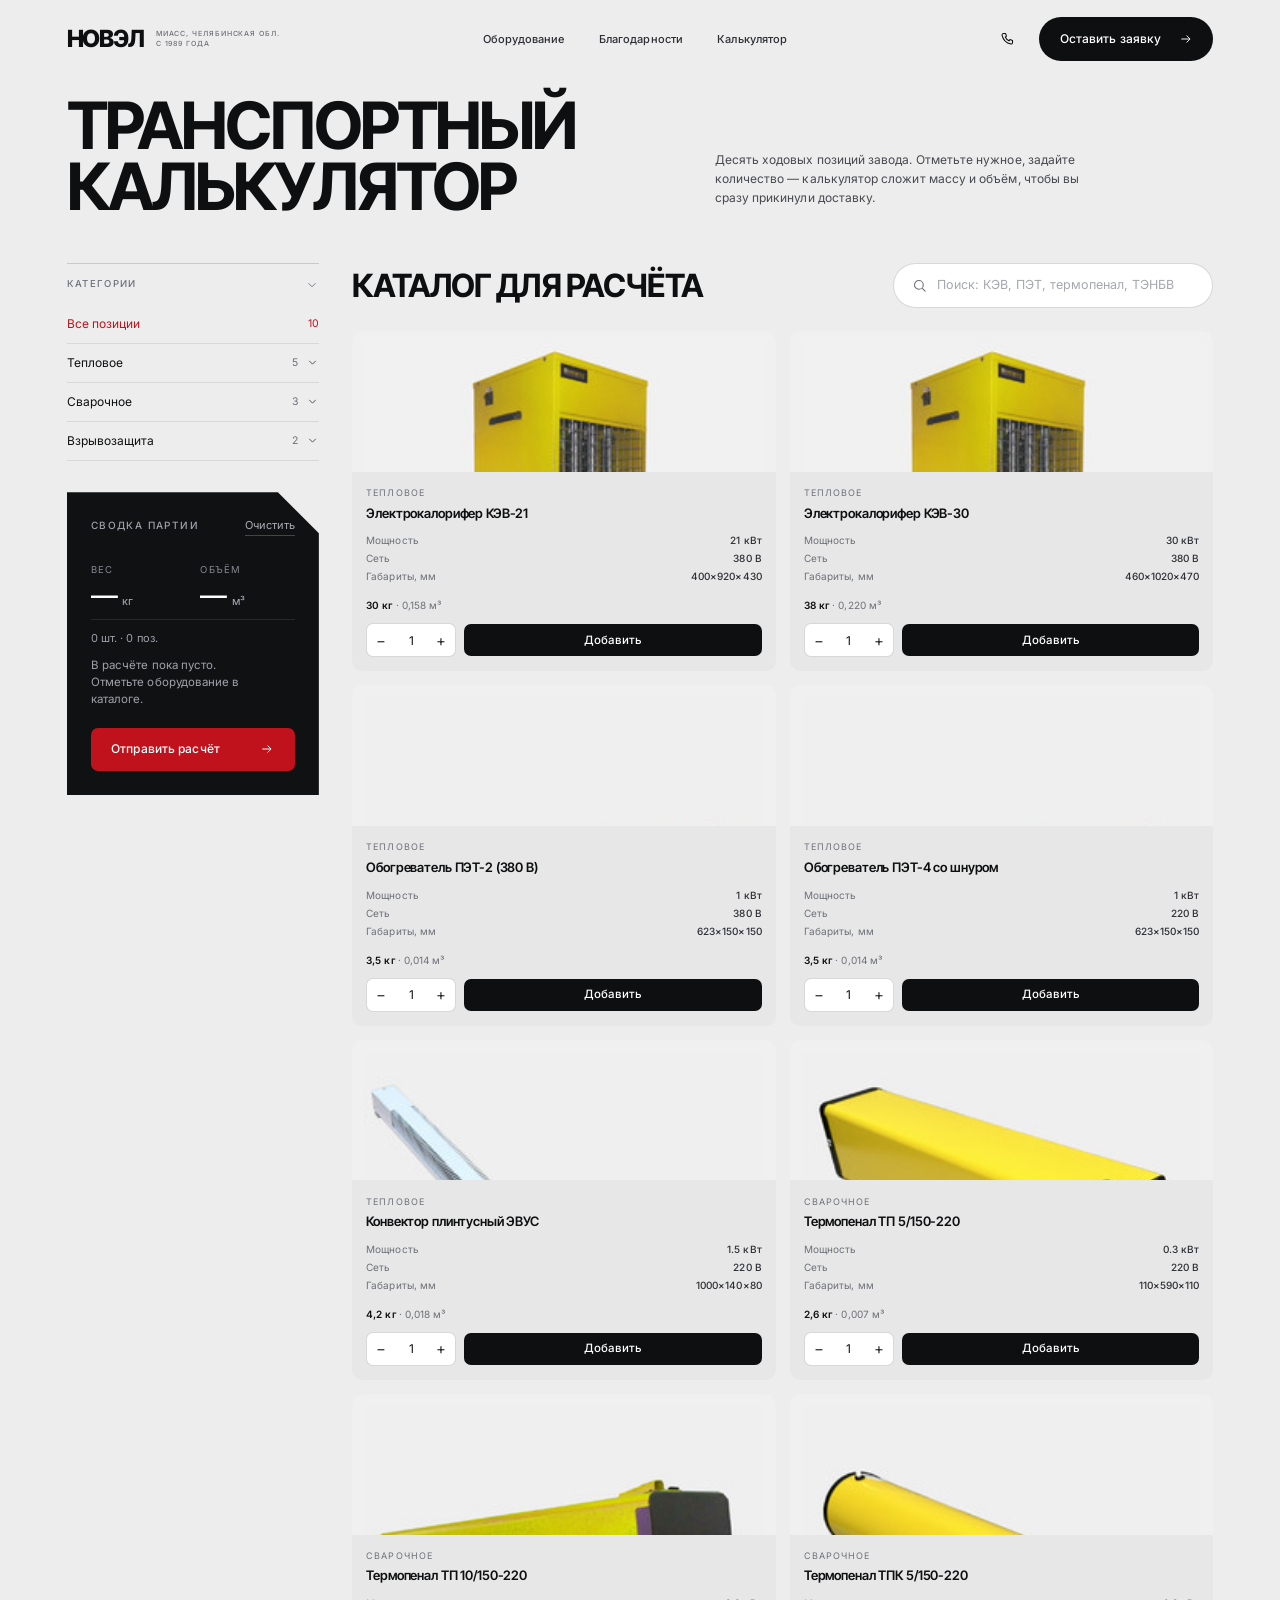
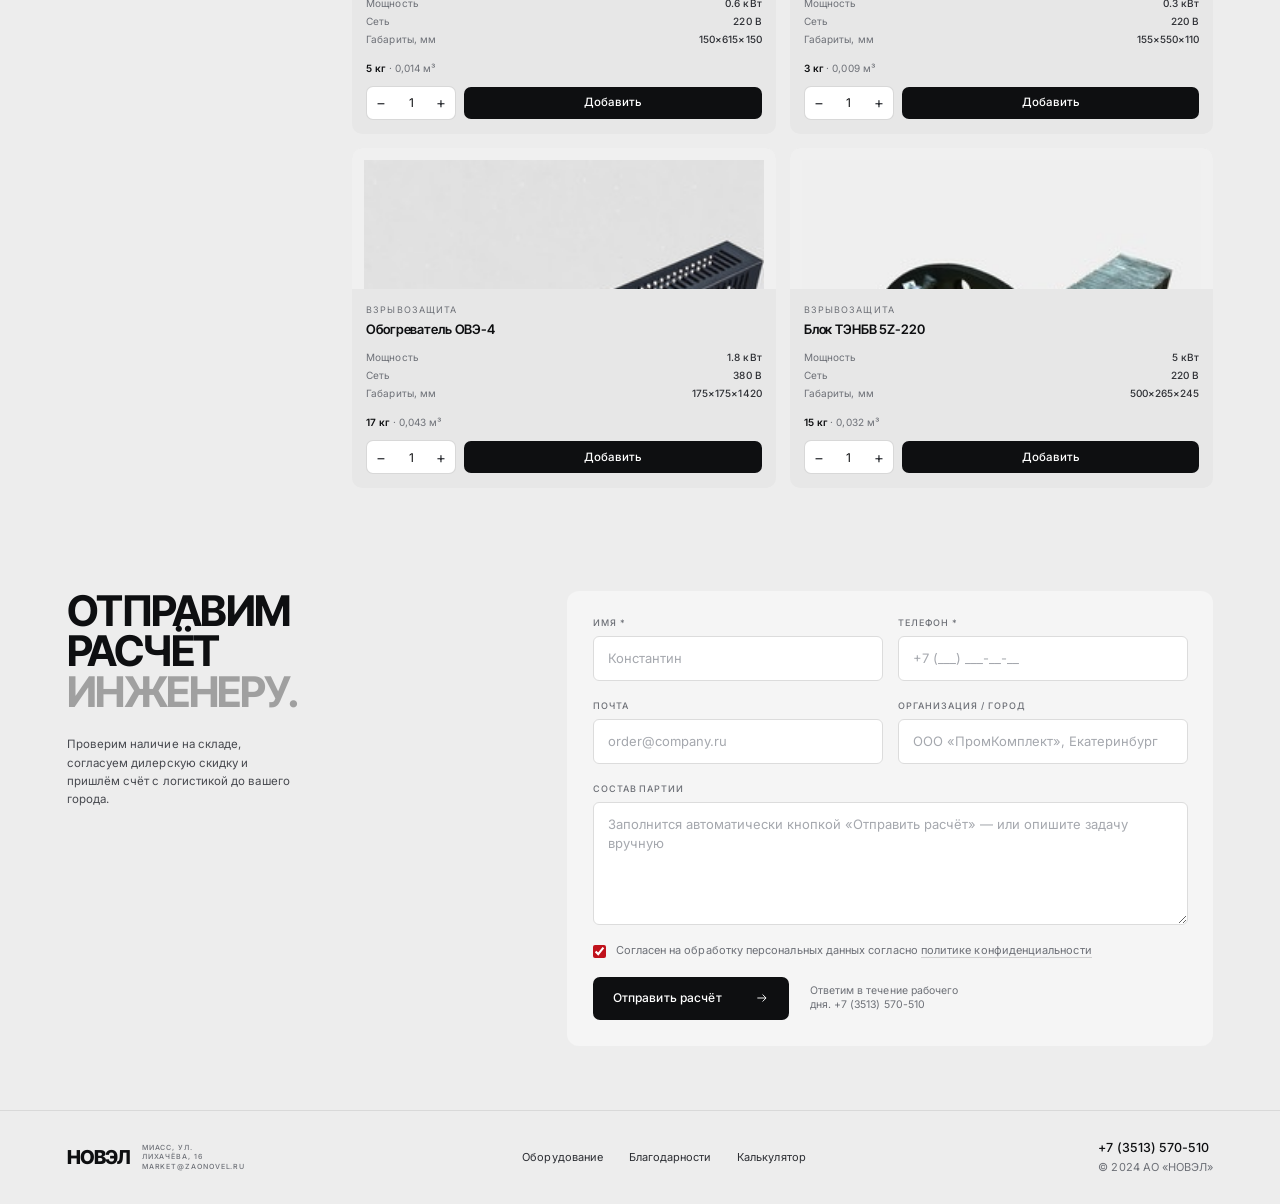
==== commit a7b4e8ae: "Калькулятор: фильтры-дерево и сводка слева, мобильная шторка; единые углы вырезов; только две страни" ====
--- a/calc.html
+++ b/calc.html
@@ -3,8 +3,8 @@
 <head>
   <meta charset="UTF-8">
   <meta name="viewport" content="width=device-width, initial-scale=1">
-  <title>Калькулятор веса и объёма партии — АО «НОВЭЛ»</title>
-  <meta name="description" content="Соберите партию оборудования НОВЭЛ и посчитайте её вес и объём для расчёта доставки: калориферы КЭВ, обогреватели ПЭТ, термопеналы, печи, взрывозащищённые блоки ТЭНБВ.">
+  <title>Транспортный калькулятор — АО «НОВЭЛ»</title>
+  <meta name="description" content="Соберите партию оборудования НОВЭЛ и посчитайте её вес и объём для расчёта доставки: калориферы КЭВ, обогреватели ПЭТ, термопеналы, блоки ТЭНБВ.">
   <meta name="theme-color" content="#EDEDED">
   <link rel="preconnect" href="https://fonts.googleapis.com">
   <link rel="preconnect" href="https://fonts.gstatic.com" crossorigin>
@@ -17,7 +17,7 @@
   <a class="skip" href="#main">Перейти к содержанию</a>
 
   <!-- ============ HEADER ============ -->
-  <header class="hdr hdr--plain">
+  <header class="hdr">
     <div class="hdr__inner shell">
       <a class="brand" href="index.html" aria-label="НОВЭЛ — на главную">
         <span class="brand__mark">НОВЭЛ</span>
@@ -26,7 +26,6 @@
 
       <nav class="hdr__nav" aria-label="Основная навигация">
         <a href="index.html#solutions">Оборудование</a>
-        <a href="about.html">О заводе</a>
         <a href="index.html#reviews">Благодарности</a>
         <a href="calc.html" aria-current="page">Калькулятор</a>
       </nav>
@@ -50,29 +49,11 @@
     <!-- ============ HERO ============ -->
     <section class="ch" aria-labelledby="ch-title">
       <div class="ch__inner shell">
-        <div class="ch__copy">
-          <p class="eyebrow">Транспортный калькулятор</p>
-          <h1 class="ch__title" id="ch-title">
-            <span>Вес и объём</span>
-            <span>партии.</span>
-            <span class="is-dim">Без звонков.</span>
-          </h1>
-          <p class="ch__lead">
-            Десять ходовых позиций завода. Отметьте нужное, задайте количество —
-            калькулятор сложит массу и объём, чтобы вы сразу прикинули доставку.
-          </p>
-        </div>
-
-        <div class="ch__panel">
-          <div class="ch__panel-inner">
-            <p class="ch__panel-label">Как это работает</p>
-            <ol class="ch__steps">
-              <li>Отметьте позиции в каталоге</li>
-              <li>Укажите количество</li>
-              <li>Отправьте расчёт инженеру</li>
-            </ol>
-          </div>
-        </div>
+        <h1 class="ch__title" id="ch-title">Транспортный<br>калькулятор</h1>
+        <p class="ch__lead">
+          Десять ходовых позиций завода. Отметьте нужное, задайте количество —
+          калькулятор сложит массу и объём, чтобы вы сразу прикинули доставку.
+        </p>
       </div>
     </section>
 
@@ -80,29 +61,60 @@
     <section class="calc" id="calc" aria-labelledby="calc-title">
       <div class="calc__inner shell">
 
-        <div class="calc__head">
-          <h2 class="calc__title" id="calc-title">Каталог для расчёта</h2>
-
-          <label class="calc__search">
-            <svg viewBox="0 0 24 24" aria-hidden="true">
-              <circle cx="11" cy="11" r="7"/>
-              <path d="M16.5 16.5 21 21"/>
-            </svg>
-            <input type="search" id="calcSearch" placeholder="Поиск: КЭВ, ПЭТ, термопенал, ТЭНБВ" autocomplete="off">
-          </label>
-        </div>
-
-        <div class="calc__chips" id="calcFilters" role="group" aria-label="Фильтр по направлению">
-          <button class="chip is-active" data-category="all">Все позиции</button>
-          <button class="chip" data-category="thermal">Тепловое</button>
-          <button class="chip" data-category="welding">Сварочное</button>
-          <button class="chip" data-category="explosion">Взрывозащита</button>
-        </div>
-
-        <div class="calc__grid">
-
-          <div class="calc__list" id="calcItemsGrid">
-            <!-- карточки рендерит calc.js -->
+        <aside class="calc__side" id="calcSide">
+
+          <div class="filters" id="filters" data-open="true">
+            <button class="filters__toggle" type="button" id="filtersToggle" aria-expanded="true" aria-controls="filtersBody">
+              <span>Категории</span>
+              <svg class="filters__chev" viewBox="0 0 24 24" aria-hidden="true"><path d="M6 9l6 6 6-6"/></svg>
+            </button>
+
+            <div class="filters__body" id="filtersBody">
+              <ul class="filters__list" id="calcFilters">
+                <li class="filters__item">
+                  <button class="filters__row is-active" type="button" data-category="all">
+                    <span>Все позиции</span>
+                    <i>10</i>
+                  </button>
+                </li>
+
+                <li class="filters__item">
+                  <button class="filters__row" type="button" data-category="thermal">
+                    <span>Тепловое</span>
+                    <i>5</i>
+                    <svg class="filters__row-chev" viewBox="0 0 24 24" aria-hidden="true"><path d="M6 9l6 6 6-6"/></svg>
+                  </button>
+                  <ul class="filters__sub">
+                    <li><button type="button" data-sub="kev">Калориферы КЭВ<i>2</i></button></li>
+                    <li><button type="button" data-sub="pet">Обогреватели ПЭТ<i>2</i></button></li>
+                    <li><button type="button" data-sub="conv">Конвекторы<i>1</i></button></li>
+                  </ul>
+                </li>
+
+                <li class="filters__item">
+                  <button class="filters__row" type="button" data-category="welding">
+                    <span>Сварочное</span>
+                    <i>3</i>
+                    <svg class="filters__row-chev" viewBox="0 0 24 24" aria-hidden="true"><path d="M6 9l6 6 6-6"/></svg>
+                  </button>
+                  <ul class="filters__sub">
+                    <li><button type="button" data-sub="tp">Термопеналы<i>3</i></button></li>
+                  </ul>
+                </li>
+
+                <li class="filters__item">
+                  <button class="filters__row" type="button" data-category="explosion">
+                    <span>Взрывозащита</span>
+                    <i>2</i>
+                    <svg class="filters__row-chev" viewBox="0 0 24 24" aria-hidden="true"><path d="M6 9l6 6 6-6"/></svg>
+                  </button>
+                  <ul class="filters__sub">
+                    <li><button type="button" data-sub="ove">Обогреватели<i>1</i></button></li>
+                    <li><button type="button" data-sub="tenbv">Блоки ТЭНБВ<i>1</i></button></li>
+                  </ul>
+                </li>
+              </ul>
+            </div>
           </div>
 
           <aside class="csum" id="csum" aria-labelledby="csum-title">
@@ -128,13 +140,31 @@
               <p class="csum__empty">В расчёте пока пусто.<br>Отметьте оборудование в каталоге.</p>
             </div>
 
-            <a class="btn btn--dark csum__cta" href="#request">
+            <a class="btn btn--dark csum__cta" id="csumCta" href="#request">
               <span>Отправить расчёт</span>
               <svg class="ico-arrow" viewBox="0 0 24 24" aria-hidden="true"><path d="M4 12h14.5M13 6l6 6-6 6"/></svg>
             </a>
           </aside>
-
+        </aside>
+
+        <div class="calc__main">
+          <div class="calc__head">
+            <h2 class="calc__title" id="calc-title">Каталог для расчёта</h2>
+
+            <label class="calc__search">
+              <svg viewBox="0 0 24 24" aria-hidden="true">
+                <circle cx="11" cy="11" r="7"/>
+                <path d="M16.5 16.5 21 21"/>
+              </svg>
+              <input type="search" id="calcSearch" placeholder="Поиск: КЭВ, ПЭТ, термопенал, ТЭНБВ" autocomplete="off">
+            </label>
+          </div>
+
+          <div class="calc__list" id="calcItemsGrid">
+            <!-- карточки рендерит calc.js -->
+          </div>
         </div>
+
       </div>
     </section>
 
@@ -143,7 +173,6 @@
       <div class="creq__inner shell">
 
         <div class="creq__head">
-          <p class="eyebrow">Запрос спецификации</p>
           <h2 class="creq__title" id="creq-title">
             Отправим<br>расчёт<br><span class="is-dim">инженеру.</span>
           </h2>
@@ -212,7 +241,6 @@
 
       <nav class="pfoot__nav" aria-label="Навигация в подвале">
         <a href="index.html#solutions">Оборудование</a>
-        <a href="about.html">О заводе</a>
         <a href="index.html#reviews">Благодарности</a>
         <a href="calc.html">Калькулятор</a>
       </nav>
@@ -227,13 +255,27 @@
   <!-- мобильная плашка итогов -->
   <div class="cbar" id="calcBar" hidden>
     <div class="cbar__inner">
-      <p class="cbar__totals"><b id="barWeight">0</b> кг · <b id="barVolume">0</b> м³</p>
+      <div class="cbar__left">
+        <div class="cbar__thumbs" id="barThumbs"></div>
+        <p class="cbar__totals">
+          <b id="barWeight">0</b> кг · <b id="barVolume">0</b> м³
+          <span id="barCount">0 шт.</span>
+        </p>
+      </div>
       <a class="cbar__btn" href="#request">Расчёт
         <svg viewBox="0 0 24 24" aria-hidden="true"><path d="M4 12h14.5M13 6l6 6-6 6"/></svg>
       </a>
     </div>
   </div>
 
+  <!-- виджет «фильтры» на мобильных -->
+  <button class="cfab" id="calcFab" type="button" aria-controls="calcSide" aria-expanded="false">
+    <svg viewBox="0 0 24 24" aria-hidden="true"><path d="M4 7h16M7 12h10M10 17h4"/></svg>
+    <span>Фильтр</span>
+  </button>
+
+  <div class="calc__backdrop" id="calcBackdrop" hidden></div>
+
   <script src="assets/js/calc.js" defer></script>
 </body>
 </html>
--- a/assets/css/index.css
+++ b/assets/css/index.css
@@ -997,6 +997,11 @@
    05 / CLOSING + FOOTER
    ============================================================ */
 .close {
+  /* один и тот же вектор для вырезов фото и красной панели */
+  --cut-x: clamp(96px, 10vw, 150px);
+  --cut-y: clamp(170px, 17.6vw, 258px);
+  --mcut: clamp(44px, 13vw, 76px);
+
   position: relative;
   background: var(--paper);
 }
@@ -1009,16 +1014,15 @@
 
 /* — фото-панель — */
 .close__media {
-  --cut: clamp(110px, 14.5vw, 220px);
-
   position: relative;
   grid-column: 1;
   grid-row: 1;
   min-height: clamp(420px, 33vw, 500px);
+  /* вырез под тем же углом, что и срез красной панели */
   clip-path: polygon(
     0 0,
-    calc(100% - var(--cut)) 0,
-    100% var(--cut),
+    calc(100% - var(--cut-x)) 0,
+    100% var(--cut-y),
     100% 100%,
     0 100%
   );
@@ -1115,7 +1119,7 @@
 
 .close__red {
   position: relative;
-  flex: 0 0 clamp(186px, 16.8vw, 252px);
+  flex: 0 0 var(--cut-y);
   background: linear-gradient(120deg, var(--accent-2) 0%, var(--accent) 52%, var(--accent-deep) 100%);
   color: #fff;
   padding: clamp(18px, 2vw, 32px) clamp(16px, 1.9vw, 28px) clamp(16px, 1.8vw, 28px);
@@ -1123,7 +1127,7 @@
   flex-direction: column;
   align-items: flex-end;
   justify-content: space-between;
-  clip-path: polygon(0 0, 100% 0, 100% 100%, 32% 100%);
+  clip-path: polygon(0 0, 100% 0, 100% 100%, var(--cut-x) 100%);
 }
 
 .close__red-title {
@@ -1236,8 +1240,12 @@
   letter-spacing: 0.04em;
 }
 
+.foot__socials a,
+.foot__socials span {
+  padding-block: 2px;
+}
+
 .foot__socials a {
-  padding-block: 2px;
   border-bottom: 1px solid transparent;
   transition: border-color 0.25s var(--ease);
 }
@@ -1592,7 +1600,7 @@
   .close__media {
     grid-area: media;
     min-height: clamp(250px, 56vw, 340px);
-    clip-path: polygon(0 0, 100% 0, 100% 100%, 0 86%);
+    clip-path: polygon(0 0, 100% 0, 100% 100%, var(--mcut) 100%, 0 calc(100% - var(--mcut)));
   }
 
   /* подпись уходит наверх — снизу её срезал бы вырез */
@@ -1605,8 +1613,8 @@
 
   .close__cta {
     grid-area: cta;
-    margin-top: calc(-1 * clamp(18px, 4.6vw, 30px));
-    padding: 0 clamp(4px, 1vw, 10px) clamp(18px, 4.4vw, 26px) var(--pad);
+    margin-top: 0;
+    padding: clamp(10px, 2.6vw, 16px) clamp(4px, 1vw, 10px) clamp(18px, 4.4vw, 26px) var(--pad);
   }
 
   .close__title {
@@ -1638,7 +1646,7 @@
     gap: clamp(14px, 3.4vw, 22px);
     min-height: clamp(158px, 42vw, 210px);
     padding: clamp(16px, 4vw, 22px) clamp(12px, 3.4vw, 18px);
-    clip-path: polygon(0 0, 100% 0, 100% 100%, 20% 100%, 0 80%);
+    clip-path: polygon(0 0, 100% 0, 100% 100%, var(--mcut) 100%, 0 calc(100% - var(--mcut)));
   }
 
   .close__red-title {
--- a/assets/css/calc-page.css
+++ b/assets/css/calc-page.css
@@ -1,459 +1,209 @@
 /* ============================================================
-   Калькулятор веса и объёма — страница в системе главной:
-   тот же лист #EDEDED, чёрные архитектурные заголовки,
-   красный акцент #C0121C и вырезы под 45°.
-   Базовые токены и компоненты — в assets/css/index.css
+   Транспортный калькулятор — в системе главной:
+   лист #EDEDED, Inter Tight, красный #C0121C, вырезы 45°.
+   Базовые токены и компоненты — assets/css/index.css
    ============================================================ */
 
 /* ---------- HERO ---------- */
 .ch {
   background: var(--paper);
-  padding-block: clamp(10px, 1.4vw, 22px) clamp(20px, 2.6vw, 36px);
+  padding-block: clamp(10px, 1.4vw, 20px) clamp(18px, 2.4vw, 34px);
 }
 
 .ch__inner {
   display: grid;
-  grid-template-columns: minmax(0, 1.18fr) minmax(0, 0.82fr);
-  gap: clamp(20px, 3.4vw, 56px);
-  align-items: stretch;
+  grid-template-columns: minmax(0, 1.1fr) minmax(0, 0.9fr);
+  gap: clamp(16px, 3vw, 56px);
+  align-items: end;
 }
 
 .ch__title {
-  margin-top: clamp(12px, 1.6vw, 22px);
   font-family: var(--f-display);
   font-weight: 700;
-  font-size: clamp(32px, 4.8vw, 72px);
-  line-height: 0.92;
+  font-size: clamp(32px, 5.1vw, 80px);
+  line-height: 0.93;
   letter-spacing: -0.045em;
   text-transform: uppercase;
 }
 
-.ch__title > span {
-  display: block;
-}
-
 .ch__lead {
-  margin-top: clamp(16px, 2vw, 28px);
+  padding-bottom: clamp(4px, 0.8vw, 12px);
   max-width: 46ch;
   font-size: clamp(12px, 0.9vw, 14px);
   line-height: 1.55;
   color: var(--ink-3);
 }
 
-.ch__panel {
-  display: flex;
-  align-self: start;
-}
-
-.ch__panel-inner {
-  display: flex;
-  flex-direction: column;
-  justify-content: flex-start;
-  gap: clamp(18px, 2vw, 28px);
+/* ---------- КАТАЛОГ: ЛЕВАЯ КОЛОНКА + СПИСОК ---------- */
+.calc {
+  background: var(--paper);
+  padding-block: clamp(8px, 1.2vw, 18px) clamp(40px, 4.6vw, 76px);
+}
+
+.calc__inner {
+  display: grid;
+  grid-template-columns: clamp(240px, 22%, 305px) minmax(0, 1fr);
+  gap: clamp(18px, 2.6vw, 46px);
+  align-items: start;
+}
+
+.calc__side {
+  position: sticky;
+  top: clamp(14px, 2vw, 24px);
+  display: grid;
+  gap: clamp(16px, 2vw, 26px);
+}
+
+.calc__main {
+  min-width: 0;
+}
+
+/* ---------- ФИЛЬТРЫ-ДЕРЕВО ---------- */
+.filters {
+  border-top: 1px solid var(--line);
+}
+
+.filters__toggle {
+  display: flex;
+  align-items: center;
+  justify-content: space-between;
+  gap: 12px;
   width: 100%;
-  padding: clamp(20px, 2.2vw, 32px);
-  background: var(--dark);
-  color: #fff;
-  clip-path: polygon(
-    0 0,
-    calc(100% - clamp(38px, 3.6vw, 58px)) 0,
-    100% clamp(38px, 3.6vw, 58px),
-    100% 100%,
-    0 100%
-  );
-}
-
-.ch__panel-label {
-  font-size: clamp(10px, 0.78vw, 11.5px);
+  padding: 13px 0;
+  font-family: var(--f-body);
+  font-size: clamp(9.5px, 0.72vw, 10.5px);
   font-weight: 500;
   letter-spacing: 0.14em;
   text-transform: uppercase;
-  color: #9EA2A9;
-}
-
-.ch__steps {
-  display: grid;
-  gap: clamp(12px, 1.4vw, 18px);
-  margin: 0;
-  padding: 0;
-  list-style: none;
-}
-
-.ch__steps li {
-  position: relative;
-  padding-left: 24px;
-  font-size: clamp(12px, 0.92vw, 13.5px);
-  line-height: 1.35;
-  color: #DDE0E5;
-}
-
-.ch__steps li::before {
-  content: '';
-  position: absolute;
-  left: 0;
-  top: 0.62em;
-  width: 13px;
-  height: 1.5px;
-  background: var(--accent);
-}
-
-/* ---------- КАТАЛОГ ---------- */
-.calc {
-  background: var(--paper);
-  padding-block: clamp(14px, 1.8vw, 26px) clamp(40px, 4.6vw, 76px);
-}
-
-.calc__head {
-  display: flex;
-  align-items: center;
-  justify-content: space-between;
-  gap: clamp(14px, 2vw, 32px);
-  flex-wrap: wrap;
-}
-
-.calc__title {
-  font-family: var(--f-display);
-  font-weight: 700;
-  font-size: clamp(22px, 2.5vw, 36px);
-  line-height: 1;
-  letter-spacing: -0.03em;
-  text-transform: uppercase;
-}
-
-.calc__search {
-  display: flex;
-  align-items: center;
-  gap: 10px;
-  width: min(100%, 340px);
-  padding: 12px 18px;
-  background: #fff;
-  border: 1px solid var(--line);
-  border-radius: 999px;
-  transition: border-color 0.25s var(--ease);
-}
-
-.calc__search:focus-within {
-  border-color: var(--ink);
-}
-
-.calc__search svg {
-  flex: none;
-  width: 15px;
-  height: 15px;
-  fill: none;
-  stroke: var(--muted);
-  stroke-width: 1.7;
-  stroke-linecap: round;
-}
-
-.calc__search input {
-  width: 100%;
-  border: 0;
-  outline: 0;
-  background: transparent;
-  font-family: var(--f-body);
-  font-size: 12.5px;
+  color: var(--muted);
+  transition: color 0.25s var(--ease);
+}
+
+.filters__toggle:hover {
   color: var(--ink);
 }
 
-.calc__search input::placeholder {
-  color: #A5A8AE;
-}
-
-.calc__chips {
-  display: flex;
-  flex-wrap: wrap;
-  gap: 8px;
-  margin-top: clamp(14px, 1.8vw, 24px);
-}
-
-.chip {
-  padding: 9px 16px;
-  border: 1px solid var(--line);
-  border-radius: 999px;
-  background: transparent;
-  font-family: var(--f-body);
-  font-size: 12px;
-  font-weight: 500;
-  color: var(--ink-2);
-  cursor: pointer;
-  transition: background-color 0.25s var(--ease), border-color 0.25s var(--ease), color 0.25s var(--ease);
-}
-
-.chip:hover {
-  border-color: rgba(14, 15, 17, 0.42);
-}
-
-.chip.is-active {
-  background: var(--ink);
-  border-color: var(--ink);
-  color: #fff;
-}
-
-.calc__grid {
-  display: grid;
-  grid-template-columns: minmax(0, 1fr) clamp(258px, 26%, 340px);
-  gap: clamp(14px, 1.8vw, 28px);
-  margin-top: clamp(18px, 2.2vw, 30px);
-  align-items: start;
-}
-
-.calc__list {
-  display: grid;
-  grid-template-columns: repeat(3, minmax(0, 1fr));
-  gap: clamp(10px, 1.1vw, 14px);
-}
-
-.calc__empty {
-  grid-column: 1 / -1;
-  display: flex;
-  align-items: center;
-  gap: 14px;
-  padding: 22px;
-  background: #EAEAEA;
-  border-radius: 10px;
-  font-size: 13px;
-  color: var(--muted);
-}
-
-/* ---------- КАРТОЧКА ТОВАРА ---------- */
-.pcard {
-  display: flex;
-  flex-direction: column;
-  background: #E7E7E7;
-  border-radius: 10px;
-  overflow: hidden;
-  transition: background-color 0.3s var(--ease), box-shadow 0.3s var(--ease);
-}
-
-.pcard:hover {
-  background: #EBEBEB;
-}
-
-.pcard.is-in {
-  background: #F0F0F1;
-  box-shadow: inset 0 0 0 1.5px var(--accent);
-}
-
-.pcard__media {
-  display: grid;
-  place-items: center;
-  height: clamp(132px, 12.4vw, 178px);
-  padding: 12px;
-  background: #F0F0F0;
-  overflow: hidden;
-}
-
-.pcard__media img {
-  width: 100%;
-  height: 100%;
-  object-fit: contain;
-  transition: transform 0.7s var(--ease);
-}
-
-.pcard:hover .pcard__media img {
-  transform: scale(1.04);
-}
-
-.pcard__body {
-  flex: 1;
-  padding: clamp(12px, 1.2vw, 18px) clamp(12px, 1.2vw, 18px) 0;
-}
-
-.pcard__cat {
-  display: block;
-  font-size: clamp(9px, 0.68vw, 10.5px);
-  letter-spacing: 0.12em;
-  text-transform: uppercase;
-  color: var(--muted);
-}
-
-.pcard__name {
-  margin-top: 6px;
-  font-family: var(--f-display);
-  font-size: clamp(13px, 1.05vw, 15.5px);
-  font-weight: 600;
-  line-height: 1.2;
-  letter-spacing: -0.01em;
-}
-
-.pcard__specs {
-  display: grid;
-  gap: 3px;
-  margin-top: clamp(8px, 1vw, 14px);
-  padding: 0;
-  list-style: none;
-}
-
-.pcard__specs li {
-  display: flex;
-  justify-content: space-between;
-  gap: 10px;
-  font-size: clamp(10px, 0.74vw, 11.5px);
-  color: var(--muted);
-}
-
-.pcard__specs b {
-  font-weight: 500;
-  color: var(--ink-2);
-  text-align: right;
-}
-
-.pcard__foot {
-  display: grid;
-  gap: 10px;
-  padding: clamp(12px, 1.2vw, 18px);
-}
-
-.pcard__mass {
-  font-size: clamp(10px, 0.74vw, 11.5px);
-  color: var(--muted);
-}
-
-.pcard__mass b {
-  font-weight: 600;
-  color: var(--ink);
-}
-
-.pcard__ctrl {
-  display: flex;
-  align-items: center;
-  gap: 8px;
-}
-
-.stepper {
-  display: flex;
-  align-items: center;
-  flex: none;
-  border: 1px solid var(--line);
-  border-radius: 7px;
-  background: #fff;
-  overflow: hidden;
-}
-
-.stepper button {
-  width: 30px;
-  height: 34px;
-  display: grid;
-  place-items: center;
-  font-size: 15px;
-  line-height: 1;
-  color: var(--ink-2);
-  transition: background-color 0.2s var(--ease);
-}
-
-.stepper button:hover {
-  background: rgba(14, 15, 17, 0.06);
-}
-
-.stepper input {
-  width: 34px;
-  height: 34px;
-  border: 0;
-  background: transparent;
-  text-align: center;
-  font-family: var(--f-body);
-  font-size: 12px;
-  color: var(--ink);
-  -moz-appearance: textfield;
-}
-
-.stepper input::-webkit-outer-spin-button,
-.stepper input::-webkit-inner-spin-button {
-  -webkit-appearance: none;
-  margin: 0;
-}
-
-.pcard__add {
-  flex: 1;
-  min-height: 34px;
-  padding: 0 14px;
-  border-radius: 7px;
-  background: var(--ink);
-  color: #fff;
-  font-family: var(--f-body);
-  font-size: 12px;
-  font-weight: 500;
-  transition: background-color 0.25s var(--ease), color 0.25s var(--ease);
-}
-
-.pcard__add:hover {
-  background: var(--accent);
-}
-
-.pcard.is-in .pcard__add {
-  background: var(--accent);
-}
-
-.pcard.is-in .pcard__add:hover {
-  background: var(--ink);
-}
-
-/* карточка-приглашение в конце списка */
-.pcard--cta {
-  grid-column: span 2;
-  position: relative;
-  justify-content: center;
-  gap: 8px;
-  padding: clamp(20px, 2vw, 30px);
-  background: var(--dark);
-  color: #fff;
-  text-decoration: none;
-}
-
-.pcard--cta .pcard__cat {
-  color: #9EA2A9;
-}
-
-.pcard__cta-title {
-  font-family: var(--f-display);
-  font-size: clamp(16px, 1.5vw, 22px);
-  font-weight: 600;
-  letter-spacing: -0.02em;
-  line-height: 1.1;
-}
-
-.pcard__cta-text {
-  max-width: 34ch;
-  font-size: clamp(11px, 0.82vw, 12.5px);
-  line-height: 1.45;
-  color: #B7BBC2;
-}
-
-.pcard__cta-arrow {
-  position: absolute;
-  right: clamp(20px, 2vw, 30px);
-  bottom: clamp(20px, 2vw, 30px);
-  width: 38px;
-  height: 38px;
-  border-radius: 50%;
-  border: 1px solid rgba(255, 255, 255, 0.45);
-  display: grid;
-  place-items: center;
-  transition: background-color 0.3s var(--ease), border-color 0.3s var(--ease);
-}
-
-.pcard__cta-arrow svg {
+.filters__chev {
   width: 14px;
   height: 14px;
   fill: none;
   stroke: currentColor;
-  stroke-width: 1.7;
-}
-
-.pcard--cta:hover {
-  background: #17181C;
-}
-
-.pcard--cta:hover .pcard__cta-arrow {
-  background: var(--accent);
-  border-color: var(--accent);
+  stroke-width: 1.6;
+  transition: transform 0.3s var(--ease);
+}
+
+.filters[data-open="false"] .filters__chev {
+  transform: rotate(-90deg);
+}
+
+.filters__body {
+  padding-bottom: 6px;
+}
+
+.filters[data-open="false"] .filters__body {
+  display: none;
+}
+
+.filters__list {
+  margin: 0;
+  padding: 0;
+  list-style: none;
+}
+
+.filters__row {
+  display: flex;
+  align-items: center;
+  gap: 8px;
+  width: 100%;
+  padding: 10px 0;
+  border-bottom: 1px solid var(--line-soft);
+  font-family: var(--f-body);
+  font-size: clamp(12px, 0.88vw, 13px);
+  color: var(--ink);
+  text-align: left;
+  transition: color 0.25s var(--ease);
+}
+
+.filters__row span {
+  flex: 1;
+}
+
+.filters__row i {
+  font-style: normal;
+  font-size: 10.5px;
+  color: var(--muted);
+}
+
+.filters__row:hover {
+  color: var(--accent);
+}
+
+.filters__row.is-active {
+  color: var(--accent);
+}
+
+.filters__row.is-active i {
+  color: var(--accent);
+}
+
+.filters__row-chev {
+  flex: none;
+  width: 13px;
+  height: 13px;
+  fill: none;
+  stroke: currentColor;
+  stroke-width: 1.8;
+  opacity: 0.7;
+  transition: transform 0.25s var(--ease);
+}
+
+.filters__item.is-open .filters__row-chev {
+  transform: rotate(180deg);
+}
+
+.filters__sub {
+  display: none;
+  margin: 0;
+  padding: 4px 0 8px;
+  list-style: none;
+}
+
+.filters__item.is-open .filters__sub {
+  display: block;
+}
+
+.filters__sub button {
+  display: flex;
+  align-items: center;
+  justify-content: space-between;
+  gap: 8px;
+  width: 100%;
+  padding: 7px 0 7px 14px;
+  border-bottom: 1px dashed rgba(14, 15, 17, 0.09);
+  font-family: var(--f-body);
+  font-size: clamp(11px, 0.8vw, 12px);
+  color: var(--ink-3);
+  text-align: left;
+  transition: color 0.25s var(--ease);
+}
+
+.filters__sub button:last-child {
+  border-bottom: 0;
+}
+
+.filters__sub button:hover,
+.filters__sub button.is-active {
+  color: var(--accent);
+}
+
+.filters__sub i {
+  font-style: normal;
+  font-size: 10px;
+  color: var(--muted);
 }
 
 /* ---------- СВОДКА ---------- */
 .csum {
-  position: sticky;
-  top: clamp(14px, 2vw, 24px);
   background: var(--dark);
   color: #fff;
   padding: clamp(18px, 1.9vw, 26px);
@@ -517,7 +267,7 @@
 
 .csum__total b {
   font-family: var(--f-display);
-  font-size: clamp(24px, 2.2vw, 32px);
+  font-size: clamp(24px, 2.1vw, 32px);
   font-weight: 500;
   letter-spacing: -0.02em;
   line-height: 1;
@@ -540,7 +290,7 @@
 .csum__list {
   display: grid;
   gap: 6px;
-  max-height: clamp(180px, 22vw, 250px);
+  max-height: clamp(150px, 18vw, 230px);
   overflow-y: auto;
   margin-top: 10px;
 }
@@ -566,6 +316,7 @@
   height: 30px;
   border-radius: 4px;
   object-fit: cover;
+  background: #fff;
 }
 
 .csum-item__info {
@@ -623,6 +374,256 @@
   color: var(--accent);
 }
 
+/* ---------- ШАПКА КАТАЛОГА ---------- */
+.calc__head {
+  display: flex;
+  align-items: center;
+  justify-content: space-between;
+  gap: clamp(14px, 2vw, 32px);
+  flex-wrap: wrap;
+}
+
+.calc__title {
+  font-family: var(--f-display);
+  font-weight: 700;
+  font-size: clamp(22px, 2.5vw, 36px);
+  line-height: 1;
+  letter-spacing: -0.03em;
+  text-transform: uppercase;
+}
+
+.calc__search {
+  display: flex;
+  align-items: center;
+  gap: 10px;
+  width: min(100%, 320px);
+  padding: 12px 18px;
+  background: #fff;
+  border: 1px solid var(--line);
+  border-radius: 999px;
+  transition: border-color 0.25s var(--ease);
+}
+
+.calc__search:focus-within {
+  border-color: var(--ink);
+}
+
+.calc__search svg {
+  flex: none;
+  width: 15px;
+  height: 15px;
+  fill: none;
+  stroke: var(--muted);
+  stroke-width: 1.7;
+  stroke-linecap: round;
+}
+
+.calc__search input {
+  width: 100%;
+  border: 0;
+  outline: 0;
+  background: transparent;
+  font-family: var(--f-body);
+  font-size: 12.5px;
+  color: var(--ink);
+}
+
+.calc__search input::placeholder {
+  color: #A5A8AE;
+}
+
+.calc__list {
+  display: grid;
+  grid-template-columns: repeat(3, minmax(0, 1fr));
+  gap: clamp(10px, 1.1vw, 14px);
+  margin-top: clamp(14px, 1.8vw, 24px);
+}
+
+.calc__empty {
+  grid-column: 1 / -1;
+  display: flex;
+  align-items: center;
+  flex-wrap: wrap;
+  gap: 14px;
+  padding: 22px;
+  background: #EAEAEA;
+  border-radius: 10px;
+  font-size: 13px;
+  color: var(--muted);
+}
+
+/* ---------- КАРТОЧКА ТОВАРА ---------- */
+.pcard {
+  display: flex;
+  flex-direction: column;
+  background: #E7E7E7;
+  border-radius: 10px;
+  overflow: hidden;
+  transition: background-color 0.3s var(--ease), box-shadow 0.3s var(--ease);
+}
+
+.pcard:hover {
+  background: #EBEBEB;
+}
+
+.pcard.is-in {
+  box-shadow: inset 0 0 0 1.5px var(--accent);
+}
+
+.pcard__media {
+  display: grid;
+  place-items: center;
+  height: clamp(120px, 11vw, 165px);
+  padding: 12px;
+  background: #F0F0F0;
+  overflow: hidden;
+}
+
+.pcard__media img {
+  width: 100%;
+  height: 100%;
+  object-fit: contain;
+  transition: transform 0.7s var(--ease);
+}
+
+.pcard:hover .pcard__media img {
+  transform: scale(1.04);
+}
+
+.pcard__body {
+  flex: 1;
+  padding: clamp(12px, 1.1vw, 16px) clamp(12px, 1.1vw, 16px) 0;
+}
+
+.pcard__cat {
+  display: block;
+  font-size: clamp(9px, 0.68vw, 10.5px);
+  letter-spacing: 0.12em;
+  text-transform: uppercase;
+  color: var(--muted);
+}
+
+.pcard__name {
+  margin-top: 6px;
+  font-family: var(--f-display);
+  font-size: clamp(13px, 1.02vw, 15px);
+  font-weight: 600;
+  line-height: 1.2;
+  letter-spacing: -0.01em;
+}
+
+.pcard__specs {
+  display: grid;
+  gap: 3px;
+  margin-top: clamp(8px, 1vw, 12px);
+  padding: 0;
+  list-style: none;
+}
+
+.pcard__specs li {
+  display: flex;
+  justify-content: space-between;
+  gap: 10px;
+  font-size: clamp(10px, 0.72vw, 11px);
+  color: var(--muted);
+}
+
+.pcard__specs b {
+  font-weight: 500;
+  color: var(--ink-2);
+  text-align: right;
+}
+
+.pcard__foot {
+  display: grid;
+  gap: 10px;
+  padding: clamp(10px, 1.1vw, 16px);
+}
+
+.pcard__mass {
+  font-size: clamp(10px, 0.72vw, 11px);
+  color: var(--muted);
+}
+
+.pcard__mass b {
+  font-weight: 600;
+  color: var(--ink);
+}
+
+.pcard__ctrl {
+  display: flex;
+  align-items: center;
+  gap: 8px;
+}
+
+.stepper {
+  display: flex;
+  align-items: center;
+  flex: none;
+  border: 1px solid var(--line);
+  border-radius: 7px;
+  background: #fff;
+  overflow: hidden;
+}
+
+.stepper button {
+  width: 28px;
+  height: 32px;
+  display: grid;
+  place-items: center;
+  font-size: 15px;
+  line-height: 1;
+  color: var(--ink-2);
+  transition: background-color 0.2s var(--ease);
+}
+
+.stepper button:hover {
+  background: rgba(14, 15, 17, 0.06);
+}
+
+.stepper input {
+  width: 32px;
+  height: 32px;
+  border: 0;
+  background: transparent;
+  text-align: center;
+  font-family: var(--f-body);
+  font-size: 12px;
+  color: var(--ink);
+  -moz-appearance: textfield;
+}
+
+.stepper input::-webkit-outer-spin-button,
+.stepper input::-webkit-inner-spin-button {
+  -webkit-appearance: none;
+  margin: 0;
+}
+
+.pcard__add {
+  flex: 1;
+  min-height: 32px;
+  padding: 0 12px;
+  border-radius: 7px;
+  background: var(--ink);
+  color: #fff;
+  font-family: var(--f-body);
+  font-size: 11.5px;
+  font-weight: 500;
+  transition: background-color 0.25s var(--ease), color 0.25s var(--ease);
+}
+
+.pcard__add:hover {
+  background: var(--accent);
+}
+
+.pcard.is-in .pcard__add {
+  background: var(--accent);
+}
+
+.pcard.is-in .pcard__add:hover {
+  background: var(--ink);
+}
+
 /* ---------- ЗАЯВКА ---------- */
 .creq {
   background: var(--paper);
@@ -637,7 +638,6 @@
 }
 
 .creq__title {
-  margin-top: clamp(10px, 1.4vw, 18px);
   font-family: var(--f-display);
   font-weight: 700;
   font-size: clamp(28px, 3.3vw, 50px);
@@ -749,62 +749,11 @@
   font-weight: 500;
 }
 
-/* ---------- МОБИЛЬНАЯ ПЛАШКА ИТОГОВ ---------- */
-.cbar {
-  position: fixed;
-  left: 0;
-  right: 0;
-  bottom: 0;
-  z-index: 60;
+/* ---------- МОБИЛЬНЫЕ ЭЛЕМЕНТЫ (по умолчанию скрыты) ---------- */
+.cbar,
+.cfab,
+.calc__backdrop {
   display: none;
-  background: rgba(16, 17, 19, 0.97);
-  color: #fff;
-  box-shadow: 0 -10px 30px -18px rgba(0, 0, 0, 0.6);
-}
-
-.cbar[hidden] {
-  display: none;
-}
-
-.cbar__inner {
-  display: flex;
-  align-items: center;
-  justify-content: space-between;
-  gap: 12px;
-  padding: 10px clamp(14px, 4vw, 22px);
-}
-
-.cbar__totals {
-  font-size: 11.5px;
-  letter-spacing: 0.02em;
-  color: #C9CCD2;
-}
-
-.cbar__totals b {
-  font-family: var(--f-display);
-  font-size: 15px;
-  font-weight: 600;
-  color: #fff;
-}
-
-.cbar__btn {
-  display: inline-flex;
-  align-items: center;
-  gap: 8px;
-  padding: 11px 16px;
-  border-radius: 7px;
-  background: var(--accent);
-  color: #fff;
-  font-size: 12px;
-  font-weight: 500;
-}
-
-.cbar__btn svg {
-  width: 13px;
-  height: 13px;
-  fill: none;
-  stroke: currentColor;
-  stroke-width: 1.7;
 }
 
 /* ============================================================
@@ -817,57 +766,203 @@
 }
 
 @media (max-width: 1180px) {
-  .calc__grid {
-    grid-template-columns: minmax(0, 1fr) 300px;
+  .calc__inner {
+    grid-template-columns: 260px minmax(0, 1fr);
   }
 }
 
 @media (max-width: 980px) {
   .ch__inner {
     grid-template-columns: 1fr;
-  }
-
-  .ch__panel {
+    gap: 14px;
+  }
+
+  .ch__lead {
+    padding-bottom: 0;
+  }
+
+  .ch__title {
+    font-size: clamp(30px, 10vw, 58px);
+  }
+
+  .calc__inner {
+    grid-template-columns: 1fr;
+  }
+
+  /* левая колонка превращается в шторку */
+  .calc__side {
+    position: fixed;
+    z-index: 90;
+    left: 0;
+    right: 0;
+    bottom: 0;
+    top: auto;
+    display: block;
+    max-height: 84vh;
+    overflow-y: auto;
+    padding: 18px clamp(16px, 4vw, 24px) calc(22px + env(safe-area-inset-bottom));
+    background: var(--paper);
+    border-radius: 18px 18px 0 0;
+    box-shadow: 0 -24px 60px -30px rgba(0, 0, 0, 0.45);
+    transform: translateY(101%);
+    transition: transform 0.38s var(--ease);
+  }
+
+  .calc__side.is-open {
+    transform: none;
+  }
+
+  .calc__side .csum {
+    margin-top: 18px;
+  }
+
+  .calc__backdrop {
+    position: fixed;
+    inset: 0;
+    z-index: 85;
+    background: rgba(8, 9, 11, 0.45);
+  }
+
+  .calc__backdrop[hidden] {
     display: none;
   }
 
-  .ch__title {
-    font-size: clamp(30px, 9vw, 56px);
-  }
-
-  .calc__head {
-    align-items: flex-start;
-  }
-
-  .calc__search {
-    width: 100%;
-  }
-
-  .calc__grid {
-    grid-template-columns: 1fr;
-  }
-
-  .csum {
-    position: static;
-    clip-path: polygon(
-      0 0,
-      calc(100% - 40px) 0,
-      100% 40px,
-      100% 100%,
-      0 100%
-    );
+  .calc__backdrop.is-on {
+    display: block;
+  }
+
+  .cfab {
+    position: fixed;
+    right: clamp(12px, 4vw, 20px);
+    bottom: calc(88px + env(safe-area-inset-bottom));
+    z-index: 70;
+    display: inline-flex;
+    align-items: center;
+    gap: 8px;
+    padding: 12px 18px;
+    border-radius: 999px;
+    background: var(--ink);
+    color: #fff;
+    font-family: var(--f-body);
+    font-size: 12px;
+    font-weight: 500;
+    box-shadow: 0 14px 34px -16px rgba(0, 0, 0, 0.55);
+  }
+
+  .cfab svg {
+    width: 16px;
+    height: 16px;
+    fill: none;
+    stroke: currentColor;
+    stroke-width: 1.7;
+    stroke-linecap: round;
+  }
+
+  .cfab[aria-expanded="true"] {
+    background: var(--accent);
+  }
+
+  .cbar {
+    position: fixed;
+    left: 0;
+    right: 0;
+    bottom: 0;
+    z-index: 75;
+    display: block;
+    background: rgba(16, 17, 19, 0.97);
+    color: #fff;
+    box-shadow: 0 -10px 30px -18px rgba(0, 0, 0, 0.6);
+  }
+
+  .cbar[hidden] {
+    display: none;
+  }
+
+  .cbar__inner {
+    display: flex;
+    align-items: center;
+    justify-content: space-between;
+    gap: 12px;
+    padding: 11px clamp(14px, 4vw, 22px) calc(11px + env(safe-area-inset-bottom));
+  }
+
+  .cbar__left {
+    display: flex;
+    flex-direction: column;
+    gap: 6px;
+    min-width: 0;
+  }
+
+  .cbar__thumbs {
+    display: flex;
+    padding-left: 2px;
+  }
+
+  .cbar__thumbs img,
+  .cbar__thumbs span {
+    width: 24px;
+    height: 24px;
+    border-radius: 4px;
+    margin-left: -6px;
+    border: 1px solid rgba(255, 255, 255, 0.3);
+    background: #fff;
+    object-fit: cover;
+  }
+
+  .cbar__thumbs span {
+    display: grid;
+    place-items: center;
+    background: rgba(255, 255, 255, 0.14);
+    border-color: transparent;
+    font-size: 9px;
+    color: #fff;
+  }
+
+  .cbar__totals {
+    font-size: 11px;
+    color: #C9CCD2;
+    white-space: nowrap;
+  }
+
+  .cbar__totals b {
+    font-family: var(--f-display);
+    font-size: 15px;
+    font-weight: 600;
+    color: #fff;
+  }
+
+  .cbar__totals span {
+    margin-left: 6px;
+    color: #8D9199;
+  }
+
+  .cbar__btn {
+    flex: none;
+    display: inline-flex;
+    align-items: center;
+    gap: 8px;
+    padding: 12px 18px;
+    border-radius: 7px;
+    background: var(--accent);
+    color: #fff;
+    font-size: 12px;
+    font-weight: 500;
+  }
+
+  .cbar__btn svg {
+    width: 13px;
+    height: 13px;
+    fill: none;
+    stroke: currentColor;
+    stroke-width: 1.7;
+  }
+
+  body.page {
+    padding-bottom: 86px;
   }
 
   .creq__inner {
     grid-template-columns: 1fr;
-  }
-
-  .cbar {
-    display: block;
-  }
-
-  body.page {
-    padding-bottom: 66px;
   }
 }
 
@@ -879,48 +974,33 @@
 
   .pcard {
     display: grid;
-    grid-template-columns: 96px minmax(0, 1fr);
+    grid-template-columns: 88px minmax(0, 1fr);
     grid-template-rows: auto auto;
-    column-gap: 12px;
+    column-gap: 10px;
   }
 
   .pcard__media {
     grid-column: 1;
     grid-row: 1;
     height: auto;
-    min-height: 96px;
-    padding: 8px;
+    min-height: 88px;
+    padding: 6px;
   }
 
   .pcard__body {
     grid-column: 2;
     grid-row: 1;
-    padding: 12px 12px 0 0;
+    padding: 10px 10px 0 0;
   }
 
   .pcard__foot {
     grid-column: 1 / -1;
     grid-row: 2;
-    padding: 10px 12px 12px;
+    padding: 8px 10px 10px;
   }
 
   .pcard__specs li:nth-child(3) {
     display: none;
-  }
-
-  .pcard--cta {
-    grid-column: auto;
-    display: flex;
-    padding: 18px;
-  }
-
-  .pcard__cta-arrow {
-    position: static;
-    margin-top: 6px;
-  }
-
-  .ch__title {
-    font-size: clamp(28px, 8.6vw, 44px);
   }
 
   .creq__row {
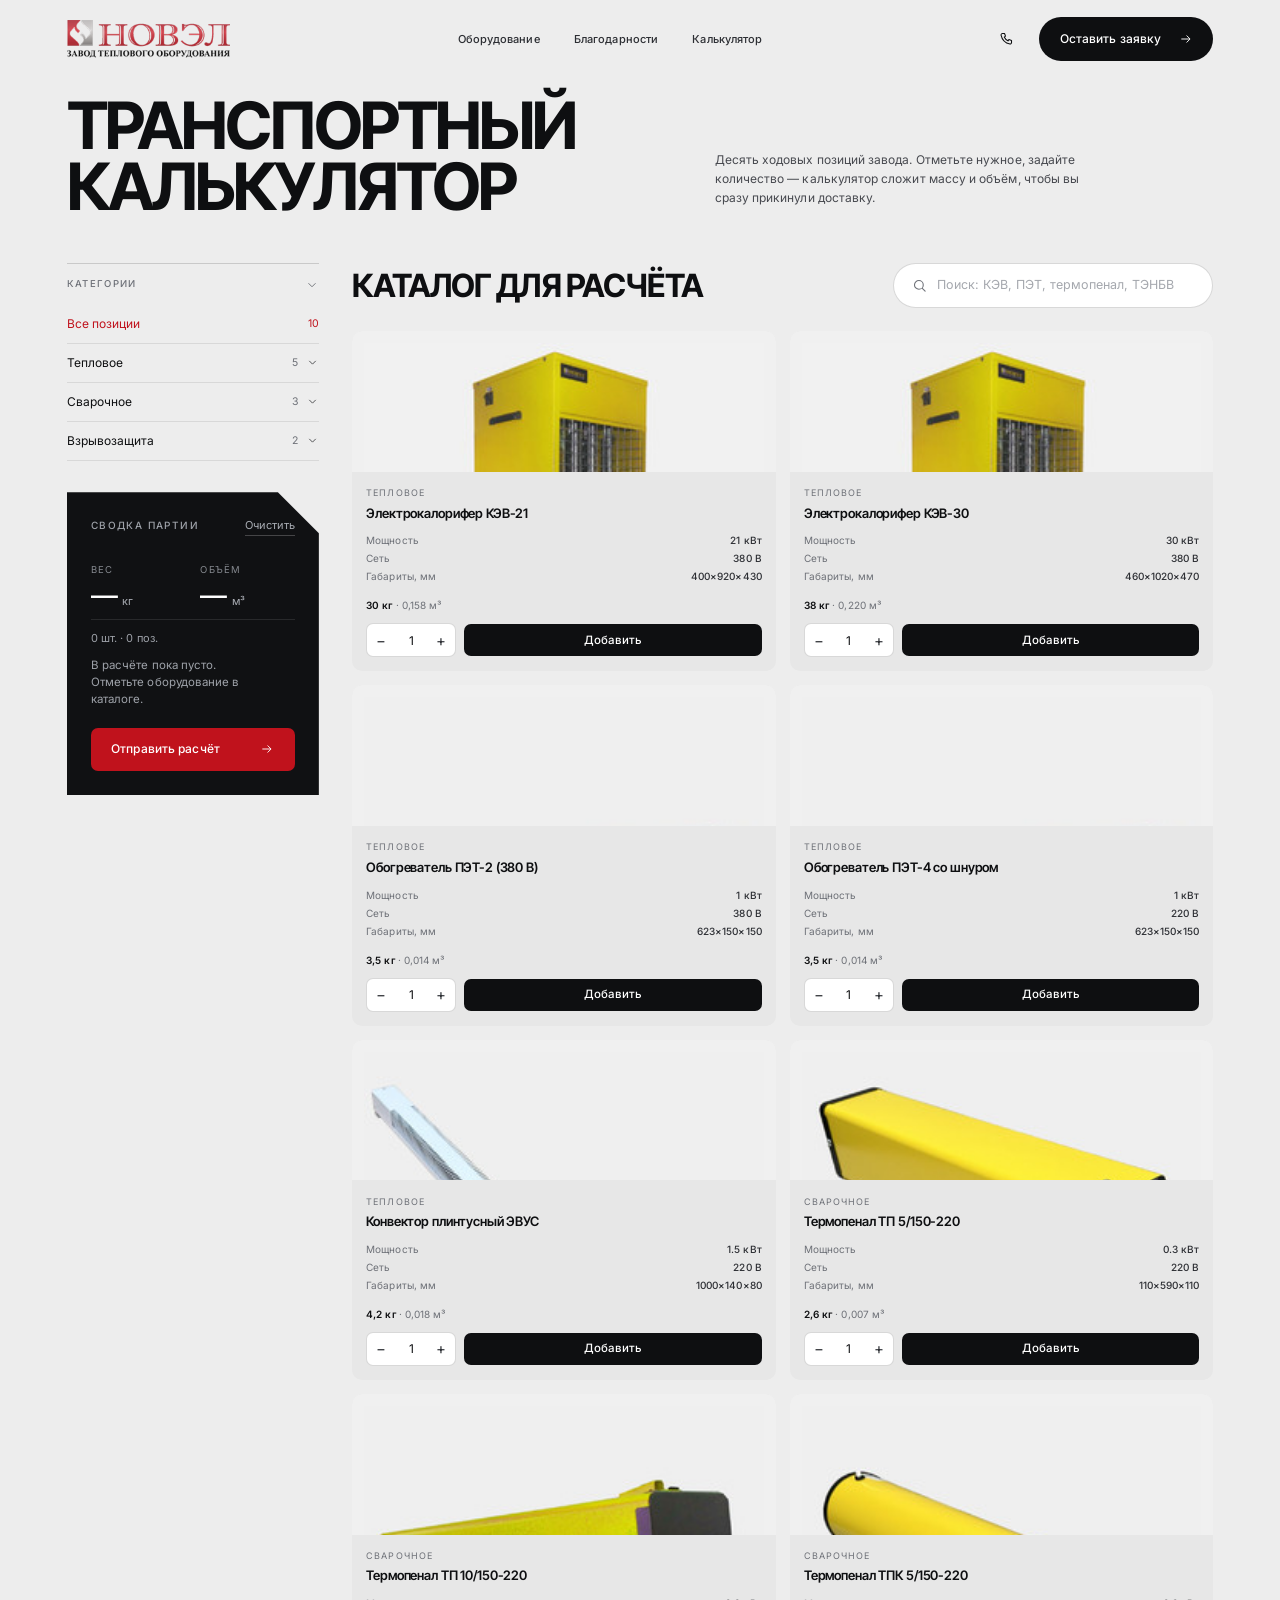
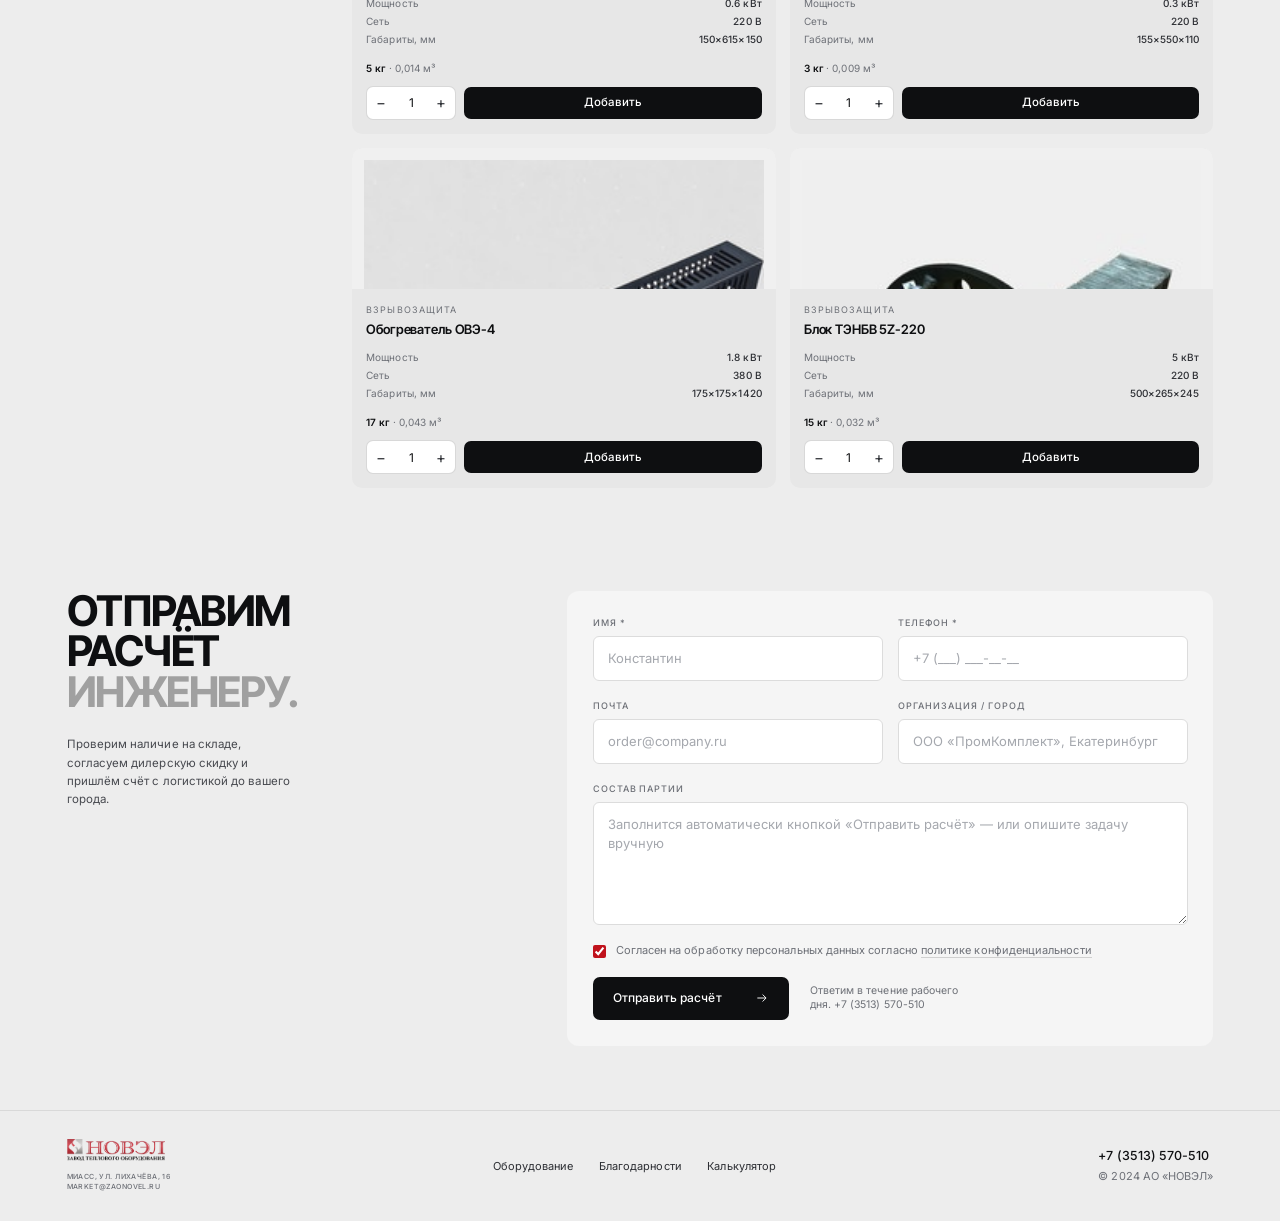
==== commit ed831d2f: "Логотип компании в шапке и подвале обеих страниц - добавлен assets/img/logo-novel.png (родная альфа," ====
--- a/calc.html
+++ b/calc.html
@@ -20,8 +20,8 @@
   <header class="hdr">
     <div class="hdr__inner shell">
       <a class="brand" href="index.html" aria-label="НОВЭЛ — на главную">
-        <span class="brand__mark">НОВЭЛ</span>
-        <span class="brand__sub">Миасс, Челябинская обл.<br>с 1989 года</span>
+        <img class="brand__logo" src="assets/img/logo-novel.png" width="251" height="57"
+             alt="НОВЭЛ — завод теплового оборудования">
       </a>
 
       <nav class="hdr__nav" aria-label="Основная навигация">
@@ -235,7 +235,8 @@
   <footer class="pfoot">
     <div class="pfoot__inner shell">
       <a class="brand brand--foot" href="index.html">
-        <span class="brand__mark">НОВЭЛ</span>
+        <img class="brand__logo brand__logo--foot" src="assets/img/logo-novel.png" width="251" height="57"
+             alt="НОВЭЛ — завод теплового оборудования">
         <span class="brand__sub">Миасс, ул. Лихачёва, 16<br>market@zaonovel.ru</span>
       </a>
 
--- a/assets/css/index.css
+++ b/assets/css/index.css
@@ -225,25 +225,29 @@
   align-items: center;
   gap: clamp(10px, 0.9vw, 14px);
   flex: none;
-}
-
-.brand__mark {
-  font-family: var(--f-display);
-  font-weight: 800;
-  font-size: clamp(21px, 1.85vw, 27px);
-  letter-spacing: -0.045em;
-  line-height: 0.85;
-  color: var(--ink);
+  max-width: 100%;
+}
+
+.brand__logo {
+  display: block;
+  height: clamp(30px, 2.9vw, 44px);
+  width: auto;
+}
+
+.brand__logo--foot {
+  height: clamp(19px, 1.75vw, 27px);
+  max-width: 100%;
 }
 
 .brand__sub {
-  font-size: clamp(7px, 0.55vw, 8px);
+  font-size: clamp(7px, 0.54vw, 7.5px);
   font-weight: 500;
-  letter-spacing: 0.13em;
-  line-height: 1.4;
+  letter-spacing: 0.06em;
+  line-height: 1.5;
   text-transform: uppercase;
   color: var(--muted);
-  max-width: 152px;
+  max-width: 100%;
+  overflow-wrap: break-word;
 }
 
 .hdr__nav {
@@ -1183,6 +1187,7 @@
 }
 
 .foot__brand {
+  min-width: 0;
   padding: clamp(14px, 1.7vw, 26px) clamp(12px, 1.4vw, 22px) clamp(18px, 2vw, 32px) clamp(6px, 0.8vw, 12px);
   display: flex;
   flex-direction: column;
@@ -1191,13 +1196,17 @@
   gap: clamp(12px, 1.4vw, 22px);
 }
 
-.brand--foot .brand__mark {
-  font-size: clamp(17px, 1.5vw, 22px);
+.brand--foot {
+  flex-direction: column;
+  align-items: flex-start;
+  gap: clamp(8px, 0.85vw, 13px);
+  min-width: 0;
 }
 
 .brand--foot .brand__sub {
-  max-width: 88px;
-}
+  max-width: 100%;
+}
+
 
 .foot__nav {
   display: flex;
@@ -1216,6 +1225,7 @@
 }
 
 .foot__side {
+  min-width: 0;
   padding: clamp(14px, 1.7vw, 26px) clamp(12px, 1.5vw, 24px) clamp(18px, 2vw, 32px) clamp(12px, 1.4vw, 22px);
   border-left: 1px solid var(--line-soft);
   display: flex;
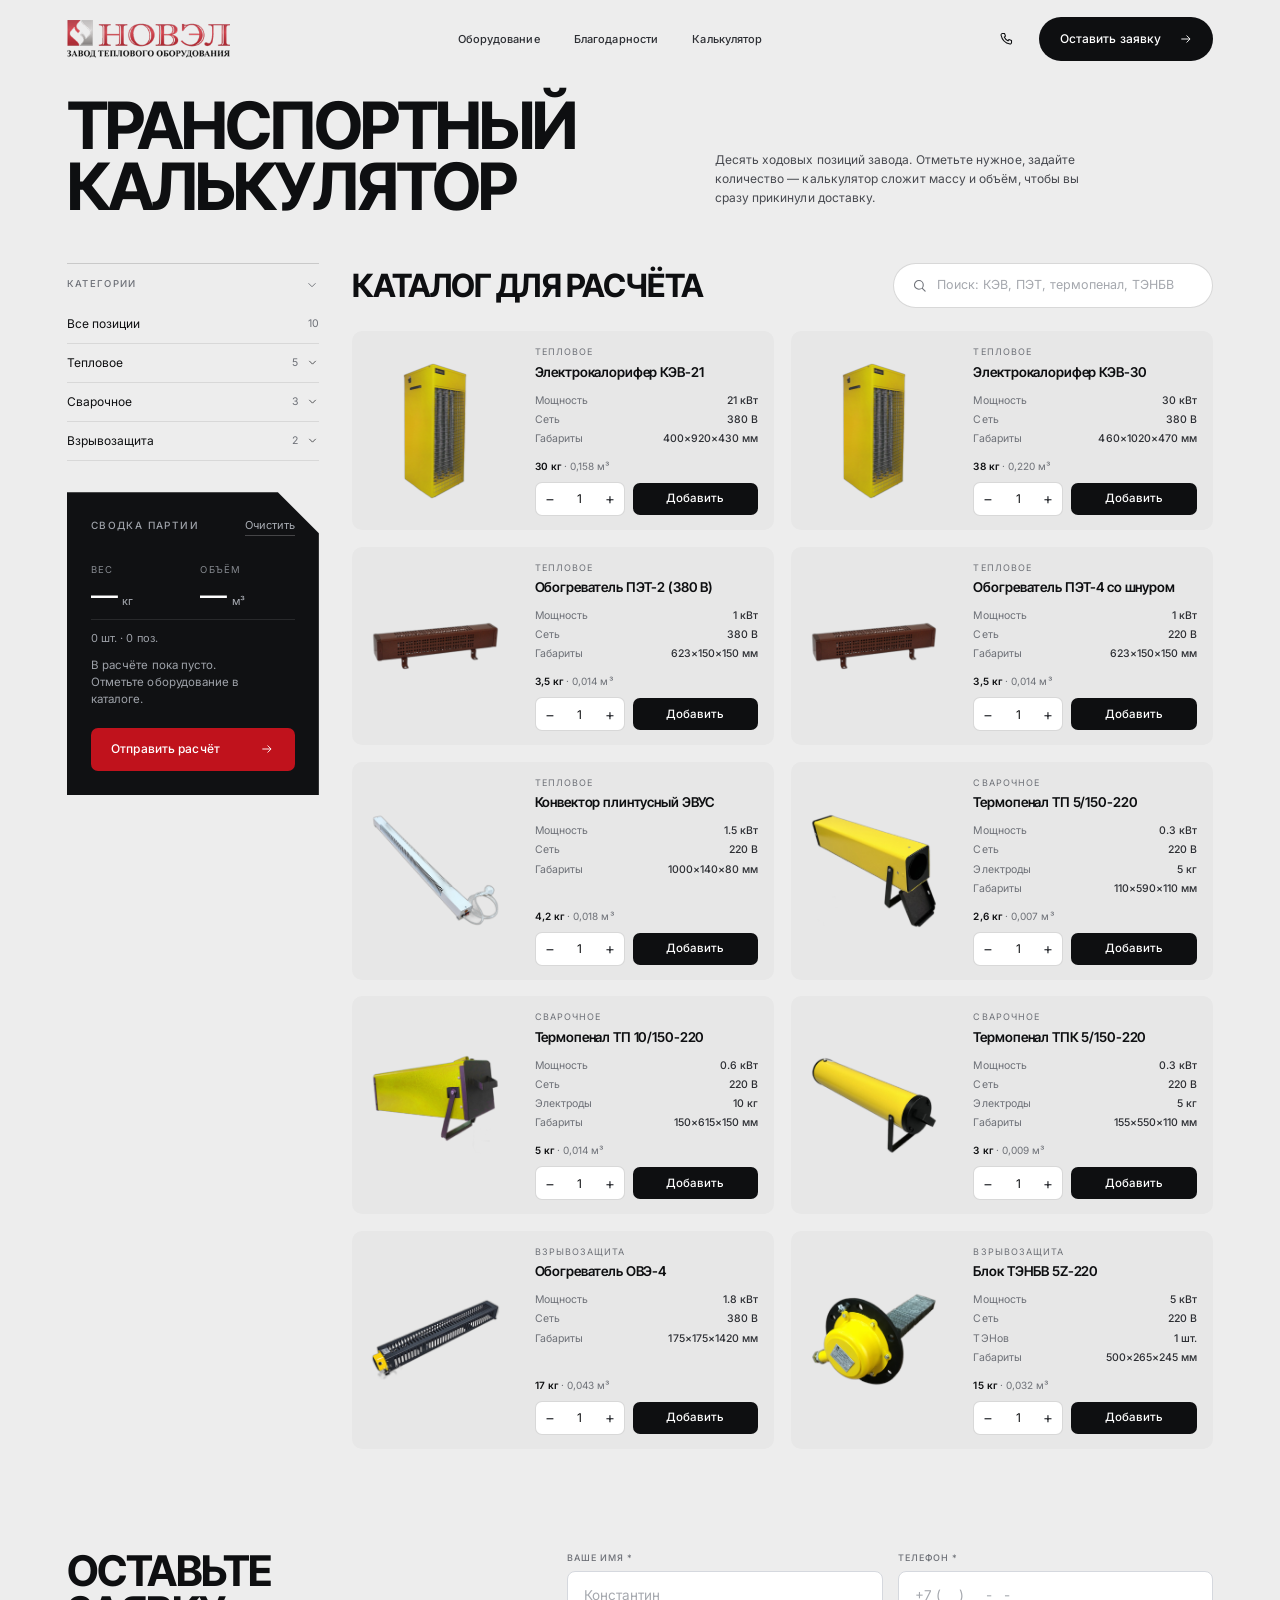
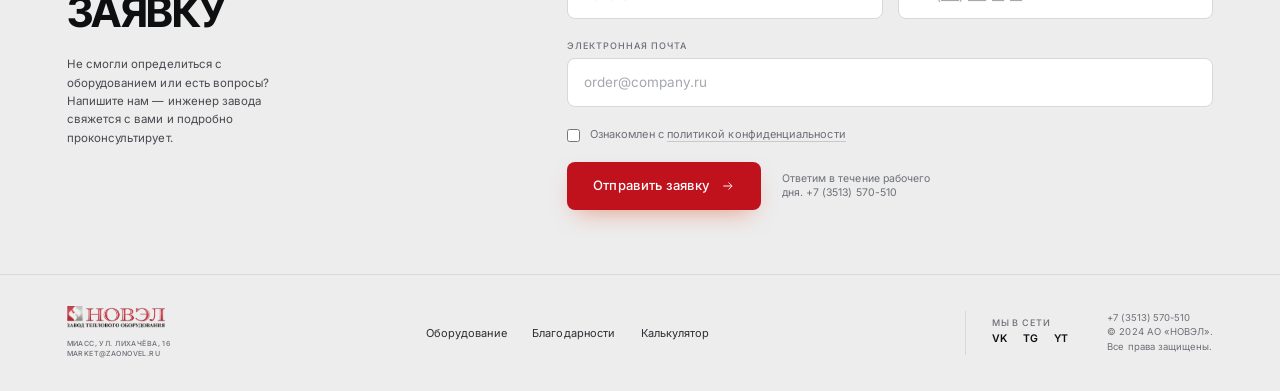
==== commit db6ea698: "Фавикон, адаптивная шапка, вырез маски, обновленные карточки калькулятора и единые формы - Добавлен " ====
--- a/calc.html
+++ b/calc.html
@@ -6,6 +6,8 @@
   <title>Транспортный калькулятор — АО «НОВЭЛ»</title>
   <meta name="description" content="Соберите партию оборудования НОВЭЛ и посчитайте её вес и объём для расчёта доставки: калориферы КЭВ, обогреватели ПЭТ, термопеналы, блоки ТЭНБВ.">
   <meta name="theme-color" content="#EDEDED">
+  <link rel="icon" type="image/png" href="assets/img/favicon.png">
+  <link rel="shortcut icon" href="favicon.ico">
   <link rel="preconnect" href="https://fonts.googleapis.com">
   <link rel="preconnect" href="https://fonts.gstatic.com" crossorigin>
   <link rel="stylesheet" href="assets/css/reset.css">
@@ -40,7 +42,20 @@
           <span>Оставить заявку</span>
           <svg class="ico-arrow" viewBox="0 0 24 24" aria-hidden="true"><path d="M4 12h14.5M13 6l6 6-6 6"/></svg>
         </a>
-      </div>
+        <button class="nav-burger" type="button" id="navBurger" aria-label="Открыть меню"
+                aria-expanded="false" aria-controls="mobileMenu">
+          <span></span><span></span><span></span>
+        </button>
+      </div>
+    </div>
+
+    <div class="mmenu" id="mobileMenu" hidden>
+      <nav class="mmenu__nav" aria-label="Мобильная навигация">
+        <a href="index.html#solutions">Оборудование</a>
+        <a href="index.html#reviews">Благодарности</a>
+        <a href="calc.html">Калькулятор</a>
+        <a href="tel:+73513570510" class="mmenu__phone">+7 (3513) 570-510</a>
+      </nav>
     </div>
   </header>
 
@@ -72,45 +87,49 @@
             <div class="filters__body" id="filtersBody">
               <ul class="filters__list" id="calcFilters">
                 <li class="filters__item">
-                  <button class="filters__row is-active" type="button" data-category="all">
-                    <span>Все позиции</span>
-                    <i>10</i>
+                  <button class="filters__row" type="button" data-reset-all="1">
+                    <span class="filters__label">Все позиции</span>
+                    <span class="filters__dot" aria-hidden="true"></span>
+                    <span class="filters__count">10</span>
                   </button>
                 </li>
 
                 <li class="filters__item">
                   <button class="filters__row" type="button" data-category="thermal">
-                    <span>Тепловое</span>
-                    <i>5</i>
+                    <span class="filters__label">Тепловое</span>
+                    <span class="filters__dot" aria-hidden="true"></span>
+                    <span class="filters__count">5</span>
                     <svg class="filters__row-chev" viewBox="0 0 24 24" aria-hidden="true"><path d="M6 9l6 6 6-6"/></svg>
                   </button>
                   <ul class="filters__sub">
-                    <li><button type="button" data-sub="kev">Калориферы КЭВ<i>2</i></button></li>
-                    <li><button type="button" data-sub="pet">Обогреватели ПЭТ<i>2</i></button></li>
-                    <li><button type="button" data-sub="conv">Конвекторы<i>1</i></button></li>
+                    <li><button type="button" data-sub="kev"><span>Калориферы КЭВ</span><span class="filters__dot" aria-hidden="true"></span><span class="filters__count">2</span></button></li>
+                    <li><button type="button" data-sub="pet"><span>Обогреватели ПЭТ</span><span class="filters__dot" aria-hidden="true"></span><span class="filters__count">2</span></button></li>
+                    <li><button type="button" data-sub="conv"><span>Конвекторы</span><span class="filters__dot" aria-hidden="true"></span><span class="filters__count">1</span></button></li>
                   </ul>
                 </li>
 
                 <li class="filters__item">
                   <button class="filters__row" type="button" data-category="welding">
-                    <span>Сварочное</span>
-                    <i>3</i>
+                    <span class="filters__label">Сварочное</span>
+                    <span class="filters__dot" aria-hidden="true"></span>
+                    <span class="filters__count">3</span>
                     <svg class="filters__row-chev" viewBox="0 0 24 24" aria-hidden="true"><path d="M6 9l6 6 6-6"/></svg>
                   </button>
                   <ul class="filters__sub">
-                    <li><button type="button" data-sub="tp">Термопеналы<i>3</i></button></li>
+                    <li><button type="button" data-sub="tp"><span>Термопеналы</span><span class="filters__dot" aria-hidden="true"></span><span class="filters__count">3</span></button></li>
                   </ul>
                 </li>
 
                 <li class="filters__item">
                   <button class="filters__row" type="button" data-category="explosion">
-                    <span>Взрывозащита</span>
-                    <i>2</i>
+                    <span class="filters__label">Взрывозащита</span>
+                    <span class="filters__dot" aria-hidden="true"></span>
+                    <span class="filters__count">2</span>
                     <svg class="filters__row-chev" viewBox="0 0 24 24" aria-hidden="true"><path d="M6 9l6 6 6-6"/></svg>
                   </button>
                   <ul class="filters__sub">
-                    <li><button type="button" data-sub="ove">Обогреватели<i>1</i></button></li>
-                    <li><button type="button" data-sub="tenbv">Блоки ТЭНБВ<i>1</i></button></li>
+                    <li><button type="button" data-sub="ove"><span>Обогреватели</span><span class="filters__dot" aria-hidden="true"></span><span class="filters__count">1</span></button></li>
+                    <li><button type="button" data-sub="tenbv"><span>Блоки ТЭНБВ</span><span class="filters__dot" aria-hidden="true"></span><span class="filters__count">1</span></button></li>
                   </ul>
                 </li>
               </ul>
@@ -174,18 +193,20 @@
 
         <div class="creq__head">
           <h2 class="creq__title" id="creq-title">
-            Отправим<br>расчёт<br><span class="is-dim">инженеру.</span>
+            Оставьте<br>заявку
           </h2>
           <p class="creq__lead">
-            Проверим наличие на складе, согласуем дилерскую скидку
-            и пришлём счёт с логистикой до вашего города.
+            Не смогли определиться с оборудованием или есть вопросы?
+            Напишите нам — инженер завода свяжется с вами и подробно проконсультирует.
           </p>
         </div>
 
         <form class="creq__form" id="calcRequestForm" action="https://formspree.io/f/xbjngpzp" method="POST">
+          <input type="hidden" name="message" id="calcMessage">
+
           <div class="creq__row">
             <label class="field">
-              <span class="field__lbl">Имя *</span>
+              <span class="field__lbl">Ваше имя *</span>
               <input class="field__input" type="text" name="name" placeholder="Константин" required>
             </label>
             <label class="field">
@@ -194,32 +215,19 @@
             </label>
           </div>
 
-          <div class="creq__row">
-            <label class="field">
-              <span class="field__lbl">Почта</span>
-              <input class="field__input" type="email" name="email" placeholder="order@company.ru">
-            </label>
-            <label class="field">
-              <span class="field__lbl">Организация / город</span>
-              <input class="field__input" type="text" name="company" placeholder="ООО «ПромКомплект», Екатеринбург">
-            </label>
-          </div>
-
           <label class="field">
-            <span class="field__lbl">Состав партии</span>
-            <textarea class="field__input" name="message" id="calcMessage" rows="5"
-                      placeholder="Заполнится автоматически кнопкой «Отправить расчёт» — или опишите задачу вручную"></textarea>
+            <span class="field__lbl">Электронная почта</span>
+            <input class="field__input" type="email" name="email" placeholder="order@company.ru">
           </label>
 
           <label class="creq__check">
-            <input type="checkbox" required checked>
-            <span>Согласен на обработку персональных данных согласно
-              <a href="https://zaonovel.ru/Политика%20конфиденциальности%20АО%20НОВЭЛ.pdf" target="_blank" rel="noopener">политике конфиденциальности</a></span>
+            <input type="checkbox" required>
+            <span>Ознакомлен с <a href="https://zaonovel.ru/Политика%20конфиденциальности%20АО%20НОВЭЛ.pdf" target="_blank" rel="noopener">политикой конфиденциальности</a></span>
           </label>
 
           <div class="creq__foot">
-            <button class="btn btn--dark" type="submit">
-              <span>Отправить расчёт</span>
+            <button class="creq__btn" type="submit">
+              <span>Отправить заявку</span>
               <svg class="ico-arrow" viewBox="0 0 24 24" aria-hidden="true"><path d="M4 12h14.5M13 6l6 6-6 6"/></svg>
             </button>
             <p class="creq__note">Ответим в течение рабочего дня. +7 (3513) 570-510</p>
@@ -234,11 +242,13 @@
   <!-- ============ ПОДВАЛ ============ -->
   <footer class="pfoot">
     <div class="pfoot__inner shell">
-      <a class="brand brand--foot" href="index.html">
-        <img class="brand__logo brand__logo--foot" src="assets/img/logo-novel.png" width="251" height="57"
-             alt="НОВЭЛ — завод теплового оборудования">
-        <span class="brand__sub">Миасс, ул. Лихачёва, 16<br>market@zaonovel.ru</span>
-      </a>
+      <div class="pfoot__brand">
+        <a class="brand brand--foot" href="index.html">
+          <img class="brand__logo brand__logo--foot" src="assets/img/logo-novel.png" width="251" height="57"
+               alt="НОВЭЛ — завод теплового оборудования">
+          <span class="brand__sub">Миасс, ул. Лихачёва, 16<br>market@zaonovel.ru</span>
+        </a>
+      </div>
 
       <nav class="pfoot__nav" aria-label="Навигация в подвале">
         <a href="index.html#solutions">Оборудование</a>
@@ -246,9 +256,19 @@
         <a href="calc.html">Калькулятор</a>
       </nav>
 
-      <div class="pfoot__contacts">
-        <a href="tel:+73513570510">+7 (3513) 570-510</a>
-        <span>© 2024 АО «НОВЭЛ»</span>
+      <div class="pfoot__side">
+        <div>
+          <p class="foot__label">Мы в сети</p>
+          <div class="foot__socials">
+            <a href="https://vk.com" target="_blank" rel="noopener">VK</a>
+            <a href="https://t.me" target="_blank" rel="noopener">TG</a>
+            <a href="https://youtube.com" target="_blank" rel="noopener">YT</a>
+          </div>
+        </div>
+        <p class="foot__copy">
+          <a href="tel:+73513570510">+7 (3513) 570-510</a><br>
+          © 2024 АО «НОВЭЛ».<br>Все права защищены.
+        </p>
       </div>
     </div>
   </footer>
@@ -277,6 +297,7 @@
 
   <div class="calc__backdrop" id="calcBackdrop" hidden></div>
 
+  <script src="assets/js/nav.js" defer></script>
   <script src="assets/js/calc.js" defer></script>
 </body>
 </html>
--- a/assets/css/index.css
+++ b/assets/css/index.css
@@ -156,6 +156,21 @@
   background: var(--accent);
 }
 
+.btn--accent {
+  background: var(--accent);
+  color: #fff;
+  box-shadow: 0 10px 24px -10px rgba(222, 60, 13, 0.5);
+}
+
+.btn--accent:hover {
+  background: var(--accent-2);
+  box-shadow: 0 14px 28px -10px rgba(222, 60, 13, 0.6);
+}
+
+.btn--accent:hover .ico-arrow {
+  transform: translateX(4px);
+}
+
 .btn--dark:hover .ico-arrow,
 .btn--outline:hover .ico-arrow {
   transform: translateX(4px);
@@ -205,12 +220,44 @@
 /* ============================================================
    HEADER
    ============================================================ */
+.hdr-placeholder {
+  display: none;
+  height: var(--hdr-h);
+}
+
+.hdr-placeholder.is-active {
+  display: block;
+}
+
 .hdr {
   position: relative;
   z-index: 40;
   height: var(--hdr-h);
   display: flex;
   align-items: center;
+  transition: transform 0.32s cubic-bezier(0.22, 0.8, 0.24, 1), background-color 0.25s ease, box-shadow 0.25s ease;
+}
+
+.hdr--fixed {
+  position: fixed;
+  top: 0;
+  left: 0;
+  right: 0;
+  z-index: 100;
+  background: rgba(237, 237, 237, 0.94);
+  backdrop-filter: blur(14px);
+  -webkit-backdrop-filter: blur(14px);
+  border-bottom: 1px solid var(--line-soft);
+  box-shadow: 0 4px 20px -8px rgba(0, 0, 0, 0.08);
+  transform: translateY(-100%);
+}
+
+.hdr--fixed.hdr--visible {
+  transform: translateY(0);
+}
+
+.hdr--fixed.hdr--hidden {
+  transform: translateY(-100%);
 }
 
 .hdr__inner {
@@ -303,6 +350,82 @@
   background: rgba(14, 15, 17, 0.06);
 }
 
+.nav-burger {
+  display: none;
+  width: 34px;
+  height: 34px;
+  flex-direction: column;
+  align-items: center;
+  justify-content: center;
+  gap: 5px;
+  border-radius: 50%;
+  color: var(--ink);
+}
+
+.nav-burger span {
+  display: block;
+  width: 18px;
+  height: 1.5px;
+  background: currentColor;
+  transition: transform 0.3s var(--ease), opacity 0.3s var(--ease);
+}
+
+.nav-burger[aria-expanded="true"] span:nth-child(1) {
+  transform: translateY(6.5px) rotate(45deg);
+}
+
+.nav-burger[aria-expanded="true"] span:nth-child(2) {
+  opacity: 0;
+}
+
+.nav-burger[aria-expanded="true"] span:nth-child(3) {
+  transform: translateY(-6.5px) rotate(-45deg);
+}
+
+.mmenu {
+  position: absolute;
+  left: 0;
+  right: 0;
+  top: 100%;
+  z-index: 60;
+  padding: 6px var(--pad) 22px;
+  background: var(--paper);
+  border-top: 1px solid var(--line-soft);
+  border-bottom: 1px solid var(--line-soft);
+  box-shadow: 0 26px 40px -30px rgba(0, 0, 0, 0.35);
+}
+
+.mmenu[hidden] {
+  display: none;
+}
+
+.mmenu__nav {
+  display: grid;
+}
+
+.mmenu__nav a {
+  padding: clamp(13px, 3.4vw, 18px) 0;
+  border-bottom: 1px solid var(--line-soft);
+  font-family: var(--f-display);
+  font-size: clamp(17px, 4.6vw, 22px);
+  font-weight: 600;
+  letter-spacing: -0.02em;
+  text-transform: uppercase;
+  color: var(--ink);
+}
+
+.mmenu__nav a:hover {
+  color: var(--accent);
+}
+
+.mmenu__phone {
+  border-bottom: 0 !important;
+  color: var(--accent) !important;
+  font-family: var(--f-body) !important;
+  font-size: clamp(13px, 3.4vw, 15px) !important;
+  letter-spacing: 0 !important;
+}
+
 .icon-btn svg {
   width: 17px;
   height: 17px;
@@ -404,24 +527,26 @@
   width: clamp(42px, 3.7vw, 55px);
   height: clamp(42px, 3.7vw, 55px);
   border-radius: 50%;
-  border: 1px solid rgba(14, 15, 17, 0.38);
+  border: 1.5px solid var(--accent);
+  background: transparent;
   display: grid;
   place-items: center;
-  transition: background-color 0.3s var(--ease), border-color 0.3s var(--ease);
+  transition: background-color 0.3s var(--ease), border-color 0.3s var(--ease), transform 0.3s var(--ease);
 }
 
 .play__circle svg {
   width: 15px;
   height: 15px;
-  fill: var(--ink);
+  fill: var(--accent);
   stroke: none;
   margin-left: 2px;
   transition: fill 0.3s var(--ease);
 }
 
 .play:hover .play__circle {
-  background: var(--ink);
-  border-color: var(--ink);
+  background: var(--accent);
+  border-color: var(--accent);
+  transform: scale(1.06);
 }
 
 .play:hover .play__circle svg {
@@ -1404,6 +1529,27 @@
   border-color: var(--ink);
 }
 
+.modal__check {
+  display: flex;
+  align-items: flex-start;
+  gap: 10px;
+  font-size: 11px;
+  line-height: 1.45;
+  color: var(--muted);
+  cursor: pointer;
+  user-select: none;
+}
+
+.modal__check input {
+  margin-top: 2px;
+  accent-color: var(--accent);
+  cursor: pointer;
+}
+
+.modal__check a {
+  border-bottom: 1px solid var(--line);
+}
+
 .modal__foot {
   grid-column: 1 / -1;
   display: flex;
@@ -1451,6 +1597,10 @@
     display: none;
   }
 
+  .nav-burger {
+    display: flex;
+  }
+
   .hero {
     padding-bottom: clamp(40px, 9vw, 76px);
   }
@@ -1480,9 +1630,9 @@
   }
 
   .hero__actions {
-    order: 3;
+    order: 4;
     margin-top: clamp(18px, 4.2vw, 28px);
-    flex-wrap: nowrap;
+    flex-wrap: wrap;
     gap: clamp(10px, 2.4vw, 16px);
   }
 
@@ -1493,7 +1643,7 @@
   }
 
   .hero__visual {
-    order: 4;
+    order: 3;
     margin-top: clamp(22px, 5.5vw, 36px);
   }
 
@@ -1526,12 +1676,23 @@
     display: none;
   }
 
+  .focus__bg {
+    background-position: 50% 65%;
+    background-size: cover;
+    opacity: 0.75;
+    -webkit-mask-image: none;
+    mask-image: none;
+  }
+
   .focus__metrics {
     order: 2;
     border-left: 0;
     border-top: 1px solid var(--line-dark-soft);
-    padding: 10px var(--pad) 6px;
+    padding: 16px var(--pad) 14px;
     align-self: stretch;
+    background: rgba(16, 17, 19, 0.42);
+    backdrop-filter: blur(8px);
+    -webkit-backdrop-filter: blur(8px);
   }
 
   .sol {
@@ -1599,18 +1760,26 @@
   }
 
   .close__grid {
+    --cgap: clamp(10px, 2.6vw, 18px);
     grid-template-columns: minmax(0, 1fr) minmax(0, 1fr);
     grid-template-areas:
       "media media"
       "cta   red"
       "foot  foot";
-    column-gap: clamp(10px, 2.6vw, 18px);
+    column-gap: var(--cgap);
   }
 
   .close__media {
     grid-area: media;
     min-height: clamp(250px, 56vw, 340px);
-    clip-path: polygon(0 0, 100% 0, 100% 100%, var(--mcut) 100%, 0 calc(100% - var(--mcut)));
+    clip-path: polygon(
+      0 0,
+      100% 0,
+      100% 100%,
+      calc(50% + var(--cgap) / 2) 100%,
+      calc(50% + var(--cgap) / 2 - var(--mcut)) calc(100% - var(--mcut)),
+      0 calc(100% - var(--mcut))
+    );
   }
 
   /* подпись уходит наверх — снизу её срезал бы вырез */
@@ -1623,8 +1792,10 @@
 
   .close__cta {
     grid-area: cta;
-    margin-top: 0;
-    padding: clamp(10px, 2.6vw, 16px) clamp(4px, 1vw, 10px) clamp(18px, 4.4vw, 26px) var(--pad);
+    position: relative;
+    z-index: 5;
+    margin-top: calc(-1 * var(--mcut) + 4px);
+    padding: clamp(6px, 1.5vw, 12px) clamp(4px, 1vw, 10px) clamp(18px, 4.4vw, 26px) var(--pad);
   }
 
   .close__title {
--- a/assets/css/calc-page.css
+++ b/assets/css/calc-page.css
@@ -124,14 +124,25 @@
   transition: color 0.25s var(--ease);
 }
 
-.filters__row span {
+.filters__label {
   flex: 1;
 }
 
-.filters__row i {
-  font-style: normal;
+.filters__count {
   font-size: 10.5px;
   color: var(--muted);
+  transition: color 0.25s var(--ease);
+}
+
+.filters__dot {
+  flex: none;
+  width: 6px;
+  height: 6px;
+  border-radius: 50%;
+  background: var(--accent);
+  opacity: 0;
+  transform: scale(0.4);
+  transition: opacity 0.25s var(--ease), transform 0.25s var(--ease);
 }
 
 .filters__row:hover {
@@ -142,8 +153,14 @@
   color: var(--accent);
 }
 
-.filters__row.is-active i {
+.filters__row.is-active .filters__count {
   color: var(--accent);
+}
+
+.filters__row.is-active .filters__dot,
+.filters__sub button.is-active .filters__dot {
+  opacity: 1;
+  transform: scale(1);
 }
 
 .filters__row-chev {
@@ -175,7 +192,6 @@
 .filters__sub button {
   display: flex;
   align-items: center;
-  justify-content: space-between;
   gap: 8px;
   width: 100%;
   padding: 7px 0 7px 14px;
@@ -196,10 +212,16 @@
   color: var(--accent);
 }
 
-.filters__sub i {
-  font-style: normal;
+.filters__sub button.is-active .filters__count {
+  color: var(--accent);
+}
+
+.filters__sub button .filters__count {
   font-size: 10px;
-  color: var(--muted);
+}
+
+.filters__sub button span:first-child {
+  flex: 1;
 }
 
 /* ---------- СВОДКА ---------- */
@@ -434,8 +456,8 @@
 
 .calc__list {
   display: grid;
-  grid-template-columns: repeat(3, minmax(0, 1fr));
-  gap: clamp(10px, 1.1vw, 14px);
+  grid-template-columns: repeat(2, minmax(0, 1fr));
+  gap: clamp(12px, 1.3vw, 18px);
   margin-top: clamp(14px, 1.8vw, 24px);
 }
 
@@ -454,12 +476,16 @@
 
 /* ---------- КАРТОЧКА ТОВАРА ---------- */
 .pcard {
-  display: flex;
-  flex-direction: column;
+  display: grid;
+  grid-template-columns: clamp(130px, 13vw, 175px) minmax(0, 1fr);
+  grid-template-rows: 1fr auto;
+  grid-template-areas:
+    "media body"
+    "media foot";
   background: #E7E7E7;
   border-radius: 10px;
   overflow: hidden;
-  transition: background-color 0.3s var(--ease), box-shadow 0.3s var(--ease);
+  transition: background-color 0.25s var(--ease), box-shadow 0.25s var(--ease);
 }
 
 .pcard:hover {
@@ -471,28 +497,33 @@
 }
 
 .pcard__media {
-  display: grid;
-  place-items: center;
-  height: clamp(120px, 11vw, 165px);
-  padding: 12px;
-  background: #F0F0F0;
+  grid-area: media;
+  display: flex;
+  align-items: center;
+  justify-content: center;
+  height: 100%;
+  min-height: 140px;
+  padding: 14px;
+  background: transparent;
   overflow: hidden;
 }
 
 .pcard__media img {
   width: 100%;
   height: 100%;
+  max-height: 150px;
   object-fit: contain;
-  transition: transform 0.7s var(--ease);
+  transition: transform 0.6s var(--ease);
 }
 
 .pcard:hover .pcard__media img {
-  transform: scale(1.04);
+  transform: scale(1.05);
 }
 
 .pcard__body {
-  flex: 1;
-  padding: clamp(12px, 1.1vw, 16px) clamp(12px, 1.1vw, 16px) 0;
+  grid-area: body;
+  padding: 14px 16px 6px;
+  min-width: 0;
 }
 
 .pcard__cat {
@@ -504,17 +535,17 @@
 }
 
 .pcard__name {
-  margin-top: 6px;
+  margin-top: 5px;
   font-family: var(--f-display);
-  font-size: clamp(13px, 1.02vw, 15px);
+  font-size: clamp(13.5px, 1.05vw, 15.5px);
   font-weight: 600;
-  line-height: 1.2;
+  line-height: 1.25;
   letter-spacing: -0.01em;
 }
 
 .pcard__specs {
   display: grid;
-  gap: 3px;
+  gap: 3.5px;
   margin-top: clamp(8px, 1vw, 12px);
   padding: 0;
   list-style: none;
@@ -524,7 +555,7 @@
   display: flex;
   justify-content: space-between;
   gap: 10px;
-  font-size: clamp(10px, 0.72vw, 11px);
+  font-size: clamp(10.5px, 0.74vw, 11.5px);
   color: var(--muted);
 }
 
@@ -532,12 +563,15 @@
   font-weight: 500;
   color: var(--ink-2);
   text-align: right;
+  white-space: nowrap;
 }
 
 .pcard__foot {
-  display: grid;
-  gap: 10px;
-  padding: clamp(10px, 1.1vw, 16px);
+  grid-area: foot;
+  display: grid;
+  gap: 8px;
+  padding: 6px 16px 14px;
+  min-width: 0;
 }
 
 .pcard__mass {
@@ -660,10 +694,26 @@
 
 .creq__form {
   display: grid;
-  gap: clamp(12px, 1.4vw, 18px);
-  padding: clamp(16px, 2vw, 30px);
-  background: #F5F5F5;
-  border-radius: 12px;
+  gap: clamp(14px, 1.6vw, 20px);
+  padding: 0;
+  background: transparent;
+}
+
+.creq__form .field__input {
+  background: #FFFFFF;
+  border: 1px solid #D5D8DE;
+  border-radius: 8px;
+  padding: 13px 16px;
+  font-family: var(--f-body);
+  font-size: 13.5px;
+  color: var(--ink);
+  transition: border-color 0.2s var(--ease), box-shadow 0.2s var(--ease);
+}
+
+.creq__form .field__input:focus {
+  outline: none;
+  border-color: var(--accent);
+  box-shadow: 0 0 0 3px rgba(222, 60, 13, 0.12);
 }
 
 .creq__row {
@@ -679,11 +729,14 @@
   font-size: 11px;
   line-height: 1.45;
   color: var(--muted);
+  cursor: pointer;
+  user-select: none;
 }
 
 .creq__check input {
   margin-top: 2px;
   accent-color: var(--accent);
+  cursor: pointer;
 }
 
 .creq__check a {
@@ -695,6 +748,34 @@
   align-items: center;
   gap: clamp(12px, 1.6vw, 22px);
   flex-wrap: wrap;
+}
+
+.creq__btn {
+  background: var(--accent);
+  color: #fff;
+  border: none;
+  padding: 14px 26px;
+  border-radius: 8px;
+  font-family: var(--f-body);
+  font-size: 13px;
+  font-weight: 500;
+  letter-spacing: 0.02em;
+  display: inline-flex;
+  align-items: center;
+  gap: 12px;
+  cursor: pointer;
+  box-shadow: 0 10px 24px -10px rgba(222, 60, 13, 0.5);
+  transition: background-color 0.25s var(--ease), transform 0.2s var(--ease), box-shadow 0.25s var(--ease);
+}
+
+.creq__btn:hover {
+  background: var(--accent-2);
+  transform: translateY(-1px);
+  box-shadow: 0 14px 28px -10px rgba(222, 60, 13, 0.6);
+}
+
+.creq__btn:active {
+  transform: translateY(0);
 }
 
 .creq__note {
@@ -708,7 +789,7 @@
 .pfoot {
   background: var(--paper);
   border-top: 1px solid var(--line-soft);
-  padding-block: clamp(18px, 2.2vw, 32px);
+  padding-block: clamp(22px, 2.4vw, 34px);
 }
 
 .pfoot__inner {
@@ -717,6 +798,10 @@
   justify-content: space-between;
   gap: clamp(16px, 3vw, 44px);
   flex-wrap: wrap;
+}
+
+.pfoot__brand {
+  min-width: 0;
 }
 
 .pfoot__nav {
@@ -735,18 +820,12 @@
   color: var(--accent);
 }
 
-.pfoot__contacts {
-  display: flex;
-  flex-direction: column;
-  gap: 2px;
-  font-size: 11px;
-  color: var(--muted);
-}
-
-.pfoot__contacts a {
-  color: var(--ink);
-  font-size: 12.5px;
-  font-weight: 500;
+.pfoot__side {
+  display: flex;
+  align-items: center;
+  gap: clamp(20px, 3vw, 40px);
+  border-left: 1px solid var(--line-soft);
+  padding-left: clamp(16px, 2vw, 32px);
 }
 
 /* ---------- МОБИЛЬНЫЕ ЭЛЕМЕНТЫ (по умолчанию скрыты) ---------- */
@@ -841,12 +920,24 @@
     gap: 8px;
     padding: 12px 18px;
     border-radius: 999px;
-    background: var(--ink);
+    background: var(--accent);
     color: #fff;
     font-family: var(--f-body);
     font-size: 12px;
     font-weight: 500;
-    box-shadow: 0 14px 34px -16px rgba(0, 0, 0, 0.55);
+    box-shadow: 0 14px 34px -10px rgba(222, 60, 13, 0.6);
+    transition: background-color 0.2s var(--ease), transform 0.25s var(--ease), opacity 0.25s var(--ease), visibility 0.25s var(--ease);
+  }
+
+  .cfab:hover {
+    background: var(--accent-2);
+  }
+
+  .cfab.is-hidden {
+    opacity: 0;
+    visibility: hidden;
+    transform: translateY(20px) scale(0.9);
+    pointer-events: none;
   }
 
   .cfab svg {
@@ -858,7 +949,8 @@
     stroke-linecap: round;
   }
 
-  .cfab[aria-expanded="true"] {
+  .cfab[aria-expanded="true"],
+  .cfab.has-filters {
     background: var(--accent);
   }
 
@@ -973,34 +1065,41 @@
   }
 
   .pcard {
-    display: grid;
-    grid-template-columns: 88px minmax(0, 1fr);
+    grid-template-columns: 100px minmax(0, 1fr);
     grid-template-rows: auto auto;
-    column-gap: 10px;
+    grid-template-areas:
+      "media body"
+      "foot  foot";
+    column-gap: 12px;
   }
 
   .pcard__media {
-    grid-column: 1;
-    grid-row: 1;
+    grid-area: media;
     height: auto;
-    min-height: 88px;
-    padding: 6px;
+    min-height: 100px;
+    padding: 8px;
+  }
+
+  .pcard__media img {
+    max-height: 100px;
   }
 
   .pcard__body {
-    grid-column: 2;
-    grid-row: 1;
-    padding: 10px 10px 0 0;
+    grid-area: body;
+    padding: 10px 12px 4px 0;
+  }
+
+  .pcard__name {
+    font-size: 13px;
+  }
+
+  .pcard__specs li {
+    font-size: 10px;
   }
 
   .pcard__foot {
-    grid-column: 1 / -1;
-    grid-row: 2;
-    padding: 8px 10px 10px;
-  }
-
-  .pcard__specs li:nth-child(3) {
-    display: none;
+    grid-area: foot;
+    padding: 8px 12px 12px;
   }
 
   .creq__row {
@@ -1019,6 +1118,25 @@
   .pfoot__inner {
     flex-direction: column;
     align-items: flex-start;
-    gap: 16px;
-  }
-}
+    gap: 20px;
+  }
+
+  .pfoot__side {
+    border-left: 0;
+    padding-left: 0;
+    width: 100%;
+    display: flex;
+    justify-content: space-between;
+    align-items: center;
+    border-top: 1px solid var(--line-soft);
+    padding-top: 16px;
+  }
+}
+
+@media (max-width: 520px) {
+  .pfoot__side {
+    flex-direction: column;
+    align-items: flex-start;
+    gap: 14px;
+  }
+}
